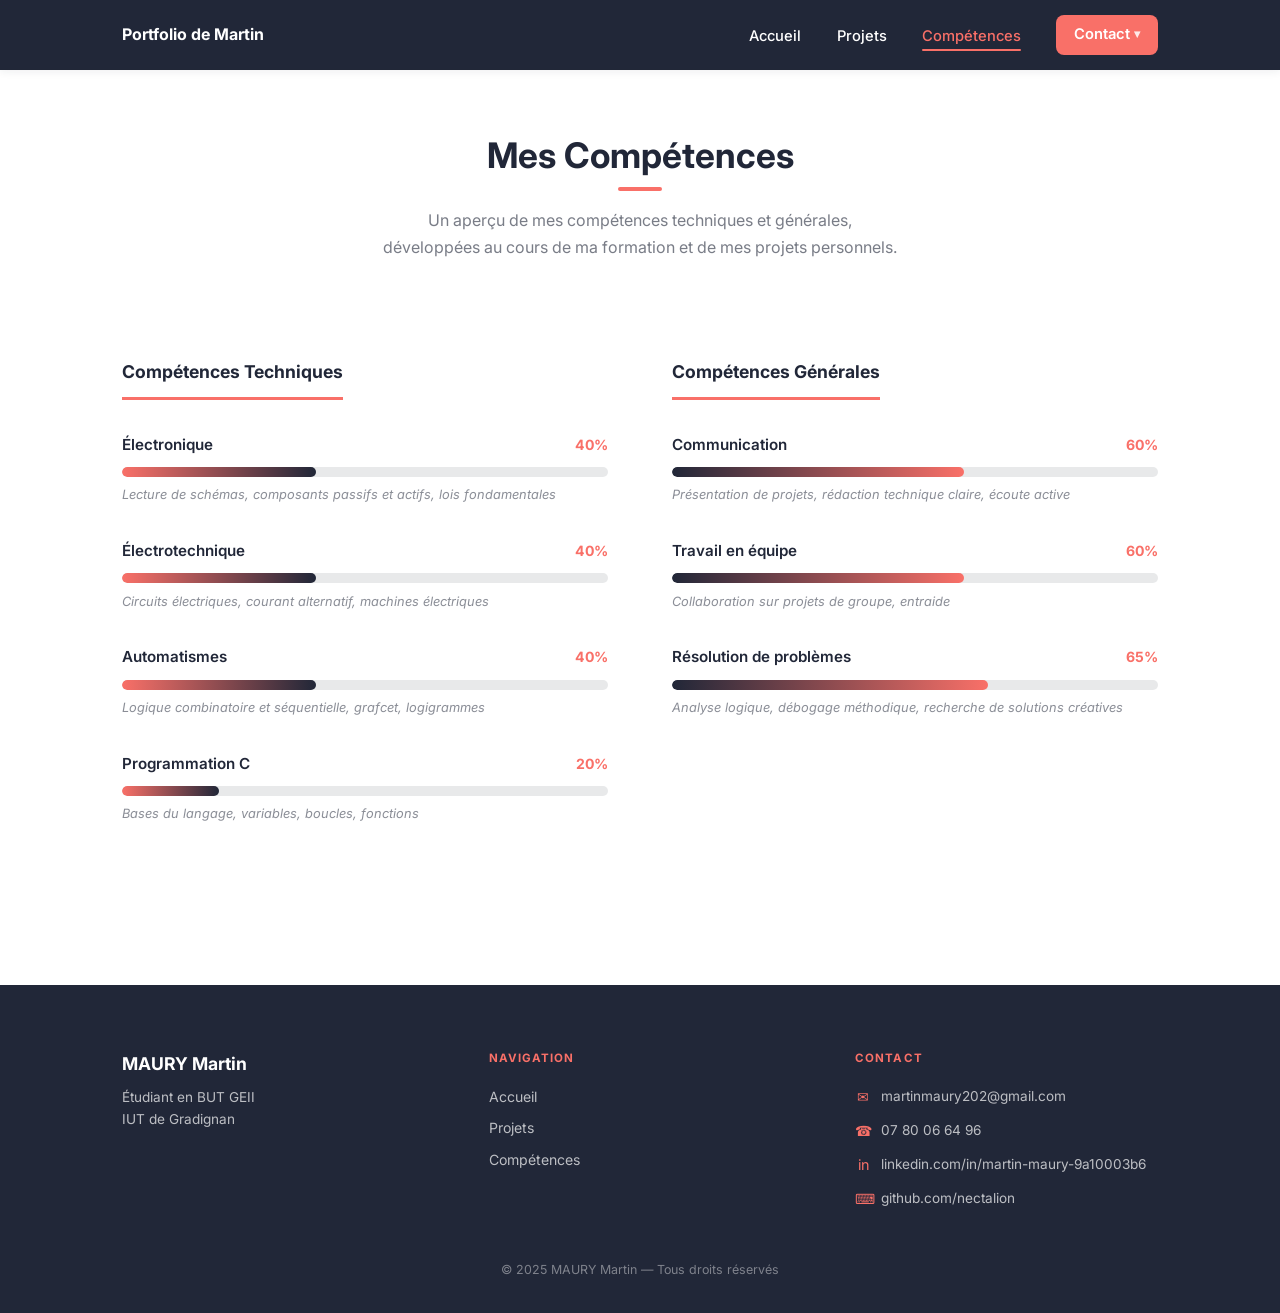
==== competences.html @ f9b061b8 "Initial commit" ====
﻿<!DOCTYPE html>
<html lang="fr">
<head>
  <!-- ===================================================
       Métadonnées de la page Compétences
       =================================================== -->
  <meta charset="UTF-8" />
  <meta name="viewport" content="width=device-width, initial-scale=1.0" />

  <!-- SEO -->
  <title>Compétences — MAURY Martin</title>
  <meta name="description"
        content="Compétences techniques (HTML/CSS, JavaScript, Python) et soft skills (communication, travail en équipe) de Martin MAURY." />
  <meta name="author" content="MAURY Martin" />

  <!-- Feuille de styles partagée -->
  <link rel="stylesheet" href="style.css" />
</head>
<body class="corps-page">

  <!-- ===================================================
       NAVIGATION PRINCIPALE
       "Compétences" porte la classe "actif" sur cette page.
       =================================================== -->
  <nav class="navbar" role="navigation" aria-label="Navigation principale">
    <input type="checkbox" id="nav-toggle" class="nav-checkbox" aria-hidden="true" />
    <div class="nav-conteneur">

      <a href="index.html" class="nav-logo" aria-label="Retour à l'accueil">Portfolio de Martin</a>

      <label for="nav-toggle" class="nav-hamburger" aria-label="Ouvrir ou fermer le menu">
        <span class="nav-hamburger__trait"></span>
        <span class="nav-hamburger__trait"></span>
        <span class="nav-hamburger__trait"></span>
      </label>

      <ul class="nav-menu" role="menubar">

        <li role="none">
          <a href="index.html" class="nav-lien" role="menuitem">Accueil</a>
        </li>

        <li role="none">
          <a href="projects.html" class="nav-lien" role="menuitem">Projets</a>
        </li>

        <!-- Compétences — actif sur cette page -->
        <li role="none">
          <a href="competences.html" class="nav-lien actif" role="menuitem" aria-current="page">Compétences</a>
        </li>

        <!-- Contact avec panneau déroulant (CSS pur) -->
        <li class="nav-contact" role="none">
          <span class="nav-contact-btn" tabindex="0" role="button" aria-haspopup="true">Contact</span>
          <div class="panneau-contact" role="tooltip">
            <p class="panneau-contact__titre">Me contacter</p>
            <div class="contact-ligne">
              <div class="contact-ligne__icone">✉</div>
              <div class="contact-ligne__info">
                <span class="contact-ligne__label">Email</span>
                <a href="mailto:martinmaury202@gmail.com" class="contact-ligne__valeur">martinmaury202@gmail.com</a>
              </div>
            </div>
            <div class="contact-ligne">
              <div class="contact-ligne__icone">☎</div>
              <div class="contact-ligne__info">
                <span class="contact-ligne__label">Téléphone</span>
                <a href="tel:+33780066496" class="contact-ligne__valeur">07 80 06 64 96</a>
              </div>
            </div>
            <div class="contact-ligne">
              <div class="contact-ligne__icone">in</div>
              <div class="contact-ligne__info">
                <span class="contact-ligne__label">LinkedIn</span>
                <a href="https://www.linkedin.com/in/martin-maury-9a10003b6/" class="contact-ligne__valeur" target="_blank" rel="noopener">linkedin.com/in/martin-maury-9a10003b6</a>
              </div>
            </div>
            <div class="contact-ligne">
              <div class="contact-ligne__icone">⌨</div>
              <div class="contact-ligne__info">
                <span class="contact-ligne__label">GitHub</span>
                <a href="https://github.com/nectalion" class="contact-ligne__valeur" target="_blank" rel="noopener">github.com/nectalion</a>
              </div>
            </div>
            <div class="contact-ligne">
              <div class="contact-ligne__icone" aria-hidden="true">↓</div>
              <div class="contact-ligne__info">
                <span class="contact-ligne__label">CV</span>
                <a href="cv-martin-maury.pdf" class="contact-ligne__valeur" download>Télécharger mon CV (PDF)</a>
              </div>
            </div>

          </div><!-- /panneau-contact -->
        </li><!-- /Contact -->

      </ul><!-- /nav-menu -->
    </div><!-- /nav-conteneur -->
  </nav><!-- /navbar -->


  <!-- ===================================================
       CONTENU PRINCIPAL DE LA PAGE COMPÉTENCES
       =================================================== -->
  <main id="contenu-principal">

    <!-- =================================================
         EN-TÊTE DE PAGE
         ================================================= -->
    <header class="en-tete-page">
      <div class="conteneur">
        <h1 class="titre-section" id="titre-competences">Mes Compétences</h1>
        <p class="en-tete-page__sous-titre">
          Un aperçu de mes compétences techniques et générales,
          développées au cours de ma formation et de mes projets personnels.

        </p>
      </div>
    </header>


    <!-- =================================================
         GRILLE DE COMPÉTENCES
         Structure : 2 colonnes (tablette) / 1 colonne (mobile)
           • Gauche : Compétences techniques (barres dégradé corail → sombre)
           • Droite  : Soft skills           (barres dégradé sombre → corail)
         Les barres sont animées au chargement via @keyframes "remplir".
         Voir style.css sections 12 et 13.
         ================================================= -->
    <section class="section" aria-labelledby="titre-competences">
      <div class="conteneur">
        <div class="competences__grille">


          <!-- =============================================
               BLOC : COMPÉTENCES TECHNIQUES
               ============================================= -->
          <div class="comp-bloc" id="comp-techniques">

            <h2 class="comp-bloc__titre">Compétences Techniques</h2>

            <!-- -------- Électronique -------- -->
            <div class="comp-item" id="comp-electronique">
              <div class="comp-item__entete">
                <span class="comp-item__nom">Électronique</span>
                <span class="comp-item__pct">40%</span>
              </div>
              <div class="comp-barre__fond">
                <div class="comp-barre__remplissage" style="width: 40%;"></div>
              </div>
              <p class="comp-item__desc">
                Lecture de schémas, composants passifs et actifs, lois fondamentales
              </p>
            </div><!-- /Électronique -->

            <!-- -------- Électrotechnique -------- -->
            <div class="comp-item" id="comp-electrotechnique">
              <div class="comp-item__entete">
                <span class="comp-item__nom">Électrotechnique</span>
                <span class="comp-item__pct">40%</span>
              </div>
              <div class="comp-barre__fond">
                <div class="comp-barre__remplissage" style="width: 40%;"></div>
              </div>
              <p class="comp-item__desc">
                Circuits électriques, courant alternatif, machines électriques
              </p>
            </div><!-- /Électrotechnique -->

            <!-- -------- Automatismes -------- -->
            <div class="comp-item" id="comp-automatismes">
              <div class="comp-item__entete">
                <span class="comp-item__nom">Automatismes</span>
                <span class="comp-item__pct">40%</span>
              </div>
              <div class="comp-barre__fond">
                <div class="comp-barre__remplissage" style="width: 40%;"></div>
              </div>
              <p class="comp-item__desc">
                Logique combinatoire et séquentielle, grafcet, logigrammes
              </p>
            </div><!-- /Automatismes -->

            <!-- -------- Programmation C -------- -->
            <div class="comp-item" id="comp-c">
              <div class="comp-item__entete">
                <span class="comp-item__nom">Programmation C</span>
                <span class="comp-item__pct">20%</span>
              </div>
              <div class="comp-barre__fond">
                <div class="comp-barre__remplissage" style="width: 20%;"></div>
              </div>
              <p class="comp-item__desc">
                Bases du langage, variables, boucles, fonctions
              </p>
            </div><!-- /Programmation C -->

          </div><!-- /comp-techniques -->


          <!-- =============================================
               BLOC : SOFT SKILLS
               Les barres utilisent la variante "--soft"
               (dégradé sombre → corail, voir style.css section 12)
               ============================================= -->
          <div class="comp-bloc" id="comp-softskills">

            <h2 class="comp-bloc__titre">Compétences Générales</h2>

            <!-- -------- Communication -------- -->
            <div class="comp-item" id="comp-communication">
              <div class="comp-item__entete">
                <span class="comp-item__nom">Communication</span>
                <span class="comp-item__pct">60%</span>
              </div>
              <div class="comp-barre__fond">
                <!-- Classe --soft : dégradé inversé pour distinguer visuellement -->
                <div class="comp-barre__remplissage comp-barre__remplissage--soft"
                     style="width: 60%;"></div>
              </div>
              <p class="comp-item__desc">
                Présentation de projets, rédaction technique claire, écoute active
              </p>
            </div><!-- /Communication -->

            <!-- -------- Travail en équipe -------- -->
            <div class="comp-item" id="comp-equipe">
              <div class="comp-item__entete">
                <span class="comp-item__nom">Travail en équipe</span>
                <span class="comp-item__pct">60%</span>
              </div>
              <div class="comp-barre__fond">
                <div class="comp-barre__remplissage comp-barre__remplissage--soft"
                     style="width: 60%;"></div>
              </div>
              <p class="comp-item__desc">
                Collaboration sur projets de groupe, entraide
              </p>
            </div><!-- /Travail en équipe -->

            <!-- -------- Résolution de problèmes -------- -->
            <div class="comp-item" id="comp-resolution">
              <div class="comp-item__entete">
                <span class="comp-item__nom">Résolution de problèmes</span>
                <span class="comp-item__pct">65%</span>
              </div>
              <div class="comp-barre__fond">
                <div class="comp-barre__remplissage comp-barre__remplissage--soft"
                     style="width: 65%;"></div>
              </div>
              <p class="comp-item__desc">
                Analyse logique, débogage méthodique, recherche de solutions créatives
              </p>
            </div><!-- /Résolution de problèmes -->

          </div><!-- /comp-softskills -->


        </div><!-- /competences__grille -->
      </div><!-- /conteneur -->
    </section><!-- /section compétences -->

  </main><!-- /contenu-principal -->

  <footer class="footer" role="contentinfo">
    <div class="conteneur">
      <div class="footer__grille">

        <div>
          <span class="footer__logo">MAURY Martin</span>
          <p class="footer__tagline">Étudiant en BUT GEII<br>IUT de Gradignan</p>
        </div>

        <div>
          <p class="footer__bloc-titre">Navigation</p>
          <nav class="footer__nav" aria-label="Navigation pied de page">
            <a href="index.html" class="footer__nav-lien">Accueil</a>
            <a href="projects.html" class="footer__nav-lien">Projets</a>
            <a href="competences.html" class="footer__nav-lien">Compétences</a>
          </nav>
        </div>

        <div>
          <p class="footer__bloc-titre">Contact</p>
          <div class="footer__contact">
            <div class="footer__contact-ligne">
              <span class="footer__contact-icone">✉</span>
              <a href="mailto:martinmaury202@gmail.com" class="footer__contact-lien">martinmaury202@gmail.com</a>
            </div>
            <div class="footer__contact-ligne">
              <span class="footer__contact-icone">☎</span>
              <a href="tel:+33780066496" class="footer__contact-lien">07 80 06 64 96</a>
            </div>
            <div class="footer__contact-ligne">
              <span class="footer__contact-icone">in</span>
              <a href="https://www.linkedin.com/in/martin-maury-9a10003b6/" class="footer__contact-lien" target="_blank" rel="noopener">linkedin.com/in/martin-maury-9a10003b6</a>
            </div>
            <div class="footer__contact-ligne">
              <span class="footer__contact-icone">⌨</span>
              <a href="https://github.com/nectalion" class="footer__contact-lien" target="_blank" rel="noopener">github.com/nectalion</a>
            </div>
          </div>
        </div>

      </div>
      <p class="footer__copyright">© 2025 MAURY Martin — Tous droits réservés</p>
    </div>
  </footer>

</body>
</html>
---- style.css ----
/* ============================================================
   PORTFOLIO — MAURY Martin
   style.css — Feuille de styles principale

   Auteur  : MAURY Martin
   Palette : #FFFFFF (blanc) | #212738 (bleu nuit) | #F97068 (corail)

   Table des matières
   ------------------
   01. Importation de la police Google Fonts
   02. Variables CSS (design tokens)
   03. Reset et styles de base
   04. Typographie et utilitaires (titres, boutons)
   05. Navigation principale (barre + panneau Contact)
   06. Menu hamburger — mobile, CSS pur (technique checkbox)
   07. Mise en page générale (conteneur, sections, en-têtes)
   08. Page Accueil — Héros (intro + photo)
   09. Page Accueil — Section Objectif (texte + aperçu compétences)
   10. Page Projets  — Grille de cartes
   11. Pages Détail Projet
   12. Page Compétences — Barres de progression CSS
   13. Animations CSS (@keyframes)
   14. Responsive tablette (max-width: 900px)
   15. Responsive mobile   (max-width: 700px)
   ============================================================ */


/* ============================================================
   01. IMPORTATION DE LA POLICE
   Inter — sans-serif moderne, lisible, professionnelle
   ============================================================ */
@import url('https://fonts.googleapis.com/css2?family=Inter:ital,wght@0,300;0,400;0,500;0,600;0,700;0,900;1,400&display=swap');


/* ============================================================
   02. VARIABLES CSS (design tokens)
   Toutes les valeurs réutilisables centralisées ici.
   ============================================================ */
:root {

  /* --- Palette (les 3 seules couleurs autorisées) --- */
  --blanc  : #FFFFFF;
  --sombre : #212738;
  --accent : #F97068;

  /* Dérivées par transparence uniquement (pas de nouvelles teintes) */
  --sombre-05  : rgba(33, 39, 56, 0.05);
  --sombre-10  : rgba(33, 39, 56, 0.10);
  --sombre-20  : rgba(33, 39, 56, 0.20);
  --accent-pale: rgba(249, 112, 104, 0.12);
  --blanc-70   : rgba(255, 255, 255, 0.70);
  --blanc-15   : rgba(255, 255, 255, 0.15);

  /* --- Typographie --- */
  --police : 'Inter', -apple-system, BlinkMacSystemFont, sans-serif;

  /* --- Espacements --- */
  --esp-xs : 0.5rem;    /*  8px */
  --esp-sm : 1rem;      /* 16px */
  --esp-md : 2rem;      /* 32px */
  --esp-lg : 4rem;      /* 64px */
  --esp-xl : 6rem;      /* 96px */

  /* --- Transitions --- */
  --t-vite  : 0.20s ease;
  --t-norm  : 0.35s ease;
  --t-lente : 0.60s ease;

  /* --- Ombres portées --- */
  --ombre-xs : 0 2px  8px rgba(33, 39, 56, 0.07);
  --ombre-sm : 0 4px 20px rgba(33, 39, 56, 0.12);
  --ombre-lg : 0 8px 40px rgba(33, 39, 56, 0.22);

  /* --- Rayons de bordure --- */
  --rayon    :  8px;
  --rayon-lg : 16px;
  --rayon-xl : 24px;

  /* --- Mise en page --- */
  --largeur-max : 1100px;   /* Largeur maximale du contenu centré */
  --hauteur-nav :   70px;   /* Hauteur de la barre de navigation fixe */
}


/* ============================================================
   03. RESET ET STYLES DE BASE
   Suppression des marges/paddings par défaut,
   cohérence du box-model sur tous les navigateurs.
   ============================================================ */

*, *::before, *::after {
  margin: 0;
  padding: 0;
  box-sizing: border-box;
}

html {
  font-size: 16px;
  scroll-behavior: smooth;    /* Défilement fluide pour les ancres internes */
}

body {
  font-family: var(--police);
  background-color: var(--blanc);
  color: var(--sombre);
  line-height: 1.7;
  -webkit-font-smoothing: antialiased;    /* Lissage sub-pixel (navigateurs webkit) */
  -moz-osx-font-smoothing: grayscale;    /* Lissage sub-pixel (Firefox sur macOS) */
  min-height: 100vh;
  display: flex;
  flex-direction: column;
}

main { flex: 1; }

img {
  display: block;     /* Supprime l'espace "inline" sous les images */
  max-width: 100%;
  height: auto;
}

a {
  text-decoration: none;
  color: inherit;
}

ul, ol {
  list-style: none;
}


/* ============================================================
   04. TYPOGRAPHIE ET UTILITAIRES
   ============================================================ */

/* --- Titre de section (avec trait corail dessous) --- */
.titre-section {
  font-size: clamp(1.7rem, 3vw, 2.2rem);   /* Taille fluide selon la largeur d'écran */
  font-weight: 700;
  color: var(--sombre);
  line-height: 1.2;
}

/* Trait décoratif corail affiché sous chaque titre de section */
.titre-section::after {
  content: '';
  display: block;
  width: 44px;
  height: 4px;
  background-color: var(--accent);
  border-radius: 2px;
  margin-top: 0.65rem;
}

/* Variante blanche — utilisée sur les sections à fond sombre */
.titre-section--blanc { color: var(--blanc); }

/* --- Bouton principal (fond corail) --- */
.btn {
  display: inline-block;
  font-family: var(--police);
  font-size: 0.95rem;
  font-weight: 600;
  padding: 0.82rem 1.9rem;
  border-radius: var(--rayon);
  cursor: pointer;
  border: none;
  transition: background-color var(--t-vite),
              transform       var(--t-vite),
              box-shadow      var(--t-vite);
}

.btn--accent {
  background-color: var(--accent);
  color: var(--blanc);
  box-shadow: 0 4px 14px rgba(249, 112, 104, 0.35);
}

.btn--accent:hover {
  background-color: var(--sombre);
  transform: translateY(-2px);
  box-shadow: 0 6px 20px rgba(33, 39, 56, 0.25);
}

/* --- Bouton retour (lien avec flèche) --- */
.btn--retour {
  display: inline-flex;
  align-items: center;
  gap: 0.5rem;
  font-size: 0.88rem;
  font-weight: 500;
  color: var(--sombre);
  opacity: 0.6;
  margin-bottom: var(--esp-md);
  transition: opacity var(--t-vite), gap var(--t-vite);
}

.btn--retour:hover {
  opacity: 1;
  gap: 0.75rem;    /* La flèche "avance" légèrement au survol */
}


/* ============================================================
   05. NAVIGATION PRINCIPALE
   Barre fixe en haut de toutes les pages.
   Fond blanc (#FFFFFF) comme demandé.
   ============================================================ */

.navbar {
  position: fixed;
  top: 0;
  left: 0;
  right: 0;
  height: var(--hauteur-nav);
  background-color: var(--sombre);            /* Fond bleu nuit */
  border-bottom: 1px solid var(--sombre-10);
  box-shadow: var(--ombre-xs);
  z-index: 1000;
  overflow: visible;    /* Nécessaire pour que le menu mobile dépasse la navbar */
}

/* Conteneur interne : logo à gauche, menu à droite */
.nav-conteneur {
  max-width: var(--largeur-max);
  margin: 0 auto;
  padding: 0 var(--esp-md);
  height: var(--hauteur-nav);
  display: flex;
  align-items: center;
  justify-content: space-between;
  position: relative;    /* Référence de positionnement pour le menu mobile */
}

/* Logo ("Portfolio de Martin") */
.nav-logo {
  font-size: 1rem;          /* Réduit pour que le texte long tienne dans la navbar */
  font-weight: 700;
  color: var(--blanc);
  letter-spacing: 0px;      /* Pas de letter-spacing négatif avec du texte long */
  white-space: nowrap;      /* Empêche le retour à la ligne */
  transition: color var(--t-vite);
  z-index: 2;    /* Au-dessus du menu mobile */
}

.nav-logo:hover { color: var(--accent); }

/* Liste des liens */
.nav-menu {
  display: flex;
  align-items: center;
  gap: 2.2rem;
}

/* Lien standard */
.nav-lien {
  font-size: 0.92rem;
  font-weight: 500;
  color: var(--blanc);
  position: relative;
  padding: 0.3rem 0;
  transition: color var(--t-vite);
}

/* Soulignement animé : se déploie de gauche à droite au survol */
.nav-lien::after {
  content: '';
  position: absolute;
  bottom: -2px;
  left: 0;
  width: 0;
  height: 2px;
  background-color: var(--accent);
  border-radius: 1px;
  transition: width var(--t-norm);
}

.nav-lien:hover,
.nav-lien.actif { color: var(--accent); }

.nav-lien:hover::after,
.nav-lien.actif::after { width: 100%; }  /* Soulignement complet */


/* --- Élément Contact avec panneau déroulant (CSS pur, sans JS) --- */

/* Conteneur positionné pour ancrer le panneau déroulant */
.nav-contact { position: relative; }

/* Bouton déclencheur "Contact" — badge corail */
.nav-contact-btn {
  display: inline-flex;
  align-items: center;
  gap: 0.3rem;
  font-size: 0.92rem;
  font-weight: 600;
  color: var(--blanc);
  background-color: var(--accent);
  padding: 0.45rem 1.1rem;
  border-radius: var(--rayon);
  cursor: default;        /* Pas de navigation : juste un déclencheur de survol */
  user-select: none;
  transition: background-color var(--t-vite);
}

/* Flèche indicatrice générée en CSS (pas de HTML supplémentaire) */
.nav-contact-btn::after {
  content: '▾';
  font-size: 0.72rem;
  opacity: 0.85;
  transition: transform var(--t-norm);
}

/* Au survol : fond sombre + rotation de la flèche */
.nav-contact:hover .nav-contact-btn { background-color: var(--sombre); }
.nav-contact:hover .nav-contact-btn::after { transform: rotate(180deg); }

/* Panneau déroulant — invisible par défaut */
.panneau-contact {
  position: absolute;
  top: 100%;
  right: 0;
  width: 295px;
  background-color: var(--sombre);
  border-radius: var(--rayon-lg);
  padding: var(--esp-sm) var(--esp-md);
  padding-top: calc(var(--esp-sm) + 14px);  /* compense la suppression du gap */
  box-shadow: var(--ombre-lg);
  border-top: 3px solid var(--accent);

  opacity: 0;
  transform: translateY(-10px);
  pointer-events: none;
  transition: opacity var(--t-norm), transform var(--t-norm);
}

/* Affichage au survol de l'élément .nav-contact */
.nav-contact:hover .panneau-contact {
  opacity: 1;
  transform: translateY(0);
  pointer-events: auto;
}

/* Titre du panneau */
.panneau-contact__titre {
  font-size: 0.72rem;
  font-weight: 700;
  color: var(--accent);
  text-transform: uppercase;
  letter-spacing: 0.09em;
  padding-bottom: 0.6rem;
  border-bottom: 1px solid var(--blanc-15);
  margin-bottom: 0.5rem;
}

/* Ligne de contact individuelle */
.contact-ligne {
  display: flex;
  align-items: center;
  gap: 0.85rem;
  padding: 0.6rem 0;
  border-bottom: 1px solid var(--blanc-15);
  transition: background-color var(--t-vite);
}

.contact-ligne:last-child { border-bottom: none; }

/* Icône ronde */
.contact-ligne__icone {
  width: 34px;
  height: 34px;
  min-width: 34px;
  background-color: var(--accent-pale);
  border-radius: 50%;
  display: flex;
  align-items: center;
  justify-content: center;
  font-size: 0.9rem;
  color: var(--accent);
  font-weight: 700;
  font-style: normal;
}

/* Informations textuelles */
.contact-ligne__info {
  display: flex;
  flex-direction: column;
  gap: 0.1rem;
}

.contact-ligne__label {
  font-size: 0.68rem;
  font-weight: 700;
  text-transform: uppercase;
  letter-spacing: 0.06em;
  color: var(--accent);
}

.contact-ligne__valeur {
  font-size: 0.83rem;
  color: var(--blanc-70);
  line-height: 1.3;
  transition: color var(--t-vite);
}

.contact-ligne__valeur:hover { color: var(--accent); }


/* ============================================================
   06. MENU HAMBURGER — MOBILE (CSS pur)
   Technique : checkbox invisible + label cliquable.
   L'activation de la checkbox permet d'afficher/masquer
   le menu via le sélecteur CSS :checked.
   ============================================================ */

/* La checkbox de contrôle est toujours invisible à l'utilisateur */
.nav-checkbox {
  position: absolute;
  opacity: 0;
  width: 0;
  height: 0;
  pointer-events: none;
}

/* Icône hamburger (3 traits) — masquée sur desktop */
.nav-hamburger {
  display: none;               /* Affiché uniquement sur mobile via media query */
  flex-direction: column;
  justify-content: center;
  gap: 5px;
  cursor: pointer;
  padding: 6px;
  z-index: 2;
}

/* Chaque trait horizontal du hamburger */
.nav-hamburger__trait {
  display: block;
  width: 24px;
  height: 2px;
  background-color: var(--blanc);
  border-radius: 1px;
  transition: transform var(--t-norm), opacity var(--t-vite);
  transform-origin: center;
}

/*
   Animation de transformation en croix (×) quand le menu est ouvert.
   Sélecteur : checkbox cochée → (+) conteneur → (espace) hamburger → trait nth-child
*/
.nav-checkbox:checked + .nav-conteneur .nav-hamburger__trait:nth-child(1) {
  transform: translateY(7px) rotate(45deg);
}
.nav-checkbox:checked + .nav-conteneur .nav-hamburger__trait:nth-child(2) {
  opacity: 0;
  transform: scaleX(0);
}
.nav-checkbox:checked + .nav-conteneur .nav-hamburger__trait:nth-child(3) {
  transform: translateY(-7px) rotate(-45deg);
}


/* ============================================================
   07. MISE EN PAGE GÉNÉRALE
   ============================================================ */

/* Compense la hauteur de la navbar fixe (évite que le contenu soit masqué) */
.corps-page { padding-top: var(--hauteur-nav); }

/* Conteneur centré avec largeur maximale */
.conteneur {
  max-width: var(--largeur-max);
  margin: 0 auto;
  padding: 0 var(--esp-md);
}

/* Section générique */
.section { padding: var(--esp-lg) 0; }

/* En-tête de page : titre + sous-titre, centrés */
.en-tete-page {
  text-align: center;
  padding: var(--esp-lg) 0 var(--esp-md);
}

/* Centre le trait décoratif sous le titre */
.en-tete-page .titre-section::after {
  margin-left: auto;
  margin-right: auto;
}

/* Sous-titre de l'en-tête de page */
.en-tete-page__sous-titre {
  font-size: 1rem;
  color: var(--sombre);
  opacity: 0.60;
  margin-top: var(--esp-sm);
  max-width: 520px;
  margin-left: auto;
  margin-right: auto;
}


/* ============================================================
   08. PAGE ACCUEIL — HÉROS
   ============================================================ */

/* Section héros : hauteur automatique (le contenu détermine la hauteur) */
.hero {
  padding: var(--esp-xl) 0;
  overflow: hidden;     /* Évite le débordement horizontal du décor */
}

/* Grille deux colonnes : texte à gauche | photo à droite */
.hero__grille {
  display: grid;
  grid-template-columns: 1fr 380px;
  gap: var(--esp-lg);
  align-items: start;   /* Alignement en haut : la colonne gauche est maintenant plus longue */
}

/* Phrase d'accroche courte au-dessus du nom */
.hero__accroche {
  font-size: 1rem;
  font-weight: 500;
  color: var(--accent);
  margin-bottom: 0.55rem;
  letter-spacing: 0.05em;
}

/* Nom principal — élément le plus proéminent */
.hero__nom {
  font-size: clamp(2.8rem, 6vw, 4.4rem);
  font-weight: 900;
  line-height: 1.05;
  color: var(--sombre);
  letter-spacing: -2px;
  margin-bottom: 0.5rem;
}

/* Prénom mis en valeur en corail */
.hero__prenom { color: var(--accent); }

/* Rôle / métier affiché sous le nom */
.hero__role {
  font-size: 1rem;
  font-weight: 400;
  color: var(--sombre);
  opacity: 0.55;
  margin-bottom: var(--esp-md);
}

/* Texte d'introduction */
.hero__intro {
  font-size: 1rem;
  line-height: 1.85;
  color: var(--sombre);
  opacity: 0.72;
  max-width: 500px;
  margin-bottom: var(--esp-md);
}

/* Zone de la photo : position relative pour le décor */
.hero__photo-zone { position: relative; }

/* Décoration géométrique corail derrière la photo */
.hero__photo-zone::before {
  content: '';
  position: absolute;
  top: 20px;
  left: 20px;
  right: -10px;
  bottom: -20px;
  background-color: var(--accent);
  border-radius: var(--rayon-xl);
  opacity: 0.18;
  z-index: 0;
}

/* Photo de profil */
.hero__photo {
  position: relative;
  z-index: 1;               /* Au-dessus du décor */
  width: 100%;
  height: 460px;
  object-fit: cover;
  border-radius: var(--rayon-xl);
  box-shadow: var(--ombre-lg);
}


/* Groupe de boutons CTA dans le héros */
.hero__cta {
  display: flex;
  gap: 1rem;
  flex-wrap: wrap;
  margin-top: 1.5rem;
}

/* Bouton secondaire (contour corail) */
.btn--outline {
  background-color: transparent;
  color: var(--accent);
  border: 2px solid var(--accent);
}

.btn--outline:hover {
  background-color: var(--accent);
  color: var(--blanc);
  transform: translateY(-2px);
}

/* Section objectif : 2 colonnes côte à côte */
.objectif__grille {
  display: grid;
  grid-template-columns: 1fr 1fr;
  gap: var(--esp-lg);
  margin-top: var(--esp-md);
  align-items: start;
}

.objectif__texte {
  margin: 0;
  padding-top: 0;
}

/* Aperçu compétences : 2 colonnes */
.apercu__grille {
  display: grid;
  grid-template-columns: 1fr 1fr;
  gap: var(--esp-lg);
  margin-top: var(--esp-md);
}

.apercu__bloc-titre {
  font-size: 0.74rem;
  font-weight: 700;
  text-transform: uppercase;
  letter-spacing: 0.09em;
  color: var(--accent);
  margin-bottom: var(--esp-sm);
}

/* Variantes claires pour les barres sur fond blanc */
.mini-comp__nom--sombre { color: var(--sombre); }

.mini-comp__fond--clair {
  background-color: var(--sombre-10);
}

/* Lien "voir compétences" sur fond blanc */
.apercu__lien--sombre {
  color: var(--accent);
  margin-top: var(--esp-md);
  display: inline-flex;
  align-items: center;
  gap: 0.4rem;
  font-size: 0.88rem;
  font-weight: 600;
  transition: gap var(--t-vite);
}

.apercu__lien--sombre:hover { gap: 0.7rem; }

@media (max-width: 900px) {
  .objectif__grille  { grid-template-columns: 1fr; gap: var(--esp-md); }
  .apercu__grille    { grid-template-columns: 1fr; gap: var(--esp-md); }
}

/* ============================================================
   09. PAGE ACCUEIL — OBJECTIF EN CARTE (intégré dans le héros)
   Carte sombre positionnée directement sous le texte d'intro.
   ============================================================ */

/* Carte principale : fond sombre, coins arrondis */
.objectif-carte {
  background-color: var(--sombre);
  border-radius: var(--rayon-lg);
  padding: var(--esp-md);
  margin-top: var(--esp-md);
  border-left: 4px solid var(--accent);   /* Trait corail à gauche comme repère visuel */
}

/* Titre de la carte */
.objectif-carte__titre {
  font-size: 1.3rem;
  font-weight: 700;
  color: var(--blanc);
  margin-bottom: 0.5rem;
  position: relative;
}

/* Trait décoratif corail sous le titre */
.objectif-carte__titre::after {
  content: '';
  display: block;
  width: 36px;
  height: 3px;
  background-color: var(--accent);
  border-radius: 2px;
  margin-top: 0.5rem;
  margin-bottom: 0.75rem;
}

/* Paragraphes de texte dans la carte (fond sombre → texte clair) */
.objectif-carte__texte {
  font-size: 0.92rem;
  line-height: 1.8;
  color: var(--blanc-70);
  margin-bottom: var(--esp-xs);
}

/* Dans la carte, le titre "APERÇU DES COMPÉTENCES" reste en accent */
.objectif-carte .apercu__titre {
  color: var(--accent);
}

/* ============================================================
   10. PAGE ACCUEIL — SECTION OBJECTIF PLEINE LARGEUR (ancien style)
   Conservé pour compatibilité si réutilisé.
   ============================================================ */

/* Fond sombre contrastant avec le héros blanc */
.objectif {
  background-color: var(--sombre);
  padding: var(--esp-lg) 0;
}

/* Grille deux colonnes : texte | aperçu compétences */
.objectif__grille {
  display: grid;
  grid-template-columns: 1fr 1fr;
  gap: var(--esp-lg);
  align-items: start;
}

/* Paragraphes de l'objectif professionnel */
.objectif__texte {
  font-size: 1rem;
  line-height: 1.9;
  color: var(--blanc-70);
}

.objectif__grille .objectif__texte { margin-top: 0; }

/* Titre de l'aperçu de compétences */
.apercu__titre {
  font-size: 0.74rem;
  font-weight: 700;
  text-transform: uppercase;
  letter-spacing: 0.09em;
  color: var(--accent);
  margin-bottom: var(--esp-sm);
}

/* Item de mini-compétence */
.mini-comp { margin-bottom: 1.3rem; }

.mini-comp__entete {
  display: flex;
  justify-content: space-between;
  align-items: center;
  margin-bottom: 0.45rem;
}

.mini-comp__nom {
  font-size: 0.88rem;
  font-weight: 500;
  color: var(--blanc);
}

.mini-comp__pct {
  font-size: 0.82rem;
  font-weight: 700;
  color: var(--accent);
}

/* Barre de fond (grise translucide) */
.mini-comp__fond {
  height: 6px;
  background-color: var(--blanc-15);
  border-radius: 3px;
  overflow: hidden;
}

/*
   Barre de remplissage animée.
   La largeur cible (ex: "width: 90%") est définie en HTML via l'attribut style.
   L'animation scaleX(0 → 1) crée l'effet de remplissage progressif.
*/
.mini-comp__barre {
  height: 100%;
  background-color: var(--accent);
  border-radius: 3px;
  transform-origin: left center;
  animation: remplir 0.9s ease-out 0.3s both;
}

/* Lien vers la page compétences complètes */
.apercu__lien {
  display: inline-flex;
  align-items: center;
  gap: 0.4rem;
  margin-top: var(--esp-sm);
  font-size: 0.88rem;
  font-weight: 600;
  color: var(--accent);
  transition: gap var(--t-vite);
}

.apercu__lien:hover { gap: 0.7rem; }


/* ============================================================
   10. PAGE PROJETS — GRILLE DE CARTES
   ============================================================ */

.section-projets { padding-bottom: var(--esp-lg); }

/* Grille responsive auto-ajustée */
.grille-projets {
  display: grid;
  grid-template-columns: repeat(auto-fit, minmax(300px, 1fr));
  gap: var(--esp-md);
}

/* Carte projet */
.carte {
  background-color: var(--blanc);
  border-radius: var(--rayon-lg);
  overflow: hidden;
  box-shadow: var(--ombre-xs);
  border: 1px solid var(--sombre-10);
  display: flex;
  flex-direction: column;
  transition: transform var(--t-norm), box-shadow var(--t-norm);
}

/* Élévation au survol */
.carte:hover {
  transform: translateY(-8px);
  box-shadow: var(--ombre-lg);
}

/* Zone image (hauteur fixe, overflow caché pour l'effet zoom) */
.carte__image-zone {
  overflow: hidden;
  height: 210px;
  background-color: var(--sombre-05);
}

.carte__image {
  width: 100%;
  height: 100%;
  object-fit: cover;
  transition: transform var(--t-lente);
}

/* Zoom de l'image au survol de la carte */
.carte:hover .carte__image { transform: scale(1.06); }

/* Corps de la carte */
.carte__corps {
  padding: var(--esp-md);
  flex-grow: 1;
  display: flex;
  flex-direction: column;
}

/* Badge technologie (pilule) */
.carte__tag {
  display: inline-block;
  font-size: 0.72rem;
  font-weight: 700;
  text-transform: uppercase;
  letter-spacing: 0.06em;
  color: var(--accent);
  background-color: var(--accent-pale);
  padding: 0.25rem 0.7rem;
  border-radius: 20px;
  margin-bottom: 0.75rem;
  align-self: flex-start;
}

.carte__titre {
  font-size: 1.15rem;
  font-weight: 700;
  color: var(--sombre);
  margin-bottom: 0.5rem;
  line-height: 1.3;
}

.carte__description {
  font-size: 0.9rem;
  line-height: 1.65;
  color: var(--sombre);
  opacity: 0.68;
  flex-grow: 1;
}

/* Lien "Voir le projet →" */
.carte__lien {
  display: inline-flex;
  align-items: center;
  gap: 0.4rem;
  margin-top: var(--esp-sm);
  font-size: 0.88rem;
  font-weight: 600;
  color: var(--accent);
  transition: gap var(--t-vite);
}

.carte__lien:hover { gap: 0.7rem; }


/* ============================================================
   11. PAGES DÉTAIL PROJET
   ============================================================ */

.detail-projet { padding: var(--esp-md) 0 var(--esp-lg); }

/* Grande image du projet */
.detail__image {
  width: 100%;
  max-height: 460px;
  object-fit: cover;
  border-radius: var(--rayon-lg);
  box-shadow: var(--ombre-sm);
  margin-bottom: var(--esp-md);
}

/* Catégorie / type affiché au-dessus du titre */
.detail__sous-titre {
  font-size: 0.82rem;
  font-weight: 700;
  color: var(--accent);
  text-transform: uppercase;
  letter-spacing: 0.07em;
  margin-bottom: 0.5rem;
}

/* Titre principal du projet (très grand) */
.detail__titre {
  font-size: clamp(2rem, 4.5vw, 3.2rem);
  font-weight: 900;
  color: var(--sombre);
  letter-spacing: -1.5px;
  line-height: 1.1;
  margin-bottom: var(--esp-md);
}

/* Séparateur horizontal léger */
.separateur {
  border: none;
  border-top: 1px solid var(--sombre-10);
  margin: var(--esp-md) 0;
}

/* Titre de la liste des technologies */
.detail__tech-titre {
  font-size: 0.78rem;
  font-weight: 700;
  text-transform: uppercase;
  letter-spacing: 0.07em;
  color: var(--sombre);
  opacity: 0.50;
  margin-bottom: 0.75rem;
}

/* Conteneur des badges de technologie */
.tech-badges {
  display: flex;
  flex-wrap: wrap;
  gap: 0.5rem;
  margin-bottom: var(--esp-md);
}

/* Badge individuel (pilule sombre) */
.tech-badge {
  background-color: var(--sombre);
  color: var(--blanc);
  font-size: 0.8rem;
  font-weight: 600;
  padding: 0.35rem 1rem;
  border-radius: 20px;
  letter-spacing: 0.02em;
}

/* Description longue du projet */
.detail__description {
  font-size: 1rem;
  line-height: 1.9;
  color: var(--sombre);
  opacity: 0.78;
  margin-bottom: var(--esp-sm);
}


/* ============================================================
   12. PAGE COMPÉTENCES — BARRES DE PROGRESSION
   ============================================================ */

/* Grille deux colonnes : techniques | soft skills */
.competences__grille {
  display: grid;
  grid-template-columns: 1fr 1fr;
  gap: var(--esp-lg);
  padding-bottom: var(--esp-lg);
}

/* Titre du bloc (avec bordure corail en bas) */
.comp-bloc__titre {
  font-size: 1.1rem;
  font-weight: 700;
  color: var(--sombre);
  border-bottom: 3px solid var(--accent);
  padding-bottom: 0.6rem;
  margin-bottom: var(--esp-md);
  display: inline-block;
}

/* Item de compétence individuel */
.comp-item { margin-bottom: 2rem; }

/* En-tête : nom à gauche, pourcentage à droite */
.comp-item__entete {
  display: flex;
  justify-content: space-between;
  align-items: baseline;
  margin-bottom: 0.6rem;
}

.comp-item__nom {
  font-size: 0.95rem;
  font-weight: 600;
  color: var(--sombre);
}

.comp-item__pct {
  font-size: 0.88rem;
  font-weight: 700;
  color: var(--accent);
}

/* Piste de fond de la barre */
.comp-barre__fond {
  height: 10px;
  background-color: var(--sombre-10);
  border-radius: 5px;
  overflow: hidden;
}

/*
   Barre de remplissage — compétences techniques.
   Dégradé : corail → sombre.
   La largeur est définie via "style" dans le HTML.
   L'animation scaleX crée l'effet de remplissage au chargement.
*/
.comp-barre__remplissage {
  height: 100%;
  background: linear-gradient(90deg, var(--accent) 0%, var(--sombre) 100%);
  border-radius: 5px;
  transform-origin: left center;
  animation: remplir 1.1s ease-out 0.4s both;
}

/* Variante soft skills — dégradé inversé (sombre → corail) */
.comp-barre__remplissage--soft {
  background: linear-gradient(90deg, var(--sombre) 0%, var(--accent) 100%);
}

/* Description courte en italique sous la barre */
.comp-item__desc {
  font-size: 0.8rem;
  color: var(--sombre);
  opacity: 0.52;
  margin-top: 0.45rem;
  font-style: italic;
}


/* ============================================================
   13. PIED DE PAGE
   ============================================================ */

.footer {
  background-color: var(--sombre);
  padding: var(--esp-lg) 0 var(--esp-md);
}

.footer__grille {
  display: grid;
  grid-template-columns: 1fr 1fr 1fr;
  gap: var(--esp-lg);
  padding-bottom: var(--esp-md);
}

.footer__bloc-titre {
  font-size: 0.72rem;
  font-weight: 700;
  text-transform: uppercase;
  letter-spacing: 0.09em;
  color: var(--accent);
  margin-bottom: var(--esp-sm);
}

/* Colonne logo */
.footer__logo {
  font-size: 1.1rem;
  font-weight: 700;
  color: var(--blanc);
  margin-bottom: 0.5rem;
  display: block;
}

.footer__tagline {
  font-size: 0.85rem;
  color: var(--blanc-70);
  line-height: 1.6;
}

/* Colonne navigation */
.footer__nav {
  display: flex;
  flex-direction: column;
  gap: 0.5rem;
}

.footer__nav-lien {
  font-size: 0.88rem;
  color: var(--blanc-70);
  transition: color var(--t-vite);
}

.footer__nav-lien:hover { color: var(--accent); }

/* Colonne contact */
.footer__contact {
  display: flex;
  flex-direction: column;
  gap: 0.6rem;
}

.footer__contact-ligne {
  display: flex;
  align-items: center;
  gap: 0.6rem;
  font-size: 0.85rem;
  color: var(--blanc-70);
}

.footer__contact-lien {
  color: var(--blanc-70);
  transition: color var(--t-vite);
}

.footer__contact-lien:hover { color: var(--accent); }

.footer__contact-icone {
  color: var(--accent);
  font-size: 0.9rem;
  width: 16px;
  text-align: center;
}

/* Copyright */
.footer__copyright {
  text-align: center;
  padding-top: var(--esp-sm);
  font-size: 0.78rem;
  color: var(--blanc-70);
  opacity: 0.6;
}

@media (max-width: 900px) {
  .footer__grille {
    grid-template-columns: 1fr 1fr;
    gap: var(--esp-md);
  }
}

@media (max-width: 700px) {
  .footer__grille {
    grid-template-columns: 1fr;
    gap: var(--esp-md);
  }
}


/* ============================================================
   14. FRISE CHRONOLOGIQUE
   ============================================================ */

.frise {
  padding: var(--esp-lg) 0;
  background-color: var(--blanc);
}

.frise__titre {
  color: var(--sombre);
  margin-bottom: var(--esp-lg);
}

/* Ligne verticale centrale */
.frise__ligne {
  position: relative;
  display: flex;
  flex-direction: column;
  gap: var(--esp-md);
  padding-left: 2rem;
}

.frise__ligne::before {
  content: '';
  position: absolute;
  left: 7px;
  top: 0;
  bottom: 0;
  width: 2px;
  background-color: var(--sombre-20);
}

/* Étape individuelle */
.frise__etape {
  position: relative;
  display: flex;
  gap: var(--esp-md);
  align-items: flex-start;
}

/* Point sur la ligne */
.frise__point {
  position: absolute;
  left: -2rem;
  top: 0.35rem;
  width: 16px;
  height: 16px;
  border-radius: 50%;
  background-color: var(--sombre-20);
  border: 2px solid var(--sombre-20);
  flex-shrink: 0;
}

.frise__point--actif {
  background-color: var(--accent);
  border-color: var(--accent);
  box-shadow: 0 0 0 4px rgba(249, 112, 104, 0.25);
}

.frise__point--futur {
  background-color: transparent;
  border-color: var(--accent);
  border-style: dashed;
}

/* Carte de contenu */
.frise__carte {
  background-color: var(--sombre-05);
  border-radius: var(--rayon-lg);
  padding: var(--esp-sm) var(--esp-md);
  flex: 1;
  border: 1px solid var(--sombre-10);
}

.frise__carte--actif {
  background-color: var(--accent);
  border-color: var(--accent);
}

.frise__carte--futur {
  background-color: transparent;
  border: 2px dashed var(--sombre-20);
}

.frise__annee {
  font-size: 0.72rem;
  font-weight: 700;
  text-transform: uppercase;
  letter-spacing: 0.09em;
  color: var(--accent);
  display: block;
  margin-bottom: 0.3rem;
}

.frise__carte--actif .frise__annee {
  color: rgba(255,255,255,0.85);
}

.frise__nom {
  font-size: 1rem;
  font-weight: 700;
  color: var(--sombre);
  margin-bottom: 0.25rem;
}

.frise__carte--actif .frise__nom {
  color: var(--blanc);
}

.frise__lieu {
  font-size: 0.85rem;
  font-weight: 600;
  color: var(--sombre);
  opacity: 0.60;
  margin-bottom: 0.2rem;
}

.frise__detail {
  font-size: 0.82rem;
  color: var(--sombre);
  opacity: 0.55;
  line-height: 1.5;
}

.frise__carte--actif .frise__lieu,
.frise__carte--actif .frise__detail {
  color: rgba(255,255,255,0.80);
  opacity: 1;
}

@media (max-width: 700px) {
  .frise__ligne { padding-left: 1.5rem; }
  .frise__point { left: -1.5rem; }
}


/* ============================================================
   14. ANIMATIONS CSS
   ============================================================ */

/*
   Animation de remplissage des barres de compétences.
   Principe : l'élément a déjà sa largeur cible définie (via "style"),
   mais il est visuellement écrasé (scaleX = 0) au départ.
   L'animation le ramène à sa taille normale (scaleX = 1),
   donnant l'illusion d'un remplissage progressif de gauche à droite.
   Nécessite : transform-origin: left center sur l'élément.
*/
@keyframes remplir {
  from { transform: scaleX(0); }
  to   { transform: scaleX(1); }
}


/* ============================================================
   14. RESPONSIVE — TABLETTE (max-width: 900px)
   ============================================================ */

@media (max-width: 900px) {

  /* Héros : passage en une seule colonne */
  .hero__grille {
    grid-template-columns: 1fr;
    text-align: center;
    gap: var(--esp-md);
  }

  /* Photo placée avant le texte sur tablette */
  .hero__photo-zone { order: -1; }

  /* Ajustement du décor géométrique */
  .hero__photo-zone::before {
    top: 12px;
    left: 15%;
    right: 5%;
    bottom: -12px;
  }

  /* Réduction de la photo */
  .hero__photo {
    height: 380px;
    max-width: 340px;
    margin: 0 auto;
  }

  /* Centrage du texte d'intro */
  .hero__intro { margin: 0 auto var(--esp-md); }

  /* Objectif : une seule colonne */
  .objectif__grille {
    grid-template-columns: 1fr;
    gap: var(--esp-md);
  }

  /* Compétences : une seule colonne */
  .competences__grille {
    grid-template-columns: 1fr;
    gap: var(--esp-md);
  }
}


/* ============================================================
   15. RESPONSIVE — MOBILE (max-width: 700px)
   ============================================================ */

@media (max-width: 700px) {

  /* ---- Navigation mobile ---- */

  /* Réduction du padding horizontal */
  .nav-conteneur { padding: 0 var(--esp-sm); }

  /* Affichage de l'icône hamburger sur mobile */
  .nav-hamburger { display: flex; }

  /* Menu masqué par défaut sur mobile */
  .nav-menu {
    display: none;
    position: absolute;
    top: var(--hauteur-nav);    /* Ancré sous la navbar fixe */
    left: 0;
    right: 0;
    background-color: var(--sombre);
    border-bottom: 2px solid var(--accent);
    box-shadow: var(--ombre-sm);
    flex-direction: column;
    align-items: stretch;
    gap: 0;
    padding: var(--esp-xs) 0;
    z-index: 999;
  }

  /* Menu affiché quand la checkbox est cochée */
  .nav-checkbox:checked + .nav-conteneur .nav-menu { display: flex; }

  /* Séparateurs entre items */
  .nav-menu > li { border-bottom: 1px solid var(--sombre-05); }
  .nav-menu > li:last-child { border-bottom: none; }

  /* Lien mobile (bloc, plus grand pour le touch) */
  .nav-lien {
    display: block;
    padding: 0.85rem var(--esp-md);
    font-size: 1rem;
  }

  /* Soulignement animé désactivé sur mobile (hover peu fiable sur touch) */
  .nav-lien::after { display: none; }

  /* ---- Contact mobile ---- */

  /* Le bouton Contact prend toute la largeur de la ligne */
  .nav-contact { width: 100%; }

  .nav-contact-btn {
    display: block;
    width: 100%;
    text-align: left;
    border-radius: 0;
    padding: 0.85rem var(--esp-md);
    font-size: 1rem;
    color: var(--blanc);
    background-color: var(--accent);
  }

  /*
     Sur mobile, le panneau contact est affiché en mode statique
     (inline, sous le bouton) au lieu du popup absolu du desktop.
     Il reste toujours visible quand le menu hamburger est ouvert.
  */
  .panneau-contact {
    position: static;       /* Flux normal, pas de positionnement absolu */
    opacity: 1;
    transform: none;
    pointer-events: auto;
    border-radius: 0;
    border-top: none;
    border-left: 3px solid var(--accent);
    width: 100%;
    padding: var(--esp-sm) var(--esp-md);
    box-shadow: none;
    background-color: var(--sombre);
  }

  /* ---- Héros mobile ---- */

  .hero {
    padding: var(--esp-md) 0;
    min-height: auto;           /* Pas de pleine hauteur sur mobile */
  }

  .hero__nom {
    font-size: 2.4rem;
    letter-spacing: -1px;
  }

  .hero__photo {
    height: 300px;
    max-width: 280px;
  }

  /* ---- Projets : une colonne sur mobile ---- */
  .grille-projets { grid-template-columns: 1fr; }

  /* ---- Détail projet ---- */
  .detail__titre { font-size: 1.8rem; }
  .detail__image { max-height: 260px; }

  /* ---- Réduction des espacements globaux ---- */
  :root {
    --esp-lg : 2.5rem;
    --esp-xl : 3rem;
  }
}
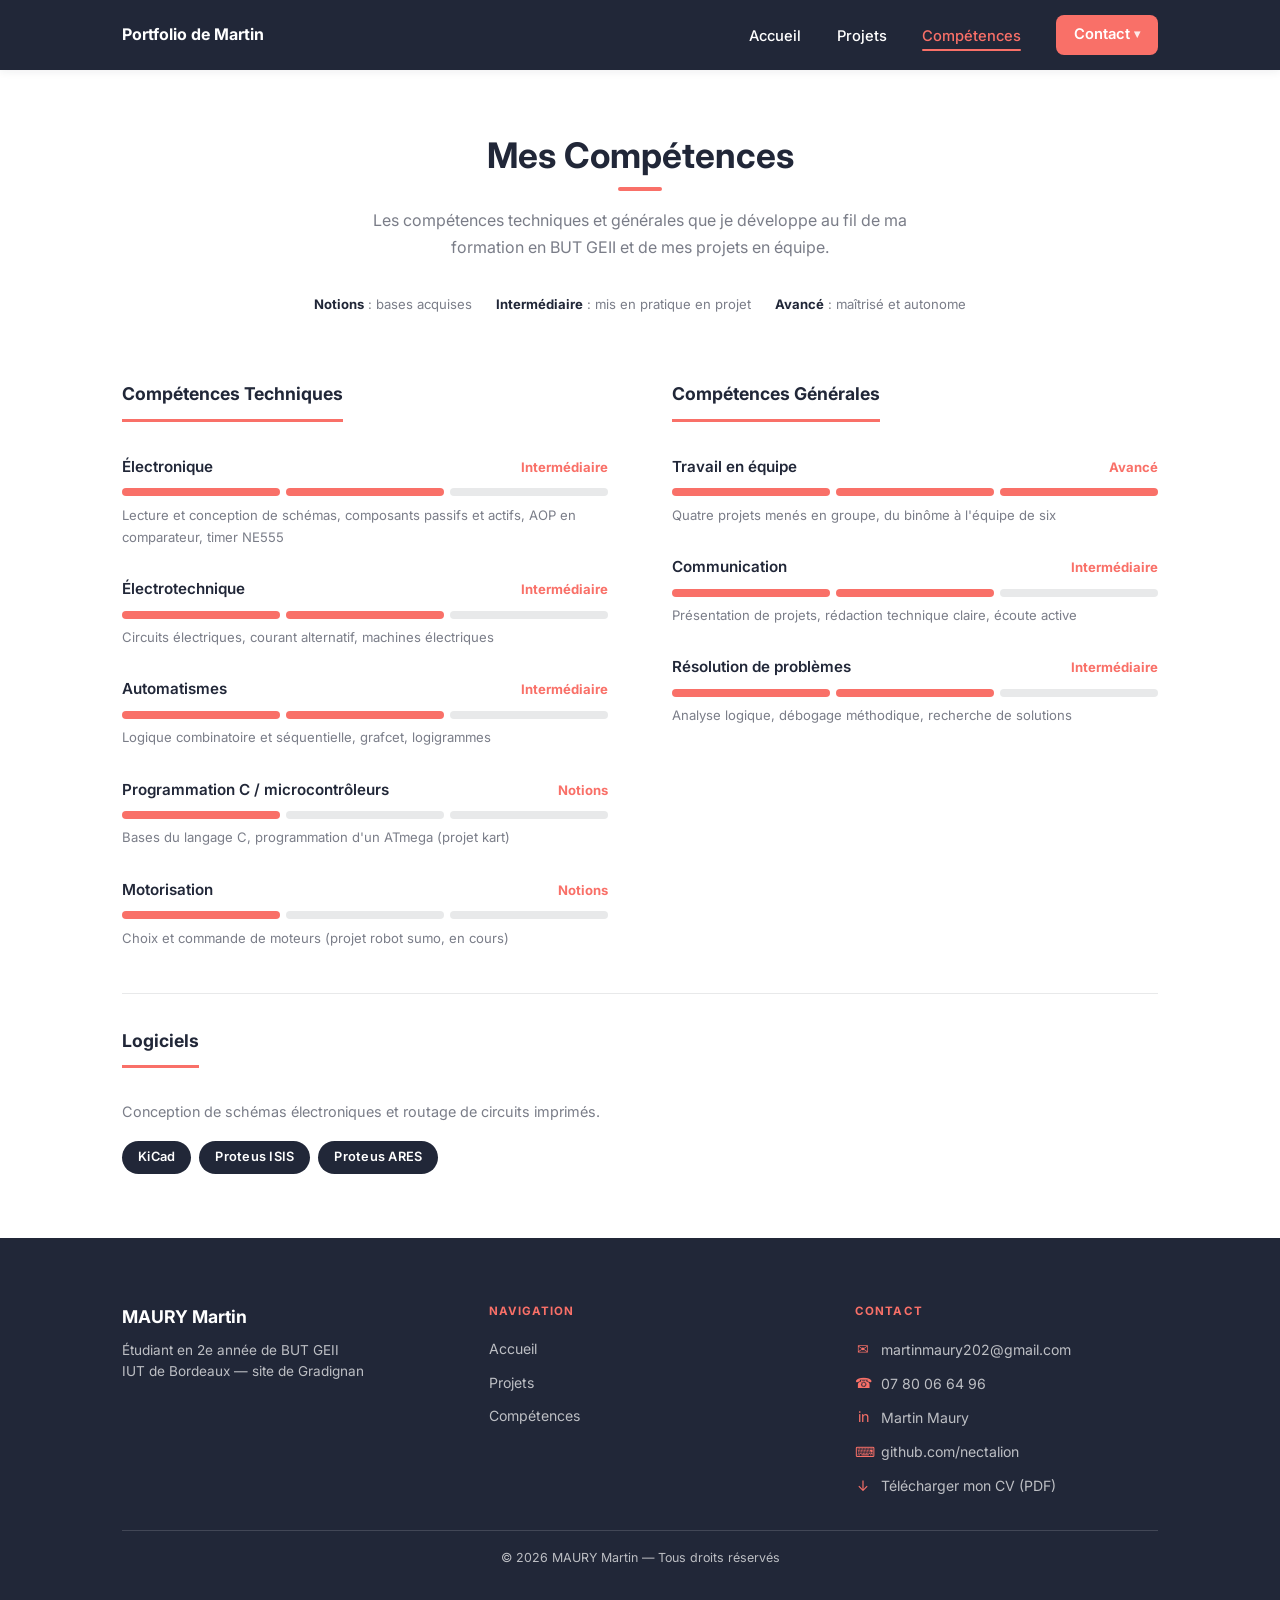
==== commit da9ce3a3: "Mise à jour du contenu et uniformisation de la mise en page Contenu - Passage en 2e année de BUT GEI" ====
--- a/competences.html
+++ b/competences.html
@@ -1,32 +1,25 @@
-﻿<!DOCTYPE html>
+<!DOCTYPE html>
 <html lang="fr">
 <head>
-  <!-- ===================================================
-       Métadonnées de la page Compétences
-       =================================================== -->
   <meta charset="UTF-8" />
   <meta name="viewport" content="width=device-width, initial-scale=1.0" />
-
-  <!-- SEO -->
   <title>Compétences — MAURY Martin</title>
-  <meta name="description"
-        content="Compétences techniques (HTML/CSS, JavaScript, Python) et soft skills (communication, travail en équipe) de Martin MAURY." />
+  <meta name="description" content="Compétences de Martin MAURY, étudiant en BUT GEII : électronique, électrotechnique, automatismes, programmation C, logiciels KiCad et Proteus, travail en équipe." />
   <meta name="author" content="MAURY Martin" />
-
-  <!-- Feuille de styles partagée -->
   <link rel="stylesheet" href="style.css" />
 </head>
 <body class="corps-page">
 
   <!-- ===================================================
-       NAVIGATION PRINCIPALE
-       "Compétences" porte la classe "actif" sur cette page.
+       NAVIGATION PRINCIPALE (identique sur toutes les pages)
+       Le lien de la page courante porte la classe "actif".
        =================================================== -->
-  <nav class="navbar" role="navigation" aria-label="Navigation principale">
-    <input type="checkbox" id="nav-toggle" class="nav-checkbox" aria-hidden="true" />
+  <nav class="navbar" aria-label="Navigation principale">
+    <!-- Checkbox invisible : ouvre / ferme le menu mobile (CSS pur) -->
+    <input type="checkbox" id="nav-toggle" class="nav-checkbox" aria-hidden="true" tabindex="-1" />
     <div class="nav-conteneur">
 
-      <a href="index.html" class="nav-logo" aria-label="Retour à l'accueil">Portfolio de Martin</a>
+      <a href="index.html" class="nav-logo">Portfolio de Martin</a>
 
       <label for="nav-toggle" class="nav-hamburger" aria-label="Ouvrir ou fermer le menu">
         <span class="nav-hamburger__trait"></span>
@@ -34,49 +27,39 @@
         <span class="nav-hamburger__trait"></span>
       </label>
 
-      <ul class="nav-menu" role="menubar">
-
-        <li role="none">
-          <a href="index.html" class="nav-lien" role="menuitem">Accueil</a>
-        </li>
-
-        <li role="none">
-          <a href="projects.html" class="nav-lien" role="menuitem">Projets</a>
-        </li>
-
-        <!-- Compétences — actif sur cette page -->
-        <li role="none">
-          <a href="competences.html" class="nav-lien actif" role="menuitem" aria-current="page">Compétences</a>
-        </li>
-
-        <!-- Contact avec panneau déroulant (CSS pur) -->
-        <li class="nav-contact" role="none">
-          <span class="nav-contact-btn" tabindex="0" role="button" aria-haspopup="true">Contact</span>
-          <div class="panneau-contact" role="tooltip">
+      <ul class="nav-menu">
+        <li><a href="index.html" class="nav-lien">Accueil</a></li>
+        <li><a href="projects.html" class="nav-lien">Projets</a></li>
+        <li><a href="competences.html" class="nav-lien actif" aria-current="page">Compétences</a></li>
+
+        <!-- Contact : panneau déroulant au survol (desktop) / affiché à plat (mobile) -->
+        <li class="nav-contact">
+          <span class="nav-contact-btn" tabindex="0">Contact</span>
+          <div class="panneau-contact">
             <p class="panneau-contact__titre">Me contacter</p>
             <div class="contact-ligne">
-              <div class="contact-ligne__icone">✉</div>
+              <div class="contact-ligne__icone" aria-hidden="true">✉</div>
               <div class="contact-ligne__info">
                 <span class="contact-ligne__label">Email</span>
                 <a href="mailto:martinmaury202@gmail.com" class="contact-ligne__valeur">martinmaury202@gmail.com</a>
               </div>
             </div>
             <div class="contact-ligne">
-              <div class="contact-ligne__icone">☎</div>
+              <div class="contact-ligne__icone" aria-hidden="true">☎</div>
               <div class="contact-ligne__info">
                 <span class="contact-ligne__label">Téléphone</span>
                 <a href="tel:+33780066496" class="contact-ligne__valeur">07 80 06 64 96</a>
               </div>
             </div>
             <div class="contact-ligne">
-              <div class="contact-ligne__icone">in</div>
+              <div class="contact-ligne__icone" aria-hidden="true">in</div>
               <div class="contact-ligne__info">
                 <span class="contact-ligne__label">LinkedIn</span>
-                <a href="https://www.linkedin.com/in/martin-maury-9a10003b6/" class="contact-ligne__valeur" target="_blank" rel="noopener">linkedin.com/in/martin-maury-9a10003b6</a>
-              </div>
-            </div>
-            <div class="contact-ligne">
-              <div class="contact-ligne__icone">⌨</div>
+                <a href="https://www.linkedin.com/in/martin-maury-9a10003b6/" class="contact-ligne__valeur" target="_blank" rel="noopener">Martin Maury</a>
+              </div>
+            </div>
+            <div class="contact-ligne">
+              <div class="contact-ligne__icone" aria-hidden="true">⌨</div>
               <div class="contact-ligne__info">
                 <span class="contact-ligne__label">GitHub</span>
                 <a href="https://github.com/nectalion" class="contact-ligne__valeur" target="_blank" rel="noopener">github.com/nectalion</a>
@@ -89,185 +72,147 @@
                 <a href="cv-martin-maury.pdf" class="contact-ligne__valeur" download>Télécharger mon CV (PDF)</a>
               </div>
             </div>
-
-          </div><!-- /panneau-contact -->
-        </li><!-- /Contact -->
-
-      </ul><!-- /nav-menu -->
-    </div><!-- /nav-conteneur -->
-  </nav><!-- /navbar -->
-
-
-  <!-- ===================================================
-       CONTENU PRINCIPAL DE LA PAGE COMPÉTENCES
-       =================================================== -->
+          </div>
+        </li>
+      </ul>
+    </div>
+  </nav>
+
   <main id="contenu-principal">
 
-    <!-- =================================================
-         EN-TÊTE DE PAGE
-         ================================================= -->
     <header class="en-tete-page">
       <div class="conteneur">
         <h1 class="titre-section" id="titre-competences">Mes Compétences</h1>
         <p class="en-tete-page__sous-titre">
-          Un aperçu de mes compétences techniques et générales,
-          développées au cours de ma formation et de mes projets personnels.
-
+          Les compétences techniques et générales que je développe au fil
+          de ma formation en BUT GEII et de mes projets en équipe.
+        </p>
+        <p class="legende-niveaux">
+          <span><strong>Notions</strong> : bases acquises</span>
+          <span><strong>Intermédiaire</strong> : mis en pratique en projet</span>
+          <span><strong>Avancé</strong> : maîtrisé et autonome</span>
         </p>
       </div>
     </header>
 
-
-    <!-- =================================================
-         GRILLE DE COMPÉTENCES
-         Structure : 2 colonnes (tablette) / 1 colonne (mobile)
-           • Gauche : Compétences techniques (barres dégradé corail → sombre)
-           • Droite  : Soft skills           (barres dégradé sombre → corail)
-         Les barres sont animées au chargement via @keyframes "remplir".
-         Voir style.css sections 12 et 13.
-         ================================================= -->
     <section class="section" aria-labelledby="titre-competences">
       <div class="conteneur">
         <div class="competences__grille">
 
-
-          <!-- =============================================
-               BLOC : COMPÉTENCES TECHNIQUES
-               ============================================= -->
-          <div class="comp-bloc" id="comp-techniques">
-
+          <div class="comp-bloc">
             <h2 class="comp-bloc__titre">Compétences Techniques</h2>
-
-            <!-- -------- Électronique -------- -->
-            <div class="comp-item" id="comp-electronique">
+            <div class="comp-item">
               <div class="comp-item__entete">
                 <span class="comp-item__nom">Électronique</span>
-                <span class="comp-item__pct">40%</span>
-              </div>
-              <div class="comp-barre__fond">
-                <div class="comp-barre__remplissage" style="width: 40%;"></div>
-              </div>
-              <p class="comp-item__desc">
-                Lecture de schémas, composants passifs et actifs, lois fondamentales
-              </p>
-            </div><!-- /Électronique -->
-
-            <!-- -------- Électrotechnique -------- -->
-            <div class="comp-item" id="comp-electrotechnique">
+                <span class="comp-item__niveau">Intermédiaire</span>
+              </div>
+              <div class="niveau niveau--2" role="img" aria-label="Niveau intermédiaire (2 sur 3)">
+                <span></span><span></span><span></span>
+              </div>
+              <p class="comp-item__desc">Lecture et conception de schémas, composants passifs et actifs, AOP en comparateur, timer NE555</p>
+            </div>
+            <div class="comp-item">
               <div class="comp-item__entete">
                 <span class="comp-item__nom">Électrotechnique</span>
-                <span class="comp-item__pct">40%</span>
-              </div>
-              <div class="comp-barre__fond">
-                <div class="comp-barre__remplissage" style="width: 40%;"></div>
-              </div>
-              <p class="comp-item__desc">
-                Circuits électriques, courant alternatif, machines électriques
-              </p>
-            </div><!-- /Électrotechnique -->
-
-            <!-- -------- Automatismes -------- -->
-            <div class="comp-item" id="comp-automatismes">
+                <span class="comp-item__niveau">Intermédiaire</span>
+              </div>
+              <div class="niveau niveau--2" role="img" aria-label="Niveau intermédiaire (2 sur 3)">
+                <span></span><span></span><span></span>
+              </div>
+              <p class="comp-item__desc">Circuits électriques, courant alternatif, machines électriques</p>
+            </div>
+            <div class="comp-item">
               <div class="comp-item__entete">
                 <span class="comp-item__nom">Automatismes</span>
-                <span class="comp-item__pct">40%</span>
-              </div>
-              <div class="comp-barre__fond">
-                <div class="comp-barre__remplissage" style="width: 40%;"></div>
-              </div>
-              <p class="comp-item__desc">
-                Logique combinatoire et séquentielle, grafcet, logigrammes
-              </p>
-            </div><!-- /Automatismes -->
-
-            <!-- -------- Programmation C -------- -->
-            <div class="comp-item" id="comp-c">
-              <div class="comp-item__entete">
-                <span class="comp-item__nom">Programmation C</span>
-                <span class="comp-item__pct">20%</span>
-              </div>
-              <div class="comp-barre__fond">
-                <div class="comp-barre__remplissage" style="width: 20%;"></div>
-              </div>
-              <p class="comp-item__desc">
-                Bases du langage, variables, boucles, fonctions
-              </p>
-            </div><!-- /Programmation C -->
-
-          </div><!-- /comp-techniques -->
-
-
-          <!-- =============================================
-               BLOC : SOFT SKILLS
-               Les barres utilisent la variante "--soft"
-               (dégradé sombre → corail, voir style.css section 12)
-               ============================================= -->
-          <div class="comp-bloc" id="comp-softskills">
-
+                <span class="comp-item__niveau">Intermédiaire</span>
+              </div>
+              <div class="niveau niveau--2" role="img" aria-label="Niveau intermédiaire (2 sur 3)">
+                <span></span><span></span><span></span>
+              </div>
+              <p class="comp-item__desc">Logique combinatoire et séquentielle, grafcet, logigrammes</p>
+            </div>
+            <div class="comp-item">
+              <div class="comp-item__entete">
+                <span class="comp-item__nom">Programmation C / microcontrôleurs</span>
+                <span class="comp-item__niveau">Notions</span>
+              </div>
+              <div class="niveau niveau--1" role="img" aria-label="Niveau notions (1 sur 3)">
+                <span></span><span></span><span></span>
+              </div>
+              <p class="comp-item__desc">Bases du langage C, programmation d'un ATmega (projet kart)</p>
+            </div>
+            <div class="comp-item">
+              <div class="comp-item__entete">
+                <span class="comp-item__nom">Motorisation</span>
+                <span class="comp-item__niveau">Notions</span>
+              </div>
+              <div class="niveau niveau--1" role="img" aria-label="Niveau notions (1 sur 3)">
+                <span></span><span></span><span></span>
+              </div>
+              <p class="comp-item__desc">Choix et commande de moteurs (projet robot sumo, en cours)</p>
+            </div>
+          </div>
+
+          <div class="comp-bloc">
             <h2 class="comp-bloc__titre">Compétences Générales</h2>
-
-            <!-- -------- Communication -------- -->
-            <div class="comp-item" id="comp-communication">
+            <div class="comp-item">
+              <div class="comp-item__entete">
+                <span class="comp-item__nom">Travail en équipe</span>
+                <span class="comp-item__niveau">Avancé</span>
+              </div>
+              <div class="niveau niveau--3" role="img" aria-label="Niveau avancé (3 sur 3)">
+                <span></span><span></span><span></span>
+              </div>
+              <p class="comp-item__desc">Quatre projets menés en groupe, du binôme à l'équipe de six</p>
+            </div>
+            <div class="comp-item">
               <div class="comp-item__entete">
                 <span class="comp-item__nom">Communication</span>
-                <span class="comp-item__pct">60%</span>
-              </div>
-              <div class="comp-barre__fond">
-                <!-- Classe --soft : dégradé inversé pour distinguer visuellement -->
-                <div class="comp-barre__remplissage comp-barre__remplissage--soft"
-                     style="width: 60%;"></div>
-              </div>
-              <p class="comp-item__desc">
-                Présentation de projets, rédaction technique claire, écoute active
-              </p>
-            </div><!-- /Communication -->
-
-            <!-- -------- Travail en équipe -------- -->
-            <div class="comp-item" id="comp-equipe">
-              <div class="comp-item__entete">
-                <span class="comp-item__nom">Travail en équipe</span>
-                <span class="comp-item__pct">60%</span>
-              </div>
-              <div class="comp-barre__fond">
-                <div class="comp-barre__remplissage comp-barre__remplissage--soft"
-                     style="width: 60%;"></div>
-              </div>
-              <p class="comp-item__desc">
-                Collaboration sur projets de groupe, entraide
-              </p>
-            </div><!-- /Travail en équipe -->
-
-            <!-- -------- Résolution de problèmes -------- -->
-            <div class="comp-item" id="comp-resolution">
+                <span class="comp-item__niveau">Intermédiaire</span>
+              </div>
+              <div class="niveau niveau--2" role="img" aria-label="Niveau intermédiaire (2 sur 3)">
+                <span></span><span></span><span></span>
+              </div>
+              <p class="comp-item__desc">Présentation de projets, rédaction technique claire, écoute active</p>
+            </div>
+            <div class="comp-item">
               <div class="comp-item__entete">
                 <span class="comp-item__nom">Résolution de problèmes</span>
-                <span class="comp-item__pct">65%</span>
-              </div>
-              <div class="comp-barre__fond">
-                <div class="comp-barre__remplissage comp-barre__remplissage--soft"
-                     style="width: 65%;"></div>
-              </div>
-              <p class="comp-item__desc">
-                Analyse logique, débogage méthodique, recherche de solutions créatives
-              </p>
-            </div><!-- /Résolution de problèmes -->
-
-          </div><!-- /comp-softskills -->
-
-
-        </div><!-- /competences__grille -->
-      </div><!-- /conteneur -->
-    </section><!-- /section compétences -->
-
-  </main><!-- /contenu-principal -->
-
-  <footer class="footer" role="contentinfo">
+                <span class="comp-item__niveau">Intermédiaire</span>
+              </div>
+              <div class="niveau niveau--2" role="img" aria-label="Niveau intermédiaire (2 sur 3)">
+                <span></span><span></span><span></span>
+              </div>
+              <p class="comp-item__desc">Analyse logique, débogage méthodique, recherche de solutions</p>
+            </div>
+          </div>
+
+        </div>
+
+        <div class="logiciels">
+          <h2 class="comp-bloc__titre">Logiciels</h2>
+          <p class="logiciels__texte">Conception de schémas électroniques et routage de circuits imprimés.</p>
+          <div class="tech-badges">
+            <span class="tech-badge">KiCad</span>
+            <span class="tech-badge">Proteus ISIS</span>
+            <span class="tech-badge">Proteus ARES</span>
+          </div>
+        </div>
+      </div>
+    </section>
+
+  </main>
+
+  <!-- ===================================================
+       PIED DE PAGE (identique sur toutes les pages)
+       =================================================== -->
+  <footer class="footer">
     <div class="conteneur">
       <div class="footer__grille">
 
         <div>
           <span class="footer__logo">MAURY Martin</span>
-          <p class="footer__tagline">Étudiant en BUT GEII<br>IUT de Gradignan</p>
+          <p class="footer__tagline">Étudiant en 2e année de BUT GEII<br>IUT de Bordeaux — site de Gradignan</p>
         </div>
 
         <div>
@@ -283,29 +228,32 @@
           <p class="footer__bloc-titre">Contact</p>
           <div class="footer__contact">
             <div class="footer__contact-ligne">
-              <span class="footer__contact-icone">✉</span>
+              <span class="footer__contact-icone" aria-hidden="true">✉</span>
               <a href="mailto:martinmaury202@gmail.com" class="footer__contact-lien">martinmaury202@gmail.com</a>
             </div>
             <div class="footer__contact-ligne">
-              <span class="footer__contact-icone">☎</span>
+              <span class="footer__contact-icone" aria-hidden="true">☎</span>
               <a href="tel:+33780066496" class="footer__contact-lien">07 80 06 64 96</a>
             </div>
             <div class="footer__contact-ligne">
-              <span class="footer__contact-icone">in</span>
-              <a href="https://www.linkedin.com/in/martin-maury-9a10003b6/" class="footer__contact-lien" target="_blank" rel="noopener">linkedin.com/in/martin-maury-9a10003b6</a>
-            </div>
-            <div class="footer__contact-ligne">
-              <span class="footer__contact-icone">⌨</span>
+              <span class="footer__contact-icone" aria-hidden="true">in</span>
+              <a href="https://www.linkedin.com/in/martin-maury-9a10003b6/" class="footer__contact-lien" target="_blank" rel="noopener">Martin Maury</a>
+            </div>
+            <div class="footer__contact-ligne">
+              <span class="footer__contact-icone" aria-hidden="true">⌨</span>
               <a href="https://github.com/nectalion" class="footer__contact-lien" target="_blank" rel="noopener">github.com/nectalion</a>
             </div>
+            <div class="footer__contact-ligne">
+              <span class="footer__contact-icone" aria-hidden="true">↓</span>
+              <a href="cv-martin-maury.pdf" class="footer__contact-lien" download>Télécharger mon CV (PDF)</a>
+            </div>
           </div>
         </div>
 
       </div>
-      <p class="footer__copyright">© 2025 MAURY Martin — Tous droits réservés</p>
+      <p class="footer__copyright">© 2026 MAURY Martin — Tous droits réservés</p>
     </div>
   </footer>
 
 </body>
 </html>
-
--- a/style.css
+++ b/style.css
@@ -1,93 +1,92 @@
 /* ============================================================
    PORTFOLIO — MAURY Martin
-   style.css — Feuille de styles principale
-
-   Auteur  : MAURY Martin
+   style.css — Feuille de styles commune à toutes les pages
+
    Palette : #FFFFFF (blanc) | #212738 (bleu nuit) | #F97068 (corail)
 
    Table des matières
    ------------------
-   01. Importation de la police Google Fonts
-   02. Variables CSS (design tokens)
+   01. Police
+   02. Variables (design tokens)
    03. Reset et styles de base
-   04. Typographie et utilitaires (titres, boutons)
-   05. Navigation principale (barre + panneau Contact)
-   06. Menu hamburger — mobile, CSS pur (technique checkbox)
+   04. Utilitaires : titres, boutons, badges
+   05. Navigation principale + panneau Contact
+   06. Menu hamburger (mobile, CSS pur)
    07. Mise en page générale (conteneur, sections, en-têtes)
-   08. Page Accueil — Héros (intro + photo)
-   09. Page Accueil — Section Objectif (texte + aperçu compétences)
-   10. Page Projets  — Grille de cartes
-   11. Pages Détail Projet
-   12. Page Compétences — Barres de progression CSS
-   13. Animations CSS (@keyframes)
-   14. Responsive tablette (max-width: 900px)
-   15. Responsive mobile   (max-width: 700px)
-   ============================================================ */
-
-
-/* ============================================================
-   01. IMPORTATION DE LA POLICE
-   Inter — sans-serif moderne, lisible, professionnelle
-   ============================================================ */
-@import url('https://fonts.googleapis.com/css2?family=Inter:ital,wght@0,300;0,400;0,500;0,600;0,700;0,900;1,400&display=swap');
-
-
-/* ============================================================
-   02. VARIABLES CSS (design tokens)
-   Toutes les valeurs réutilisables centralisées ici.
+   08. Accueil — Héros
+   09. Accueil — Objectif
+   10. Accueil — Parcours (frise)
+   11. Accueil — Loisirs
+   12. Projets — Grille de cartes
+   13. Détail projet
+   14. Compétences
+   15. Pied de page
+   16. Animations
+   17. Responsive tablette (max-width: 900px)
+   18. Responsive mobile   (max-width: 700px)
+   ============================================================ */
+
+
+/* ============================================================
+   01. POLICE
+   ============================================================ */
+@import url('https://fonts.googleapis.com/css2?family=Inter:wght@300;400;500;600;700;800;900&display=swap');
+
+
+/* ============================================================
+   02. VARIABLES
    ============================================================ */
 :root {
-
-  /* --- Palette (les 3 seules couleurs autorisées) --- */
+  /* Palette (3 couleurs) */
   --blanc  : #FFFFFF;
   --sombre : #212738;
   --accent : #F97068;
 
-  /* Dérivées par transparence uniquement (pas de nouvelles teintes) */
-  --sombre-05  : rgba(33, 39, 56, 0.05);
-  --sombre-10  : rgba(33, 39, 56, 0.10);
-  --sombre-20  : rgba(33, 39, 56, 0.20);
-  --accent-pale: rgba(249, 112, 104, 0.12);
-  --blanc-70   : rgba(255, 255, 255, 0.70);
-  --blanc-15   : rgba(255, 255, 255, 0.15);
-
-  /* --- Typographie --- */
-  --police : 'Inter', -apple-system, BlinkMacSystemFont, sans-serif;
-
-  /* --- Espacements --- */
-  --esp-xs : 0.5rem;    /*  8px */
-  --esp-sm : 1rem;      /* 16px */
-  --esp-md : 2rem;      /* 32px */
-  --esp-lg : 4rem;      /* 64px */
-  --esp-xl : 6rem;      /* 96px */
-
-  /* --- Transitions --- */
+  /* Dérivées par transparence uniquement */
+  --sombre-05   : rgba(33, 39, 56, 0.05);
+  --sombre-10   : rgba(33, 39, 56, 0.10);
+  --sombre-20   : rgba(33, 39, 56, 0.20);
+  --sombre-60   : rgba(33, 39, 56, 0.60);
+  --sombre-75   : rgba(33, 39, 56, 0.75);
+  --accent-pale : rgba(249, 112, 104, 0.12);
+  --blanc-70    : rgba(255, 255, 255, 0.70);
+  --blanc-15    : rgba(255, 255, 255, 0.15);
+
+  /* Typographie */
+  --police : 'Inter', -apple-system, BlinkMacSystemFont, 'Segoe UI', sans-serif;
+
+  /* Espacements */
+  --esp-xs : 0.5rem;   /*  8px */
+  --esp-sm : 1rem;     /* 16px */
+  --esp-md : 2rem;     /* 32px */
+  --esp-lg : 4rem;     /* 64px */
+  --esp-xl : 6rem;     /* 96px */
+
+  /* Transitions */
   --t-vite  : 0.20s ease;
   --t-norm  : 0.35s ease;
   --t-lente : 0.60s ease;
 
-  /* --- Ombres portées --- */
+  /* Ombres */
   --ombre-xs : 0 2px  8px rgba(33, 39, 56, 0.07);
   --ombre-sm : 0 4px 20px rgba(33, 39, 56, 0.12);
   --ombre-lg : 0 8px 40px rgba(33, 39, 56, 0.22);
 
-  /* --- Rayons de bordure --- */
+  /* Rayons */
   --rayon    :  8px;
   --rayon-lg : 16px;
   --rayon-xl : 24px;
 
-  /* --- Mise en page --- */
-  --largeur-max : 1100px;   /* Largeur maximale du contenu centré */
-  --hauteur-nav :   70px;   /* Hauteur de la barre de navigation fixe */
+  /* Mise en page */
+  --largeur-max   : 1100px;
+  --largeur-texte : 760px;   /* Largeur confortable pour les longs textes */
+  --hauteur-nav   : 70px;
 }
 
 
 /* ============================================================
    03. RESET ET STYLES DE BASE
-   Suppression des marges/paddings par défaut,
-   cohérence du box-model sur tous les navigateurs.
-   ============================================================ */
-
+   ============================================================ */
 *, *::before, *::after {
   margin: 0;
   padding: 0;
@@ -96,7 +95,7 @@
 
 html {
   font-size: 16px;
-  scroll-behavior: smooth;    /* Défilement fluide pour les ancres internes */
+  scroll-behavior: smooth;
 }
 
 body {
@@ -104,8 +103,8 @@
   background-color: var(--blanc);
   color: var(--sombre);
   line-height: 1.7;
-  -webkit-font-smoothing: antialiased;    /* Lissage sub-pixel (navigateurs webkit) */
-  -moz-osx-font-smoothing: grayscale;    /* Lissage sub-pixel (Firefox sur macOS) */
+  -webkit-font-smoothing: antialiased;
+  -moz-osx-font-smoothing: grayscale;
   min-height: 100vh;
   display: flex;
   flex-direction: column;
@@ -114,7 +113,7 @@
 main { flex: 1; }
 
 img {
-  display: block;     /* Supprime l'espace "inline" sous les images */
+  display: block;
   max-width: 100%;
   height: auto;
 }
@@ -124,24 +123,30 @@
   color: inherit;
 }
 
-ul, ol {
-  list-style: none;
-}
-
-
-/* ============================================================
-   04. TYPOGRAPHIE ET UTILITAIRES
-   ============================================================ */
-
-/* --- Titre de section (avec trait corail dessous) --- */
+ul, ol { list-style: none; }
+
+/* Contour de focus visible pour la navigation au clavier */
+:focus-visible {
+  outline: 2px solid var(--accent);
+  outline-offset: 3px;
+  border-radius: 4px;
+}
+
+
+/* ============================================================
+   04. UTILITAIRES : TITRES, BOUTONS, BADGES
+   ============================================================ */
+
+/* Titre de section (h1 des pages internes, h2 des sections) */
 .titre-section {
-  font-size: clamp(1.7rem, 3vw, 2.2rem);   /* Taille fluide selon la largeur d'écran */
+  font-size: clamp(1.7rem, 3vw, 2.2rem);
   font-weight: 700;
   color: var(--sombre);
   line-height: 1.2;
-}
-
-/* Trait décoratif corail affiché sous chaque titre de section */
+  margin-bottom: var(--esp-md);
+}
+
+/* Trait décoratif corail sous chaque titre */
 .titre-section::after {
   content: '';
   display: block;
@@ -152,107 +157,190 @@
   margin-top: 0.65rem;
 }
 
-/* Variante blanche — utilisée sur les sections à fond sombre */
 .titre-section--blanc { color: var(--blanc); }
 
-/* --- Bouton principal (fond corail) --- */
+/* Petit sur-titre en capitales corail (ex. « Électronique · 1re année ») */
+.sur-titre {
+  font-size: 0.78rem;
+  font-weight: 700;
+  color: var(--accent);
+  text-transform: uppercase;
+  letter-spacing: 0.08em;
+  margin-bottom: 0.5rem;
+}
+
+/* --- Boutons --- */
 .btn {
-  display: inline-block;
+  display: inline-flex;
+  align-items: center;
+  gap: 0.5rem;
   font-family: var(--police);
   font-size: 0.95rem;
   font-weight: 600;
-  padding: 0.82rem 1.9rem;
+  padding: 0.75rem 1.8rem;
   border-radius: var(--rayon);
+  border: 2px solid transparent;
   cursor: pointer;
-  border: none;
   transition: background-color var(--t-vite),
-              transform       var(--t-vite),
-              box-shadow      var(--t-vite);
+              color            var(--t-vite),
+              transform        var(--t-vite),
+              box-shadow       var(--t-vite);
 }
 
 .btn--accent {
   background-color: var(--accent);
+  border-color: var(--accent);
   color: var(--blanc);
   box-shadow: 0 4px 14px rgba(249, 112, 104, 0.35);
 }
 
 .btn--accent:hover {
   background-color: var(--sombre);
+  border-color: var(--sombre);
   transform: translateY(-2px);
   box-shadow: 0 6px 20px rgba(33, 39, 56, 0.25);
 }
 
-/* --- Bouton retour (lien avec flèche) --- */
-.btn--retour {
+.btn--outline {
+  background-color: transparent;
+  color: var(--accent);
+  border-color: var(--accent);
+}
+
+.btn--outline:hover {
+  background-color: var(--accent);
+  color: var(--blanc);
+  transform: translateY(-2px);
+}
+
+/* Lien discret avec flèche (« ← Retour aux projets ») */
+.lien-retour {
   display: inline-flex;
   align-items: center;
   gap: 0.5rem;
   font-size: 0.88rem;
   font-weight: 500;
+  color: var(--sombre-60);
+  margin-bottom: var(--esp-md);
+  transition: color var(--t-vite), gap var(--t-vite);
+}
+
+.lien-retour:hover {
   color: var(--sombre);
-  opacity: 0.6;
-  margin-bottom: var(--esp-md);
-  transition: opacity var(--t-vite), gap var(--t-vite);
-}
-
-.btn--retour:hover {
-  opacity: 1;
-  gap: 0.75rem;    /* La flèche "avance" légèrement au survol */
+  gap: 0.75rem;
+}
+
+/* Lien texte corail avec flèche (« Voir le projet → ») */
+.lien-fleche {
+  display: inline-flex;
+  align-items: center;
+  gap: 0.4rem;
+  font-size: 0.88rem;
+  font-weight: 600;
+  color: var(--accent);
+  transition: gap var(--t-vite);
+}
+
+.lien-fleche:hover { gap: 0.7rem; }
+
+/* --- Badges --- */
+
+/* Étiquette de catégorie (pilule corail pâle) */
+.tag {
+  display: inline-block;
+  font-size: 0.72rem;
+  font-weight: 700;
+  text-transform: uppercase;
+  letter-spacing: 0.06em;
+  color: var(--accent);
+  background-color: var(--accent-pale);
+  padding: 0.25rem 0.75rem;
+  border-radius: 20px;
+}
+
+/* Badge technique (pilule sombre : composants, logiciels) */
+.tech-badges {
+  display: flex;
+  flex-wrap: wrap;
+  gap: 0.5rem;
+}
+
+.tech-badge {
+  background-color: var(--sombre);
+  color: var(--blanc);
+  font-size: 0.8rem;
+  font-weight: 600;
+  padding: 0.35rem 1rem;
+  border-radius: 20px;
+  letter-spacing: 0.02em;
+}
+
+/* Badge de statut « En cours » */
+.statut {
+  display: inline-flex;
+  align-items: center;
+  gap: 0.4rem;
+  font-size: 0.72rem;
+  font-weight: 700;
+  text-transform: uppercase;
+  letter-spacing: 0.06em;
+  color: var(--blanc);
+  background-color: var(--accent);
+  padding: 0.3rem 0.8rem;
+  border-radius: 20px;
+}
+
+.statut::before {
+  content: '';
+  width: 7px;
+  height: 7px;
+  border-radius: 50%;
+  background-color: var(--blanc);
+  animation: pulser 1.6s ease-in-out infinite;
 }
 
 
 /* ============================================================
    05. NAVIGATION PRINCIPALE
-   Barre fixe en haut de toutes les pages.
-   Fond blanc (#FFFFFF) comme demandé.
-   ============================================================ */
-
+   ============================================================ */
 .navbar {
   position: fixed;
   top: 0;
   left: 0;
   right: 0;
   height: var(--hauteur-nav);
-  background-color: var(--sombre);            /* Fond bleu nuit */
-  border-bottom: 1px solid var(--sombre-10);
+  background-color: var(--sombre);
   box-shadow: var(--ombre-xs);
   z-index: 1000;
-  overflow: visible;    /* Nécessaire pour que le menu mobile dépasse la navbar */
-}
-
-/* Conteneur interne : logo à gauche, menu à droite */
+}
+
 .nav-conteneur {
   max-width: var(--largeur-max);
+  height: 100%;
   margin: 0 auto;
   padding: 0 var(--esp-md);
-  height: var(--hauteur-nav);
   display: flex;
   align-items: center;
   justify-content: space-between;
-  position: relative;    /* Référence de positionnement pour le menu mobile */
-}
-
-/* Logo ("Portfolio de Martin") */
+  position: relative;
+}
+
 .nav-logo {
-  font-size: 1rem;          /* Réduit pour que le texte long tienne dans la navbar */
+  font-size: 1rem;
   font-weight: 700;
   color: var(--blanc);
-  letter-spacing: 0px;      /* Pas de letter-spacing négatif avec du texte long */
-  white-space: nowrap;      /* Empêche le retour à la ligne */
+  white-space: nowrap;
   transition: color var(--t-vite);
-  z-index: 2;    /* Au-dessus du menu mobile */
 }
 
 .nav-logo:hover { color: var(--accent); }
 
-/* Liste des liens */
 .nav-menu {
   display: flex;
   align-items: center;
   gap: 2.2rem;
 }
 
-/* Lien standard */
 .nav-lien {
   font-size: 0.92rem;
   font-weight: 500;
@@ -262,7 +350,7 @@
   transition: color var(--t-vite);
 }
 
-/* Soulignement animé : se déploie de gauche à droite au survol */
+/* Soulignement animé */
 .nav-lien::after {
   content: '';
   position: absolute;
@@ -279,15 +367,11 @@
 .nav-lien.actif { color: var(--accent); }
 
 .nav-lien:hover::after,
-.nav-lien.actif::after { width: 100%; }  /* Soulignement complet */
-
-
-/* --- Élément Contact avec panneau déroulant (CSS pur, sans JS) --- */
-
-/* Conteneur positionné pour ancrer le panneau déroulant */
+.nav-lien.actif::after { width: 100%; }
+
+/* --- Contact : panneau déroulant au survol / focus (CSS pur) --- */
 .nav-contact { position: relative; }
 
-/* Bouton déclencheur "Contact" — badge corail */
 .nav-contact-btn {
   display: inline-flex;
   align-items: center;
@@ -298,12 +382,11 @@
   background-color: var(--accent);
   padding: 0.45rem 1.1rem;
   border-radius: var(--rayon);
-  cursor: default;        /* Pas de navigation : juste un déclencheur de survol */
+  cursor: default;
   user-select: none;
   transition: background-color var(--t-vite);
 }
 
-/* Flèche indicatrice générée en CSS (pas de HTML supplémentaire) */
 .nav-contact-btn::after {
   content: '▾';
   font-size: 0.72rem;
@@ -311,37 +394,46 @@
   transition: transform var(--t-norm);
 }
 
-/* Au survol : fond sombre + rotation de la flèche */
-.nav-contact:hover .nav-contact-btn { background-color: var(--sombre); }
-.nav-contact:hover .nav-contact-btn::after { transform: rotate(180deg); }
-
-/* Panneau déroulant — invisible par défaut */
+.nav-contact:hover .nav-contact-btn,
+.nav-contact:focus-within .nav-contact-btn { background-color: var(--blanc-15); }
+
+.nav-contact:hover .nav-contact-btn::after,
+.nav-contact:focus-within .nav-contact-btn::after { transform: rotate(180deg); }
+
 .panneau-contact {
   position: absolute;
   top: 100%;
   right: 0;
-  width: 295px;
+  width: 300px;
+  margin-top: 14px;
   background-color: var(--sombre);
   border-radius: var(--rayon-lg);
+  border-top: 3px solid var(--accent);
   padding: var(--esp-sm) var(--esp-md);
-  padding-top: calc(var(--esp-sm) + 14px);  /* compense la suppression du gap */
   box-shadow: var(--ombre-lg);
-  border-top: 3px solid var(--accent);
-
   opacity: 0;
   transform: translateY(-10px);
   pointer-events: none;
   transition: opacity var(--t-norm), transform var(--t-norm);
 }
 
-/* Affichage au survol de l'élément .nav-contact */
-.nav-contact:hover .panneau-contact {
+/* Zone invisible qui « relie » le bouton au panneau (le survol ne se perd pas) */
+.panneau-contact::before {
+  content: '';
+  position: absolute;
+  left: 0;
+  right: 0;
+  top: -17px;
+  height: 17px;
+}
+
+.nav-contact:hover .panneau-contact,
+.nav-contact:focus-within .panneau-contact {
   opacity: 1;
   transform: translateY(0);
   pointer-events: auto;
 }
 
-/* Titre du panneau */
 .panneau-contact__titre {
   font-size: 0.72rem;
   font-weight: 700;
@@ -353,19 +445,16 @@
   margin-bottom: 0.5rem;
 }
 
-/* Ligne de contact individuelle */
 .contact-ligne {
   display: flex;
   align-items: center;
   gap: 0.85rem;
   padding: 0.6rem 0;
   border-bottom: 1px solid var(--blanc-15);
-  transition: background-color var(--t-vite);
 }
 
 .contact-ligne:last-child { border-bottom: none; }
 
-/* Icône ronde */
 .contact-ligne__icone {
   width: 34px;
   height: 34px;
@@ -376,16 +465,15 @@
   align-items: center;
   justify-content: center;
   font-size: 0.9rem;
+  font-weight: 700;
   color: var(--accent);
-  font-weight: 700;
-  font-style: normal;
-}
-
-/* Informations textuelles */
+}
+
 .contact-ligne__info {
   display: flex;
   flex-direction: column;
   gap: 0.1rem;
+  min-width: 0;
 }
 
 .contact-ligne__label {
@@ -400,6 +488,7 @@
   font-size: 0.83rem;
   color: var(--blanc-70);
   line-height: 1.3;
+  overflow-wrap: anywhere;
   transition: color var(--t-vite);
 }
 
@@ -407,13 +496,8 @@
 
 
 /* ============================================================
-   06. MENU HAMBURGER — MOBILE (CSS pur)
-   Technique : checkbox invisible + label cliquable.
-   L'activation de la checkbox permet d'afficher/masquer
-   le menu via le sélecteur CSS :checked.
-   ============================================================ */
-
-/* La checkbox de contrôle est toujours invisible à l'utilisateur */
+   06. MENU HAMBURGER (mobile, CSS pur — technique checkbox)
+   ============================================================ */
 .nav-checkbox {
   position: absolute;
   opacity: 0;
@@ -422,148 +506,131 @@
   pointer-events: none;
 }
 
-/* Icône hamburger (3 traits) — masquée sur desktop */
 .nav-hamburger {
-  display: none;               /* Affiché uniquement sur mobile via media query */
+  display: none;
   flex-direction: column;
   justify-content: center;
   gap: 5px;
   cursor: pointer;
   padding: 6px;
-  z-index: 2;
-}
-
-/* Chaque trait horizontal du hamburger */
+}
+
 .nav-hamburger__trait {
   display: block;
   width: 24px;
   height: 2px;
   background-color: var(--blanc);
   border-radius: 1px;
+  transform-origin: center;
   transition: transform var(--t-norm), opacity var(--t-vite);
-  transform-origin: center;
-}
-
-/*
-   Animation de transformation en croix (×) quand le menu est ouvert.
-   Sélecteur : checkbox cochée → (+) conteneur → (espace) hamburger → trait nth-child
-*/
-.nav-checkbox:checked + .nav-conteneur .nav-hamburger__trait:nth-child(1) {
-  transform: translateY(7px) rotate(45deg);
-}
-.nav-checkbox:checked + .nav-conteneur .nav-hamburger__trait:nth-child(2) {
-  opacity: 0;
-  transform: scaleX(0);
-}
-.nav-checkbox:checked + .nav-conteneur .nav-hamburger__trait:nth-child(3) {
-  transform: translateY(-7px) rotate(-45deg);
-}
+}
+
+/* Transformation en croix quand le menu est ouvert */
+.nav-checkbox:checked + .nav-conteneur .nav-hamburger__trait:nth-child(1) { transform: translateY(7px) rotate(45deg); }
+.nav-checkbox:checked + .nav-conteneur .nav-hamburger__trait:nth-child(2) { opacity: 0; transform: scaleX(0); }
+.nav-checkbox:checked + .nav-conteneur .nav-hamburger__trait:nth-child(3) { transform: translateY(-7px) rotate(-45deg); }
 
 
 /* ============================================================
    07. MISE EN PAGE GÉNÉRALE
    ============================================================ */
 
-/* Compense la hauteur de la navbar fixe (évite que le contenu soit masqué) */
+/* Compense la hauteur de la navbar fixe */
 .corps-page { padding-top: var(--hauteur-nav); }
 
-/* Conteneur centré avec largeur maximale */
 .conteneur {
   max-width: var(--largeur-max);
   margin: 0 auto;
   padding: 0 var(--esp-md);
 }
 
-/* Section générique */
+/* Section standard (même rythme vertical partout) */
 .section { padding: var(--esp-lg) 0; }
 
-/* En-tête de page : titre + sous-titre, centrés */
+/* Variante sur fond sombre */
+.section--sombre { background-color: var(--sombre); }
+
+/* Variante sur fond légèrement teinté */
+.section--teinte { background-color: var(--sombre-05); }
+
+/* En-tête des pages internes (Projets, Compétences) */
 .en-tete-page {
   text-align: center;
-  padding: var(--esp-lg) 0 var(--esp-md);
-}
-
-/* Centre le trait décoratif sous le titre */
+  padding: var(--esp-lg) 0 0;
+}
+
+.en-tete-page .titre-section { margin-bottom: var(--esp-sm); }
+
 .en-tete-page .titre-section::after {
   margin-left: auto;
   margin-right: auto;
 }
 
-/* Sous-titre de l'en-tête de page */
 .en-tete-page__sous-titre {
   font-size: 1rem;
-  color: var(--sombre);
-  opacity: 0.60;
-  margin-top: var(--esp-sm);
-  max-width: 520px;
-  margin-left: auto;
-  margin-right: auto;
-}
-
-
-/* ============================================================
-   08. PAGE ACCUEIL — HÉROS
-   ============================================================ */
-
-/* Section héros : hauteur automatique (le contenu détermine la hauteur) */
+  color: var(--sombre-60);
+  max-width: 540px;
+  margin: 0 auto;
+}
+
+
+/* ============================================================
+   08. ACCUEIL — HÉROS
+   ============================================================ */
 .hero {
   padding: var(--esp-xl) 0;
-  overflow: hidden;     /* Évite le débordement horizontal du décor */
-}
-
-/* Grille deux colonnes : texte à gauche | photo à droite */
+  overflow: hidden;
+}
+
 .hero__grille {
   display: grid;
   grid-template-columns: 1fr 380px;
   gap: var(--esp-lg);
-  align-items: start;   /* Alignement en haut : la colonne gauche est maintenant plus longue */
-}
-
-/* Phrase d'accroche courte au-dessus du nom */
+  align-items: center;
+}
+
 .hero__accroche {
   font-size: 1rem;
   font-weight: 500;
   color: var(--accent);
+  letter-spacing: 0.05em;
   margin-bottom: 0.55rem;
-  letter-spacing: 0.05em;
-}
-
-/* Nom principal — élément le plus proéminent */
+}
+
 .hero__nom {
   font-size: clamp(2.8rem, 6vw, 4.4rem);
   font-weight: 900;
   line-height: 1.05;
+  letter-spacing: -2px;
   color: var(--sombre);
-  letter-spacing: -2px;
   margin-bottom: 0.5rem;
 }
 
-/* Prénom mis en valeur en corail */
 .hero__prenom { color: var(--accent); }
 
-/* Rôle / métier affiché sous le nom */
 .hero__role {
   font-size: 1rem;
-  font-weight: 400;
-  color: var(--sombre);
-  opacity: 0.55;
+  color: var(--sombre-60);
   margin-bottom: var(--esp-md);
 }
 
-/* Texte d'introduction */
 .hero__intro {
   font-size: 1rem;
   line-height: 1.85;
-  color: var(--sombre);
-  opacity: 0.72;
-  max-width: 500px;
-  margin-bottom: var(--esp-md);
-}
-
-/* Zone de la photo : position relative pour le décor */
+  color: var(--sombre-75);
+  max-width: 520px;
+}
+
+.hero__cta {
+  display: flex;
+  flex-wrap: wrap;
+  gap: 1rem;
+  margin-top: var(--esp-md);
+}
+
 .hero__photo-zone { position: relative; }
 
-/* Décoration géométrique corail derrière la photo */
+/* Décor corail derrière la photo */
 .hero__photo-zone::before {
   content: '';
   position: absolute;
@@ -574,13 +641,10 @@
   background-color: var(--accent);
   border-radius: var(--rayon-xl);
   opacity: 0.18;
-  z-index: 0;
-}
-
-/* Photo de profil */
+}
+
 .hero__photo {
   position: relative;
-  z-index: 1;               /* Au-dessus du décor */
   width: 100%;
   height: 460px;
   object-fit: cover;
@@ -589,620 +653,26 @@
 }
 
 
-/* Groupe de boutons CTA dans le héros */
-.hero__cta {
-  display: flex;
-  gap: 1rem;
-  flex-wrap: wrap;
-  margin-top: 1.5rem;
-}
-
-/* Bouton secondaire (contour corail) */
-.btn--outline {
-  background-color: transparent;
-  color: var(--accent);
-  border: 2px solid var(--accent);
-}
-
-.btn--outline:hover {
-  background-color: var(--accent);
-  color: var(--blanc);
-  transform: translateY(-2px);
-}
-
-/* Section objectif : 2 colonnes côte à côte */
+/* ============================================================
+   09. ACCUEIL — OBJECTIF
+   ============================================================ */
 .objectif__grille {
   display: grid;
   grid-template-columns: 1fr 1fr;
   gap: var(--esp-lg);
-  margin-top: var(--esp-md);
-  align-items: start;
-}
-
-.objectif__texte {
-  margin: 0;
-  padding-top: 0;
-}
-
-/* Aperçu compétences : 2 colonnes */
-.apercu__grille {
-  display: grid;
-  grid-template-columns: 1fr 1fr;
-  gap: var(--esp-lg);
-  margin-top: var(--esp-md);
-}
-
-.apercu__bloc-titre {
-  font-size: 0.74rem;
-  font-weight: 700;
-  text-transform: uppercase;
-  letter-spacing: 0.09em;
-  color: var(--accent);
-  margin-bottom: var(--esp-sm);
-}
-
-/* Variantes claires pour les barres sur fond blanc */
-.mini-comp__nom--sombre { color: var(--sombre); }
-
-.mini-comp__fond--clair {
-  background-color: var(--sombre-10);
-}
-
-/* Lien "voir compétences" sur fond blanc */
-.apercu__lien--sombre {
-  color: var(--accent);
-  margin-top: var(--esp-md);
-  display: inline-flex;
-  align-items: center;
-  gap: 0.4rem;
-  font-size: 0.88rem;
-  font-weight: 600;
-  transition: gap var(--t-vite);
-}
-
-.apercu__lien--sombre:hover { gap: 0.7rem; }
-
-@media (max-width: 900px) {
-  .objectif__grille  { grid-template-columns: 1fr; gap: var(--esp-md); }
-  .apercu__grille    { grid-template-columns: 1fr; gap: var(--esp-md); }
-}
-
-/* ============================================================
-   09. PAGE ACCUEIL — OBJECTIF EN CARTE (intégré dans le héros)
-   Carte sombre positionnée directement sous le texte d'intro.
-   ============================================================ */
-
-/* Carte principale : fond sombre, coins arrondis */
-.objectif-carte {
-  background-color: var(--sombre);
-  border-radius: var(--rayon-lg);
-  padding: var(--esp-md);
-  margin-top: var(--esp-md);
-  border-left: 4px solid var(--accent);   /* Trait corail à gauche comme repère visuel */
-}
-
-/* Titre de la carte */
-.objectif-carte__titre {
-  font-size: 1.3rem;
-  font-weight: 700;
-  color: var(--blanc);
-  margin-bottom: 0.5rem;
-  position: relative;
-}
-
-/* Trait décoratif corail sous le titre */
-.objectif-carte__titre::after {
-  content: '';
-  display: block;
-  width: 36px;
-  height: 3px;
-  background-color: var(--accent);
-  border-radius: 2px;
-  margin-top: 0.5rem;
-  margin-bottom: 0.75rem;
-}
-
-/* Paragraphes de texte dans la carte (fond sombre → texte clair) */
-.objectif-carte__texte {
-  font-size: 0.92rem;
-  line-height: 1.8;
-  color: var(--blanc-70);
-  margin-bottom: var(--esp-xs);
-}
-
-/* Dans la carte, le titre "APERÇU DES COMPÉTENCES" reste en accent */
-.objectif-carte .apercu__titre {
-  color: var(--accent);
-}
-
-/* ============================================================
-   10. PAGE ACCUEIL — SECTION OBJECTIF PLEINE LARGEUR (ancien style)
-   Conservé pour compatibilité si réutilisé.
-   ============================================================ */
-
-/* Fond sombre contrastant avec le héros blanc */
-.objectif {
-  background-color: var(--sombre);
-  padding: var(--esp-lg) 0;
-}
-
-/* Grille deux colonnes : texte | aperçu compétences */
-.objectif__grille {
-  display: grid;
-  grid-template-columns: 1fr 1fr;
-  gap: var(--esp-lg);
-  align-items: start;
-}
-
-/* Paragraphes de l'objectif professionnel */
+}
+
 .objectif__texte {
   font-size: 1rem;
   line-height: 1.9;
   color: var(--blanc-70);
 }
 
-.objectif__grille .objectif__texte { margin-top: 0; }
-
-/* Titre de l'aperçu de compétences */
-.apercu__titre {
-  font-size: 0.74rem;
-  font-weight: 700;
-  text-transform: uppercase;
-  letter-spacing: 0.09em;
-  color: var(--accent);
-  margin-bottom: var(--esp-sm);
-}
-
-/* Item de mini-compétence */
-.mini-comp { margin-bottom: 1.3rem; }
-
-.mini-comp__entete {
-  display: flex;
-  justify-content: space-between;
-  align-items: center;
-  margin-bottom: 0.45rem;
-}
-
-.mini-comp__nom {
-  font-size: 0.88rem;
-  font-weight: 500;
-  color: var(--blanc);
-}
-
-.mini-comp__pct {
-  font-size: 0.82rem;
-  font-weight: 700;
-  color: var(--accent);
-}
-
-/* Barre de fond (grise translucide) */
-.mini-comp__fond {
-  height: 6px;
-  background-color: var(--blanc-15);
-  border-radius: 3px;
-  overflow: hidden;
-}
-
-/*
-   Barre de remplissage animée.
-   La largeur cible (ex: "width: 90%") est définie en HTML via l'attribut style.
-   L'animation scaleX(0 → 1) crée l'effet de remplissage progressif.
-*/
-.mini-comp__barre {
-  height: 100%;
-  background-color: var(--accent);
-  border-radius: 3px;
-  transform-origin: left center;
-  animation: remplir 0.9s ease-out 0.3s both;
-}
-
-/* Lien vers la page compétences complètes */
-.apercu__lien {
-  display: inline-flex;
-  align-items: center;
-  gap: 0.4rem;
-  margin-top: var(--esp-sm);
-  font-size: 0.88rem;
-  font-weight: 600;
-  color: var(--accent);
-  transition: gap var(--t-vite);
-}
-
-.apercu__lien:hover { gap: 0.7rem; }
-
-
-/* ============================================================
-   10. PAGE PROJETS — GRILLE DE CARTES
-   ============================================================ */
-
-.section-projets { padding-bottom: var(--esp-lg); }
-
-/* Grille responsive auto-ajustée */
-.grille-projets {
-  display: grid;
-  grid-template-columns: repeat(auto-fit, minmax(300px, 1fr));
-  gap: var(--esp-md);
-}
-
-/* Carte projet */
-.carte {
-  background-color: var(--blanc);
-  border-radius: var(--rayon-lg);
-  overflow: hidden;
-  box-shadow: var(--ombre-xs);
-  border: 1px solid var(--sombre-10);
-  display: flex;
-  flex-direction: column;
-  transition: transform var(--t-norm), box-shadow var(--t-norm);
-}
-
-/* Élévation au survol */
-.carte:hover {
-  transform: translateY(-8px);
-  box-shadow: var(--ombre-lg);
-}
-
-/* Zone image (hauteur fixe, overflow caché pour l'effet zoom) */
-.carte__image-zone {
-  overflow: hidden;
-  height: 210px;
-  background-color: var(--sombre-05);
-}
-
-.carte__image {
-  width: 100%;
-  height: 100%;
-  object-fit: cover;
-  transition: transform var(--t-lente);
-}
-
-/* Zoom de l'image au survol de la carte */
-.carte:hover .carte__image { transform: scale(1.06); }
-
-/* Corps de la carte */
-.carte__corps {
-  padding: var(--esp-md);
-  flex-grow: 1;
-  display: flex;
-  flex-direction: column;
-}
-
-/* Badge technologie (pilule) */
-.carte__tag {
-  display: inline-block;
-  font-size: 0.72rem;
-  font-weight: 700;
-  text-transform: uppercase;
-  letter-spacing: 0.06em;
-  color: var(--accent);
-  background-color: var(--accent-pale);
-  padding: 0.25rem 0.7rem;
-  border-radius: 20px;
-  margin-bottom: 0.75rem;
-  align-self: flex-start;
-}
-
-.carte__titre {
-  font-size: 1.15rem;
-  font-weight: 700;
-  color: var(--sombre);
-  margin-bottom: 0.5rem;
-  line-height: 1.3;
-}
-
-.carte__description {
-  font-size: 0.9rem;
-  line-height: 1.65;
-  color: var(--sombre);
-  opacity: 0.68;
-  flex-grow: 1;
-}
-
-/* Lien "Voir le projet →" */
-.carte__lien {
-  display: inline-flex;
-  align-items: center;
-  gap: 0.4rem;
-  margin-top: var(--esp-sm);
-  font-size: 0.88rem;
-  font-weight: 600;
-  color: var(--accent);
-  transition: gap var(--t-vite);
-}
-
-.carte__lien:hover { gap: 0.7rem; }
-
-
-/* ============================================================
-   11. PAGES DÉTAIL PROJET
-   ============================================================ */
-
-.detail-projet { padding: var(--esp-md) 0 var(--esp-lg); }
-
-/* Grande image du projet */
-.detail__image {
-  width: 100%;
-  max-height: 460px;
-  object-fit: cover;
-  border-radius: var(--rayon-lg);
-  box-shadow: var(--ombre-sm);
-  margin-bottom: var(--esp-md);
-}
-
-/* Catégorie / type affiché au-dessus du titre */
-.detail__sous-titre {
-  font-size: 0.82rem;
-  font-weight: 700;
-  color: var(--accent);
-  text-transform: uppercase;
-  letter-spacing: 0.07em;
-  margin-bottom: 0.5rem;
-}
-
-/* Titre principal du projet (très grand) */
-.detail__titre {
-  font-size: clamp(2rem, 4.5vw, 3.2rem);
-  font-weight: 900;
-  color: var(--sombre);
-  letter-spacing: -1.5px;
-  line-height: 1.1;
-  margin-bottom: var(--esp-md);
-}
-
-/* Séparateur horizontal léger */
-.separateur {
-  border: none;
-  border-top: 1px solid var(--sombre-10);
-  margin: var(--esp-md) 0;
-}
-
-/* Titre de la liste des technologies */
-.detail__tech-titre {
-  font-size: 0.78rem;
-  font-weight: 700;
-  text-transform: uppercase;
-  letter-spacing: 0.07em;
-  color: var(--sombre);
-  opacity: 0.50;
-  margin-bottom: 0.75rem;
-}
-
-/* Conteneur des badges de technologie */
-.tech-badges {
-  display: flex;
-  flex-wrap: wrap;
-  gap: 0.5rem;
-  margin-bottom: var(--esp-md);
-}
-
-/* Badge individuel (pilule sombre) */
-.tech-badge {
-  background-color: var(--sombre);
-  color: var(--blanc);
-  font-size: 0.8rem;
-  font-weight: 600;
-  padding: 0.35rem 1rem;
-  border-radius: 20px;
-  letter-spacing: 0.02em;
-}
-
-/* Description longue du projet */
-.detail__description {
-  font-size: 1rem;
-  line-height: 1.9;
-  color: var(--sombre);
-  opacity: 0.78;
-  margin-bottom: var(--esp-sm);
-}
-
-
-/* ============================================================
-   12. PAGE COMPÉTENCES — BARRES DE PROGRESSION
-   ============================================================ */
-
-/* Grille deux colonnes : techniques | soft skills */
-.competences__grille {
-  display: grid;
-  grid-template-columns: 1fr 1fr;
-  gap: var(--esp-lg);
-  padding-bottom: var(--esp-lg);
-}
-
-/* Titre du bloc (avec bordure corail en bas) */
-.comp-bloc__titre {
-  font-size: 1.1rem;
-  font-weight: 700;
-  color: var(--sombre);
-  border-bottom: 3px solid var(--accent);
-  padding-bottom: 0.6rem;
-  margin-bottom: var(--esp-md);
-  display: inline-block;
-}
-
-/* Item de compétence individuel */
-.comp-item { margin-bottom: 2rem; }
-
-/* En-tête : nom à gauche, pourcentage à droite */
-.comp-item__entete {
-  display: flex;
-  justify-content: space-between;
-  align-items: baseline;
-  margin-bottom: 0.6rem;
-}
-
-.comp-item__nom {
-  font-size: 0.95rem;
-  font-weight: 600;
-  color: var(--sombre);
-}
-
-.comp-item__pct {
-  font-size: 0.88rem;
-  font-weight: 700;
-  color: var(--accent);
-}
-
-/* Piste de fond de la barre */
-.comp-barre__fond {
-  height: 10px;
-  background-color: var(--sombre-10);
-  border-radius: 5px;
-  overflow: hidden;
-}
-
-/*
-   Barre de remplissage — compétences techniques.
-   Dégradé : corail → sombre.
-   La largeur est définie via "style" dans le HTML.
-   L'animation scaleX crée l'effet de remplissage au chargement.
-*/
-.comp-barre__remplissage {
-  height: 100%;
-  background: linear-gradient(90deg, var(--accent) 0%, var(--sombre) 100%);
-  border-radius: 5px;
-  transform-origin: left center;
-  animation: remplir 1.1s ease-out 0.4s both;
-}
-
-/* Variante soft skills — dégradé inversé (sombre → corail) */
-.comp-barre__remplissage--soft {
-  background: linear-gradient(90deg, var(--sombre) 0%, var(--accent) 100%);
-}
-
-/* Description courte en italique sous la barre */
-.comp-item__desc {
-  font-size: 0.8rem;
-  color: var(--sombre);
-  opacity: 0.52;
-  margin-top: 0.45rem;
-  font-style: italic;
-}
-
-
-/* ============================================================
-   13. PIED DE PAGE
-   ============================================================ */
-
-.footer {
-  background-color: var(--sombre);
-  padding: var(--esp-lg) 0 var(--esp-md);
-}
-
-.footer__grille {
-  display: grid;
-  grid-template-columns: 1fr 1fr 1fr;
-  gap: var(--esp-lg);
-  padding-bottom: var(--esp-md);
-}
-
-.footer__bloc-titre {
-  font-size: 0.72rem;
-  font-weight: 700;
-  text-transform: uppercase;
-  letter-spacing: 0.09em;
-  color: var(--accent);
-  margin-bottom: var(--esp-sm);
-}
-
-/* Colonne logo */
-.footer__logo {
-  font-size: 1.1rem;
-  font-weight: 700;
-  color: var(--blanc);
-  margin-bottom: 0.5rem;
-  display: block;
-}
-
-.footer__tagline {
-  font-size: 0.85rem;
-  color: var(--blanc-70);
-  line-height: 1.6;
-}
-
-/* Colonne navigation */
-.footer__nav {
-  display: flex;
-  flex-direction: column;
-  gap: 0.5rem;
-}
-
-.footer__nav-lien {
-  font-size: 0.88rem;
-  color: var(--blanc-70);
-  transition: color var(--t-vite);
-}
-
-.footer__nav-lien:hover { color: var(--accent); }
-
-/* Colonne contact */
-.footer__contact {
-  display: flex;
-  flex-direction: column;
-  gap: 0.6rem;
-}
-
-.footer__contact-ligne {
-  display: flex;
-  align-items: center;
-  gap: 0.6rem;
-  font-size: 0.85rem;
-  color: var(--blanc-70);
-}
-
-.footer__contact-lien {
-  color: var(--blanc-70);
-  transition: color var(--t-vite);
-}
-
-.footer__contact-lien:hover { color: var(--accent); }
-
-.footer__contact-icone {
-  color: var(--accent);
-  font-size: 0.9rem;
-  width: 16px;
-  text-align: center;
-}
-
-/* Copyright */
-.footer__copyright {
-  text-align: center;
-  padding-top: var(--esp-sm);
-  font-size: 0.78rem;
-  color: var(--blanc-70);
-  opacity: 0.6;
-}
-
-@media (max-width: 900px) {
-  .footer__grille {
-    grid-template-columns: 1fr 1fr;
-    gap: var(--esp-md);
-  }
-}
-
-@media (max-width: 700px) {
-  .footer__grille {
-    grid-template-columns: 1fr;
-    gap: var(--esp-md);
-  }
-}
-
-
-/* ============================================================
-   14. FRISE CHRONOLOGIQUE
-   ============================================================ */
-
+
+/* ============================================================
+   10. ACCUEIL — PARCOURS (frise chronologique)
+   ============================================================ */
 .frise {
-  padding: var(--esp-lg) 0;
-  background-color: var(--blanc);
-}
-
-.frise__titre {
-  color: var(--sombre);
-  margin-bottom: var(--esp-lg);
-}
-
-/* Ligne verticale centrale */
-.frise__ligne {
   position: relative;
   display: flex;
   flex-direction: column;
@@ -1210,7 +680,8 @@
   padding-left: 2rem;
 }
 
-.frise__ligne::before {
+/* Ligne verticale */
+.frise::before {
   content: '';
   position: absolute;
   left: 7px;
@@ -1220,46 +691,34 @@
   background-color: var(--sombre-20);
 }
 
-/* Étape individuelle */
-.frise__etape {
-  position: relative;
-  display: flex;
-  gap: var(--esp-md);
-  align-items: flex-start;
-}
-
-/* Point sur la ligne */
+.frise__etape { position: relative; }
+
 .frise__point {
   position: absolute;
   left: -2rem;
-  top: 0.35rem;
+  top: 1.2rem;
   width: 16px;
   height: 16px;
   border-radius: 50%;
   background-color: var(--sombre-20);
-  border: 2px solid var(--sombre-20);
-  flex-shrink: 0;
+  border: 2px solid transparent;
 }
 
 .frise__point--actif {
   background-color: var(--accent);
-  border-color: var(--accent);
   box-shadow: 0 0 0 4px rgba(249, 112, 104, 0.25);
 }
 
 .frise__point--futur {
-  background-color: transparent;
-  border-color: var(--accent);
-  border-style: dashed;
-}
-
-/* Carte de contenu */
+  background-color: var(--blanc);
+  border: 2px dashed var(--accent);
+}
+
 .frise__carte {
   background-color: var(--sombre-05);
+  border: 1px solid var(--sombre-10);
   border-radius: var(--rayon-lg);
   padding: var(--esp-sm) var(--esp-md);
-  flex: 1;
-  border: 1px solid var(--sombre-10);
 }
 
 .frise__carte--actif {
@@ -1273,17 +732,13 @@
 }
 
 .frise__annee {
+  display: block;
   font-size: 0.72rem;
   font-weight: 700;
   text-transform: uppercase;
   letter-spacing: 0.09em;
   color: var(--accent);
-  display: block;
   margin-bottom: 0.3rem;
-}
-
-.frise__carte--actif .frise__annee {
-  color: rgba(255,255,255,0.85);
 }
 
 .frise__nom {
@@ -1291,215 +746,663 @@
   font-weight: 700;
   color: var(--sombre);
   margin-bottom: 0.25rem;
-}
-
-.frise__carte--actif .frise__nom {
-  color: var(--blanc);
 }
 
 .frise__lieu {
   font-size: 0.85rem;
   font-weight: 600;
+  color: var(--sombre-60);
+  margin-bottom: 0.2rem;
+}
+
+.frise__detail {
+  font-size: 0.85rem;
+  line-height: 1.5;
+  color: var(--sombre-60);
+}
+
+/* Textes clairs sur la carte « active » (fond corail) */
+.frise__carte--actif .frise__annee,
+.frise__carte--actif .frise__lieu,
+.frise__carte--actif .frise__detail { color: rgba(255, 255, 255, 0.85); }
+
+.frise__carte--actif .frise__nom { color: var(--blanc); }
+
+
+/* ============================================================
+   11. ACCUEIL — LOISIRS
+   ============================================================ */
+.loisirs {
+  display: grid;
+  grid-template-columns: repeat(auto-fit, minmax(170px, 1fr));
+  gap: var(--esp-sm);
+}
+
+.loisir {
+  background-color: var(--blanc);
+  border: 1px solid var(--sombre-10);
+  border-radius: var(--rayon-lg);
+  padding: var(--esp-sm) 1.25rem;
+  border-left: 4px solid var(--accent);
+  box-shadow: var(--ombre-xs);
+}
+
+.loisir__nom {
+  font-size: 0.95rem;
+  font-weight: 700;
   color: var(--sombre);
-  opacity: 0.60;
+}
+
+.loisir__detail {
+  font-size: 0.82rem;
+  color: var(--sombre-60);
+}
+
+
+/* ============================================================
+   12. PROJETS — GRILLE DE CARTES
+   ============================================================ */
+.grille-projets {
+  display: grid;
+  grid-template-columns: repeat(2, 1fr);
+  gap: var(--esp-md);
+}
+
+.carte {
+  position: relative;
+  display: flex;
+  flex-direction: column;
+  background-color: var(--blanc);
+  border: 1px solid var(--sombre-10);
+  border-radius: var(--rayon-lg);
+  box-shadow: var(--ombre-xs);
+  overflow: hidden;
+  transition: transform var(--t-norm), box-shadow var(--t-norm);
+}
+
+.carte:hover {
+  transform: translateY(-6px);
+  box-shadow: var(--ombre-lg);
+}
+
+.carte__image-zone {
+  position: relative;
+  aspect-ratio: 16 / 9;
+  overflow: hidden;
+  background-color: var(--sombre);
+}
+
+.carte__image {
+  width: 100%;
+  height: 100%;
+  object-fit: cover;
+  transition: transform var(--t-lente);
+}
+
+.carte:hover .carte__image { transform: scale(1.05); }
+
+/* Illustration (SVG) : affichée en entier, sans recadrage */
+.image--entiere { object-fit: contain; }
+
+/* Badge de statut posé sur l'image */
+.carte__image-zone .statut {
+  position: absolute;
+  top: 1rem;
+  left: 1rem;
+}
+
+.carte__corps {
+  flex-grow: 1;
+  display: flex;
+  flex-direction: column;
+  padding: var(--esp-md);
+}
+
+.carte__entete {
+  display: flex;
+  flex-wrap: wrap;
+  align-items: center;
+  justify-content: space-between;
+  gap: 0.5rem;
+  margin-bottom: 0.75rem;
+}
+
+.carte__meta {
+  font-size: 0.8rem;
+  font-weight: 500;
+  color: var(--sombre-60);
+}
+
+.carte__titre {
+  font-size: 1.2rem;
+  font-weight: 700;
+  line-height: 1.3;
+  color: var(--sombre);
+  margin-bottom: 0.5rem;
+}
+
+.carte__description {
+  flex-grow: 1;
+  font-size: 0.92rem;
+  line-height: 1.65;
+  color: var(--sombre-75);
+  margin-bottom: var(--esp-sm);
+}
+
+/* Toute la carte devient cliquable via le lien « Voir le projet » */
+.carte__lien::after {
+  content: '';
+  position: absolute;
+  inset: 0;
+}
+
+
+/* ============================================================
+   13. DÉTAIL PROJET
+   ============================================================ */
+.detail-projet { padding: var(--esp-md) 0 var(--esp-lg); }
+
+.detail__image {
+  width: 100%;
+  aspect-ratio: 12 / 5;
+  object-fit: cover;
+  background-color: var(--sombre);
+  border-radius: var(--rayon-lg);
+  box-shadow: var(--ombre-sm);
+  margin-bottom: var(--esp-md);
+}
+
+.detail__entete {
+  display: flex;
+  flex-wrap: wrap;
+  align-items: center;
+  gap: 0.75rem;
+  margin-bottom: 0.5rem;
+}
+
+.detail__entete .sur-titre { margin-bottom: 0; }
+
+.detail__titre {
+  font-size: clamp(2rem, 4.5vw, 2.9rem);
+  font-weight: 800;
+  line-height: 1.15;
+  letter-spacing: -1px;
+  color: var(--sombre);
+  margin-bottom: var(--esp-md);
+}
+
+.detail__titre::after {
+  content: '';
+  display: block;
+  width: 44px;
+  height: 4px;
+  background-color: var(--accent);
+  border-radius: 2px;
+  margin-top: 0.85rem;
+}
+
+/* Fiche synthétique : Année / Équipe / Mon rôle / Statut */
+.fiche {
+  display: grid;
+  grid-template-columns: repeat(4, 1fr);
+  background-color: var(--sombre-05);
+  border: 1px solid var(--sombre-10);
+  border-radius: var(--rayon-lg);
+  margin-bottom: var(--esp-md);
+}
+
+.fiche__item {
+  padding: 1rem 1.25rem;
+  border-right: 1px solid var(--sombre-10);
+}
+
+.fiche__item:last-child { border-right: none; }
+
+.fiche__label {
+  display: block;
+  font-size: 0.7rem;
+  font-weight: 700;
+  text-transform: uppercase;
+  letter-spacing: 0.08em;
+  color: var(--accent);
   margin-bottom: 0.2rem;
 }
 
-.frise__detail {
+.fiche__valeur {
+  font-size: 0.92rem;
+  font-weight: 600;
+  line-height: 1.4;
+  color: var(--sombre);
+}
+
+/* Corps du texte : largeur limitée pour la lisibilité */
+.detail__contenu { max-width: var(--largeur-texte); }
+
+.detail__h2 {
+  font-size: 1.25rem;
+  font-weight: 700;
+  color: var(--sombre);
+  margin: var(--esp-md) 0 0.75rem;
+}
+
+.detail__contenu > .detail__h2:first-child { margin-top: 0; }
+
+.detail__texte {
+  font-size: 1rem;
+  line-height: 1.85;
+  color: var(--sombre-75);
+  margin-bottom: var(--esp-sm);
+}
+
+.detail__contenu .tech-badges { margin-bottom: var(--esp-sm); }
+
+/* Les 4 blocs fonctionnels (alimentation, acquisition, traitement, action) */
+.blocs {
+  display: grid;
+  grid-template-columns: repeat(2, 1fr);
+  gap: 0.75rem;
+  margin-bottom: var(--esp-sm);
+}
+
+.bloc {
+  border: 1px solid var(--sombre-10);
+  border-top: 3px solid var(--accent);
+  border-radius: var(--rayon);
+  padding: 0.85rem 1rem;
+}
+
+.bloc__nom {
+  font-size: 0.78rem;
+  font-weight: 700;
+  text-transform: uppercase;
+  letter-spacing: 0.06em;
+  color: var(--sombre);
+  margin-bottom: 0.2rem;
+}
+
+.bloc__texte {
+  font-size: 0.88rem;
+  line-height: 1.6;
+  color: var(--sombre-75);
+}
+
+/* Encadré d'information (ex. projet en cours) */
+.encadre {
+  background-color: var(--accent-pale);
+  border-left: 4px solid var(--accent);
+  border-radius: var(--rayon);
+  padding: 1rem 1.25rem;
+  font-size: 0.92rem;
+  color: var(--sombre);
+  margin-bottom: var(--esp-sm);
+}
+
+/* Navigation bas de page : retour + projet suivant */
+.detail__nav {
+  display: flex;
+  flex-wrap: wrap;
+  justify-content: space-between;
+  gap: 1rem;
+  border-top: 1px solid var(--sombre-10);
+  padding-top: var(--esp-md);
+  margin-top: var(--esp-md);
+}
+
+
+/* ============================================================
+   14. COMPÉTENCES
+   ============================================================ */
+.competences__grille {
+  display: grid;
+  grid-template-columns: 1fr 1fr;
+  gap: var(--esp-lg);
+}
+
+.comp-bloc__titre {
+  display: inline-block;
+  font-size: 1.1rem;
+  font-weight: 700;
+  color: var(--sombre);
+  border-bottom: 3px solid var(--accent);
+  padding-bottom: 0.6rem;
+  margin-bottom: var(--esp-md);
+}
+
+/* Légende des niveaux */
+.legende-niveaux {
+  display: flex;
+  flex-wrap: wrap;
+  justify-content: center;
+  gap: 0.5rem 1.5rem;
   font-size: 0.82rem;
+  color: var(--sombre-60);
+  margin-top: var(--esp-md);
+}
+
+.legende-niveaux strong { color: var(--sombre); }
+
+.comp-item { margin-bottom: 1.75rem; }
+
+.comp-item__entete {
+  display: flex;
+  justify-content: space-between;
+  align-items: baseline;
+  gap: 1rem;
+  margin-bottom: 0.55rem;
+}
+
+.comp-item__nom {
+  font-size: 0.95rem;
+  font-weight: 600;
   color: var(--sombre);
-  opacity: 0.55;
-  line-height: 1.5;
-}
-
-.frise__carte--actif .frise__lieu,
-.frise__carte--actif .frise__detail {
-  color: rgba(255,255,255,0.80);
-  opacity: 1;
-}
-
-@media (max-width: 700px) {
-  .frise__ligne { padding-left: 1.5rem; }
-  .frise__point { left: -1.5rem; }
-}
-
-
-/* ============================================================
-   14. ANIMATIONS CSS
-   ============================================================ */
+}
+
+.comp-item__niveau {
+  font-size: 0.82rem;
+  font-weight: 700;
+  color: var(--accent);
+  white-space: nowrap;
+}
+
+.comp-item__desc {
+  font-size: 0.82rem;
+  color: var(--sombre-60);
+  margin-top: 0.45rem;
+}
 
 /*
-   Animation de remplissage des barres de compétences.
-   Principe : l'élément a déjà sa largeur cible définie (via "style"),
-   mais il est visuellement écrasé (scaleX = 0) au départ.
-   L'animation le ramène à sa taille normale (scaleX = 1),
-   donnant l'illusion d'un remplissage progressif de gauche à droite.
-   Nécessite : transform-origin: left center sur l'élément.
+   Indicateur de niveau en 3 segments.
+   niveau--1 = Notions | niveau--2 = Intermédiaire | niveau--3 = Avancé
 */
+.niveau {
+  display: grid;
+  grid-template-columns: repeat(3, 1fr);
+  gap: 6px;
+}
+
+.niveau span {
+  height: 8px;
+  border-radius: 4px;
+  background-color: var(--sombre-10);
+}
+
+.niveau--1 span:nth-child(-n+1),
+.niveau--2 span:nth-child(-n+2),
+.niveau--3 span {
+  background-color: var(--accent);
+  transform-origin: left center;
+  animation: remplir 0.6s ease-out both;
+}
+
+.niveau span:nth-child(2) { animation-delay: 0.15s; }
+.niveau span:nth-child(3) { animation-delay: 0.30s; }
+
+/* Bloc Logiciels (pleine largeur sous les deux colonnes) */
+.logiciels {
+  border-top: 1px solid var(--sombre-10);
+  padding-top: var(--esp-md);
+  margin-top: var(--esp-sm);
+}
+
+.logiciels__texte {
+  font-size: 0.9rem;
+  color: var(--sombre-60);
+  margin-bottom: var(--esp-sm);
+}
+
+
+/* ============================================================
+   15. PIED DE PAGE
+   ============================================================ */
+.footer {
+  background-color: var(--sombre);
+  padding: var(--esp-lg) 0 var(--esp-md);
+}
+
+.footer__grille {
+  display: grid;
+  grid-template-columns: 1fr 1fr 1fr;
+  gap: var(--esp-lg);
+  padding-bottom: var(--esp-md);
+}
+
+.footer__bloc-titre {
+  font-size: 0.72rem;
+  font-weight: 700;
+  text-transform: uppercase;
+  letter-spacing: 0.09em;
+  color: var(--accent);
+  margin-bottom: var(--esp-sm);
+}
+
+.footer__logo {
+  display: block;
+  font-size: 1.1rem;
+  font-weight: 700;
+  color: var(--blanc);
+  margin-bottom: 0.5rem;
+}
+
+.footer__tagline {
+  font-size: 0.85rem;
+  line-height: 1.6;
+  color: var(--blanc-70);
+}
+
+.footer__nav,
+.footer__contact {
+  display: flex;
+  flex-direction: column;
+  gap: 0.6rem;
+}
+
+.footer__nav-lien,
+.footer__contact-lien {
+  font-size: 0.88rem;
+  color: var(--blanc-70);
+  overflow-wrap: anywhere;
+  transition: color var(--t-vite);
+}
+
+.footer__nav-lien:hover,
+.footer__contact-lien:hover { color: var(--accent); }
+
+.footer__contact-ligne {
+  display: flex;
+  align-items: center;
+  gap: 0.6rem;
+}
+
+.footer__contact-icone {
+  width: 16px;
+  text-align: center;
+  font-size: 0.9rem;
+  color: var(--accent);
+}
+
+.footer__copyright {
+  text-align: center;
+  padding-top: var(--esp-sm);
+  border-top: 1px solid var(--blanc-15);
+  font-size: 0.78rem;
+  color: var(--blanc-70);
+}
+
+
+/* ============================================================
+   16. ANIMATIONS
+   ============================================================ */
+
+/* Remplissage progressif (barres de niveau) */
 @keyframes remplir {
   from { transform: scaleX(0); }
   to   { transform: scaleX(1); }
 }
 
-
-/* ============================================================
-   14. RESPONSIVE — TABLETTE (max-width: 900px)
-   ============================================================ */
-
+/* Pastille « En cours » qui pulse */
+@keyframes pulser {
+  0%, 100% { opacity: 1; }
+  50%      { opacity: 0.35; }
+}
+
+/* Respect du réglage « réduire les animations » du système */
+@media (prefers-reduced-motion: reduce) {
+  *, *::before, *::after {
+    animation: none !important;
+    transition: none !important;
+    scroll-behavior: auto !important;
+  }
+}
+
+
+/* ============================================================
+   17. RESPONSIVE — TABLETTE (max-width: 900px)
+   ============================================================ */
 @media (max-width: 900px) {
 
-  /* Héros : passage en une seule colonne */
+  /* Héros : une colonne, photo au-dessus */
   .hero__grille {
     grid-template-columns: 1fr;
+    gap: var(--esp-md);
     text-align: center;
-    gap: var(--esp-md);
   }
 
-  /* Photo placée avant le texte sur tablette */
-  .hero__photo-zone { order: -1; }
-
-  /* Ajustement du décor géométrique */
-  .hero__photo-zone::before {
-    top: 12px;
-    left: 15%;
-    right: 5%;
-    bottom: -12px;
-  }
-
-  /* Réduction de la photo */
-  .hero__photo {
-    height: 380px;
+  .hero__photo-zone {
+    order: -1;
+    width: 100%;
     max-width: 340px;
     margin: 0 auto;
   }
 
-  /* Centrage du texte d'intro */
-  .hero__intro { margin: 0 auto var(--esp-md); }
-
-  /* Objectif : une seule colonne */
-  .objectif__grille {
-    grid-template-columns: 1fr;
-    gap: var(--esp-md);
-  }
-
-  /* Compétences : une seule colonne */
+  .hero__photo { height: 380px; }
+
+  .hero__intro { margin: 0 auto; }
+
+  .hero__cta { justify-content: center; }
+
+  .objectif__grille,
   .competences__grille {
     grid-template-columns: 1fr;
     gap: var(--esp-md);
   }
-}
-
-
-/* ============================================================
-   15. RESPONSIVE — MOBILE (max-width: 700px)
-   ============================================================ */
-
+
+  .fiche { grid-template-columns: repeat(2, 1fr); }
+
+  .fiche__item:nth-child(2) { border-right: none; }
+
+  .fiche__item:nth-child(-n+2) { border-bottom: 1px solid var(--sombre-10); }
+
+  .footer__grille {
+    grid-template-columns: 1fr 1fr;
+    gap: var(--esp-md);
+  }
+}
+
+
+/* ============================================================
+   18. RESPONSIVE — MOBILE (max-width: 700px)
+   ============================================================ */
 @media (max-width: 700px) {
 
-  /* ---- Navigation mobile ---- */
-
-  /* Réduction du padding horizontal */
+  /* Espacements globaux réduits */
+  :root {
+    --esp-lg : 2.5rem;
+    --esp-xl : 3rem;
+  }
+
+  .conteneur     { padding: 0 var(--esp-sm); }
   .nav-conteneur { padding: 0 var(--esp-sm); }
 
-  /* Affichage de l'icône hamburger sur mobile */
+  /* ---- Navigation ---- */
   .nav-hamburger { display: flex; }
 
-  /* Menu masqué par défaut sur mobile */
   .nav-menu {
     display: none;
     position: absolute;
-    top: var(--hauteur-nav);    /* Ancré sous la navbar fixe */
+    top: var(--hauteur-nav);
     left: 0;
     right: 0;
+    flex-direction: column;
+    align-items: stretch;
+    gap: 0;
+    padding: var(--esp-xs) 0 0;
     background-color: var(--sombre);
     border-bottom: 2px solid var(--accent);
     box-shadow: var(--ombre-sm);
-    flex-direction: column;
-    align-items: stretch;
-    gap: 0;
-    padding: var(--esp-xs) 0;
-    z-index: 999;
+    max-height: calc(100vh - var(--hauteur-nav));
+    overflow-y: auto;
   }
 
-  /* Menu affiché quand la checkbox est cochée */
   .nav-checkbox:checked + .nav-conteneur .nav-menu { display: flex; }
 
-  /* Séparateurs entre items */
-  .nav-menu > li { border-bottom: 1px solid var(--sombre-05); }
+  .nav-menu > li { border-bottom: 1px solid var(--blanc-15); }
   .nav-menu > li:last-child { border-bottom: none; }
 
-  /* Lien mobile (bloc, plus grand pour le touch) */
   .nav-lien {
     display: block;
-    padding: 0.85rem var(--esp-md);
+    padding: 0.85rem var(--esp-sm);
     font-size: 1rem;
   }
 
-  /* Soulignement animé désactivé sur mobile (hover peu fiable sur touch) */
   .nav-lien::after { display: none; }
 
-  /* ---- Contact mobile ---- */
-
-  /* Le bouton Contact prend toute la largeur de la ligne */
-  .nav-contact { width: 100%; }
-
+  /* Contact : le panneau s'affiche à plat sous le bouton */
   .nav-contact-btn {
     display: block;
     width: 100%;
-    text-align: left;
     border-radius: 0;
-    padding: 0.85rem var(--esp-md);
+    padding: 0.85rem var(--esp-sm);
     font-size: 1rem;
-    color: var(--blanc);
-    background-color: var(--accent);
   }
 
-  /*
-     Sur mobile, le panneau contact est affiché en mode statique
-     (inline, sous le bouton) au lieu du popup absolu du desktop.
-     Il reste toujours visible quand le menu hamburger est ouvert.
-  */
+  .nav-contact-btn::after { display: none; }
+
   .panneau-contact {
-    position: static;       /* Flux normal, pas de positionnement absolu */
+    position: static;
+    width: 100%;
+    margin-top: 0;
     opacity: 1;
     transform: none;
     pointer-events: auto;
     border-radius: 0;
     border-top: none;
-    border-left: 3px solid var(--accent);
-    width: 100%;
-    padding: var(--esp-sm) var(--esp-md);
     box-shadow: none;
-    background-color: var(--sombre);
+    padding: var(--esp-xs) var(--esp-sm);
   }
 
-  /* ---- Héros mobile ---- */
-
-  .hero {
-    padding: var(--esp-md) 0;
-    min-height: auto;           /* Pas de pleine hauteur sur mobile */
-  }
+  .panneau-contact::before { display: none; }
+
+  /* ---- Héros ---- */
+  .hero { padding: var(--esp-md) 0 var(--esp-lg); }
 
   .hero__nom {
     font-size: 2.4rem;
     letter-spacing: -1px;
   }
 
-  .hero__photo {
-    height: 300px;
-    max-width: 280px;
-  }
-
-  /* ---- Projets : une colonne sur mobile ---- */
+  .hero__photo-zone { max-width: 280px; }
+
+  .hero__photo { height: 320px; }
+
+  /* ---- Frise ---- */
+  .frise { padding-left: 1.5rem; }
+  .frise__point { left: -1.5rem; }
+  .frise__carte { padding: var(--esp-sm); }
+
+  /* ---- Projets ---- */
   .grille-projets { grid-template-columns: 1fr; }
 
+  .carte__corps { padding: 1.5rem; }
+
   /* ---- Détail projet ---- */
-  .detail__titre { font-size: 1.8rem; }
-  .detail__image { max-height: 260px; }
-
-  /* ---- Réduction des espacements globaux ---- */
-  :root {
-    --esp-lg : 2.5rem;
-    --esp-xl : 3rem;
-  }
-}
+  .detail__image { aspect-ratio: 16 / 10; }
+
+  .blocs { grid-template-columns: 1fr; }
+
+  .detail__nav { flex-direction: column; }
+
+  .detail__nav .btn { justify-content: center; }
+
+  /* ---- Pied de page ---- */
+  .footer__grille { grid-template-columns: 1fr; }
+}
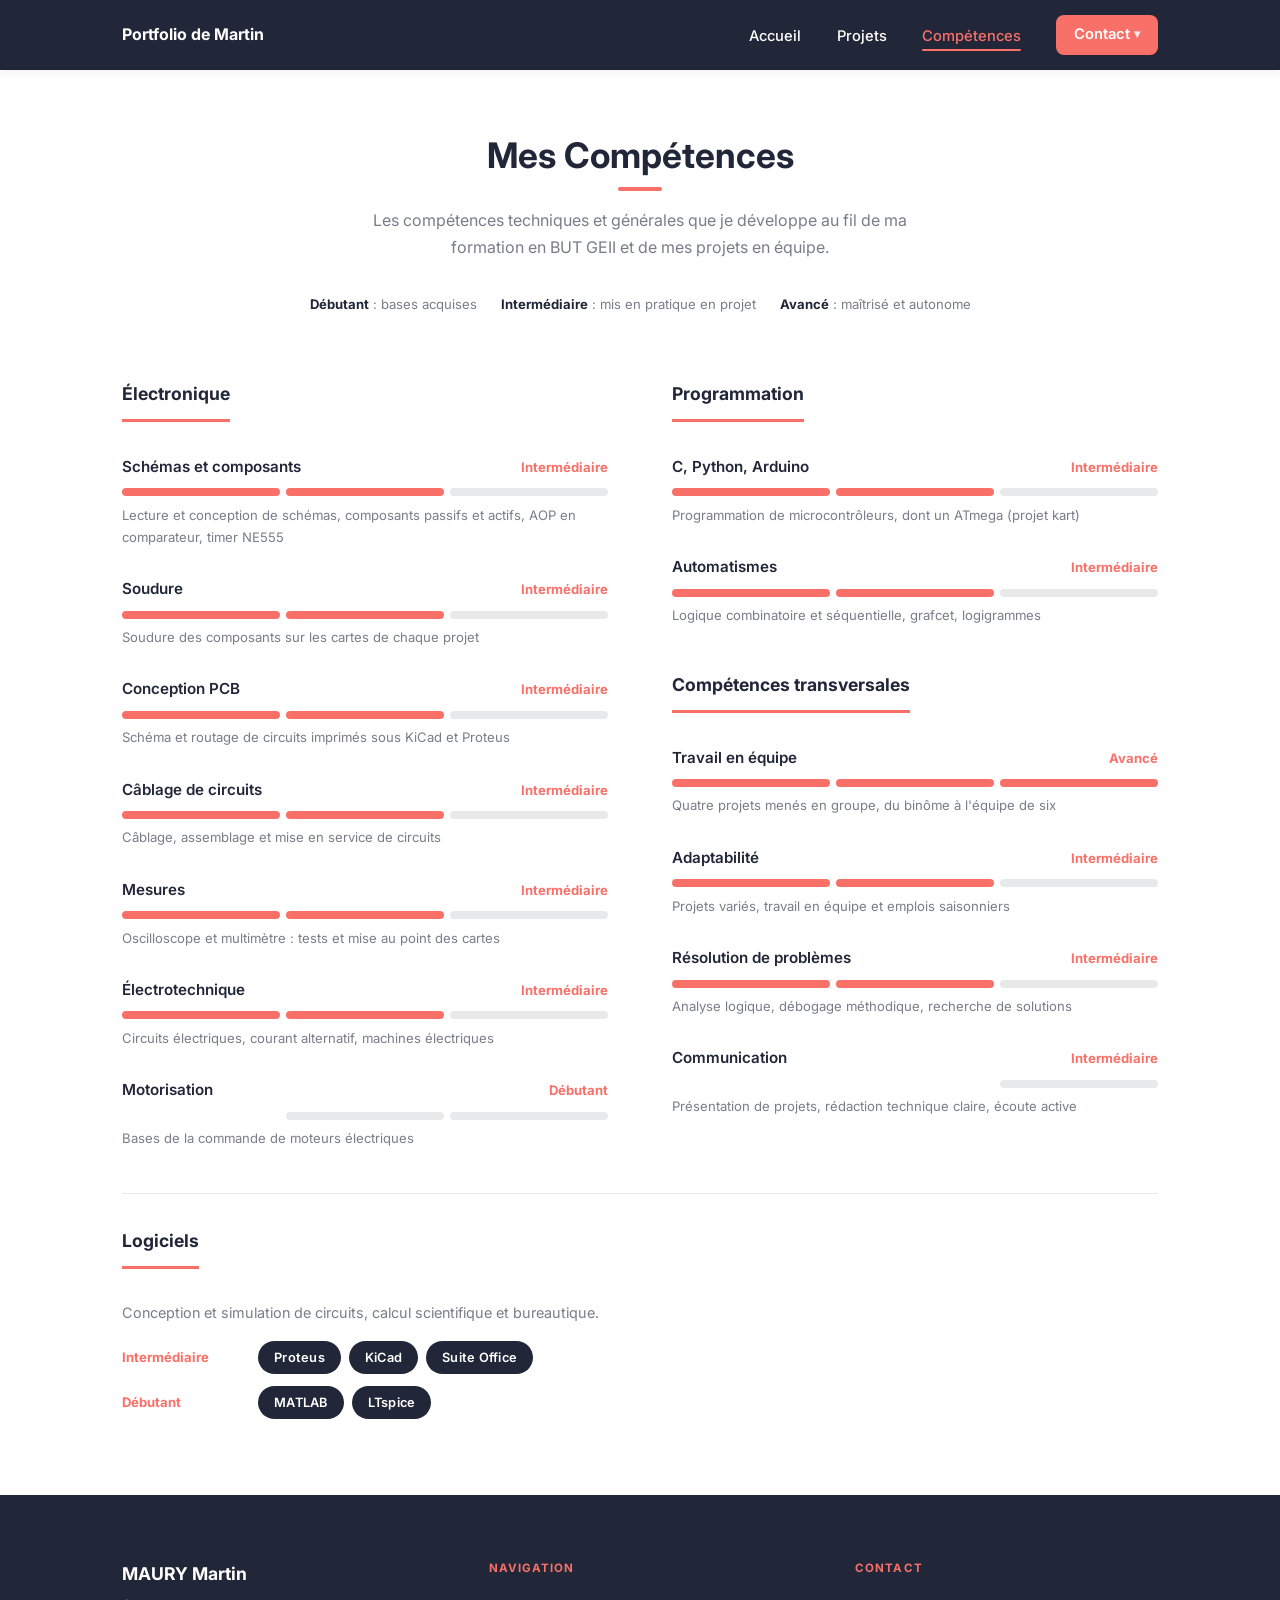
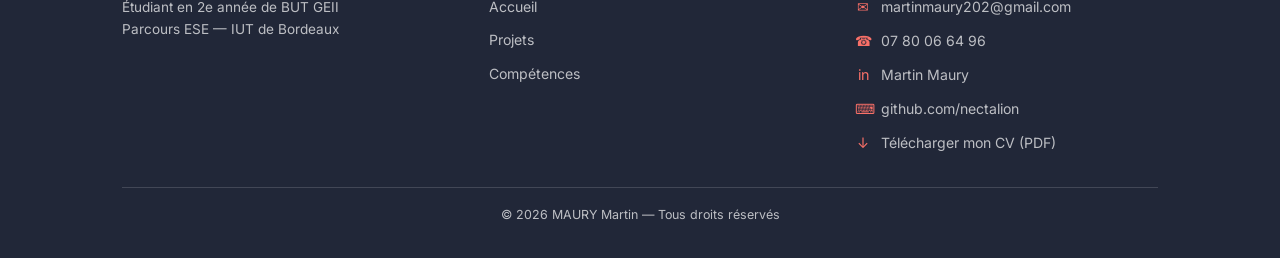
==== commit 8f9c1db2: "Alignement du site sur le CV de novembre 2026 - Parcours ESE (Électronique et Systèmes Embarqués) et" ====
--- a/competences.html
+++ b/competences.html
@@ -4,7 +4,7 @@
   <meta charset="UTF-8" />
   <meta name="viewport" content="width=device-width, initial-scale=1.0" />
   <title>Compétences — MAURY Martin</title>
-  <meta name="description" content="Compétences de Martin MAURY, étudiant en BUT GEII : électronique, électrotechnique, automatismes, programmation C, logiciels KiCad et Proteus, travail en équipe." />
+  <meta name="description" content="Compétences de Martin MAURY, étudiant en BUT GEII parcours ESE : électronique, soudure, conception PCB, mesures, programmation C/Python/Arduino, KiCad, Proteus, MATLAB, LTspice." />
   <meta name="author" content="MAURY Martin" />
   <link rel="stylesheet" href="style.css" />
 </head>
@@ -88,7 +88,7 @@
           de ma formation en BUT GEII et de mes projets en équipe.
         </p>
         <p class="legende-niveaux">
-          <span><strong>Notions</strong> : bases acquises</span>
+          <span><strong>Débutant</strong> : bases acquises</span>
           <span><strong>Intermédiaire</strong> : mis en pratique en projet</span>
           <span><strong>Avancé</strong> : maîtrisé et autonome</span>
         </p>
@@ -100,10 +100,10 @@
         <div class="competences__grille">
 
           <div class="comp-bloc">
-            <h2 class="comp-bloc__titre">Compétences Techniques</h2>
-            <div class="comp-item">
-              <div class="comp-item__entete">
-                <span class="comp-item__nom">Électronique</span>
+            <h2 class="comp-bloc__titre">Électronique</h2>
+            <div class="comp-item">
+              <div class="comp-item__entete">
+                <span class="comp-item__nom">Schémas et composants</span>
                 <span class="comp-item__niveau">Intermédiaire</span>
               </div>
               <div class="niveau niveau--2" role="img" aria-label="Niveau intermédiaire (2 sur 3)">
@@ -113,6 +113,46 @@
             </div>
             <div class="comp-item">
               <div class="comp-item__entete">
+                <span class="comp-item__nom">Soudure</span>
+                <span class="comp-item__niveau">Intermédiaire</span>
+              </div>
+              <div class="niveau niveau--2" role="img" aria-label="Niveau intermédiaire (2 sur 3)">
+                <span></span><span></span><span></span>
+              </div>
+              <p class="comp-item__desc">Soudure des composants sur les cartes de chaque projet</p>
+            </div>
+            <div class="comp-item">
+              <div class="comp-item__entete">
+                <span class="comp-item__nom">Conception PCB</span>
+                <span class="comp-item__niveau">Intermédiaire</span>
+              </div>
+              <div class="niveau niveau--2" role="img" aria-label="Niveau intermédiaire (2 sur 3)">
+                <span></span><span></span><span></span>
+              </div>
+              <p class="comp-item__desc">Schéma et routage de circuits imprimés sous KiCad et Proteus</p>
+            </div>
+            <div class="comp-item">
+              <div class="comp-item__entete">
+                <span class="comp-item__nom">Câblage de circuits</span>
+                <span class="comp-item__niveau">Intermédiaire</span>
+              </div>
+              <div class="niveau niveau--2" role="img" aria-label="Niveau intermédiaire (2 sur 3)">
+                <span></span><span></span><span></span>
+              </div>
+              <p class="comp-item__desc">Câblage, assemblage et mise en service de circuits</p>
+            </div>
+            <div class="comp-item">
+              <div class="comp-item__entete">
+                <span class="comp-item__nom">Mesures</span>
+                <span class="comp-item__niveau">Intermédiaire</span>
+              </div>
+              <div class="niveau niveau--2" role="img" aria-label="Niveau intermédiaire (2 sur 3)">
+                <span></span><span></span><span></span>
+              </div>
+              <p class="comp-item__desc">Oscilloscope et multimètre : tests et mise au point des cartes</p>
+            </div>
+            <div class="comp-item">
+              <div class="comp-item__entete">
                 <span class="comp-item__nom">Électrotechnique</span>
                 <span class="comp-item__niveau">Intermédiaire</span>
               </div>
@@ -123,6 +163,30 @@
             </div>
             <div class="comp-item">
               <div class="comp-item__entete">
+                <span class="comp-item__nom">Motorisation</span>
+                <span class="comp-item__niveau">Débutant</span>
+              </div>
+              <div class="niveau niveau--1" role="img" aria-label="Niveau débutant (1 sur 3)">
+                <span></span><span></span><span></span>
+              </div>
+              <p class="comp-item__desc">Bases de la commande de moteurs électriques</p>
+            </div>
+          </div>
+
+          <div class="comp-bloc">
+            <h2 class="comp-bloc__titre">Programmation</h2>
+            <div class="comp-item">
+              <div class="comp-item__entete">
+                <span class="comp-item__nom">C, Python, Arduino</span>
+                <span class="comp-item__niveau">Intermédiaire</span>
+              </div>
+              <div class="niveau niveau--2" role="img" aria-label="Niveau intermédiaire (2 sur 3)">
+                <span></span><span></span><span></span>
+              </div>
+              <p class="comp-item__desc">Programmation de microcontrôleurs, dont un ATmega (projet kart)</p>
+            </div>
+            <div class="comp-item">
+              <div class="comp-item__entete">
                 <span class="comp-item__nom">Automatismes</span>
                 <span class="comp-item__niveau">Intermédiaire</span>
               </div>
@@ -131,30 +195,8 @@
               </div>
               <p class="comp-item__desc">Logique combinatoire et séquentielle, grafcet, logigrammes</p>
             </div>
-            <div class="comp-item">
-              <div class="comp-item__entete">
-                <span class="comp-item__nom">Programmation C / microcontrôleurs</span>
-                <span class="comp-item__niveau">Notions</span>
-              </div>
-              <div class="niveau niveau--1" role="img" aria-label="Niveau notions (1 sur 3)">
-                <span></span><span></span><span></span>
-              </div>
-              <p class="comp-item__desc">Bases du langage C, programmation d'un ATmega (projet kart)</p>
-            </div>
-            <div class="comp-item">
-              <div class="comp-item__entete">
-                <span class="comp-item__nom">Motorisation</span>
-                <span class="comp-item__niveau">Notions</span>
-              </div>
-              <div class="niveau niveau--1" role="img" aria-label="Niveau notions (1 sur 3)">
-                <span></span><span></span><span></span>
-              </div>
-              <p class="comp-item__desc">Choix et commande de moteurs (projet robot sumo, en cours)</p>
-            </div>
-          </div>
-
-          <div class="comp-bloc">
-            <h2 class="comp-bloc__titre">Compétences Générales</h2>
+
+            <h2 class="comp-bloc__titre comp-bloc__titre--suite">Compétences transversales</h2>
             <div class="comp-item">
               <div class="comp-item__entete">
                 <span class="comp-item__nom">Travail en équipe</span>
@@ -167,6 +209,26 @@
             </div>
             <div class="comp-item">
               <div class="comp-item__entete">
+                <span class="comp-item__nom">Adaptabilité</span>
+                <span class="comp-item__niveau">Intermédiaire</span>
+              </div>
+              <div class="niveau niveau--2" role="img" aria-label="Niveau intermédiaire (2 sur 3)">
+                <span></span><span></span><span></span>
+              </div>
+              <p class="comp-item__desc">Projets variés, travail en équipe et emplois saisonniers</p>
+            </div>
+            <div class="comp-item">
+              <div class="comp-item__entete">
+                <span class="comp-item__nom">Résolution de problèmes</span>
+                <span class="comp-item__niveau">Intermédiaire</span>
+              </div>
+              <div class="niveau niveau--2" role="img" aria-label="Niveau intermédiaire (2 sur 3)">
+                <span></span><span></span><span></span>
+              </div>
+              <p class="comp-item__desc">Analyse logique, débogage méthodique, recherche de solutions</p>
+            </div>
+            <div class="comp-item">
+              <div class="comp-item__entete">
                 <span class="comp-item__nom">Communication</span>
                 <span class="comp-item__niveau">Intermédiaire</span>
               </div>
@@ -174,16 +236,6 @@
                 <span></span><span></span><span></span>
               </div>
               <p class="comp-item__desc">Présentation de projets, rédaction technique claire, écoute active</p>
-            </div>
-            <div class="comp-item">
-              <div class="comp-item__entete">
-                <span class="comp-item__nom">Résolution de problèmes</span>
-                <span class="comp-item__niveau">Intermédiaire</span>
-              </div>
-              <div class="niveau niveau--2" role="img" aria-label="Niveau intermédiaire (2 sur 3)">
-                <span></span><span></span><span></span>
-              </div>
-              <p class="comp-item__desc">Analyse logique, débogage méthodique, recherche de solutions</p>
             </div>
           </div>
 
@@ -191,11 +243,14 @@
 
         <div class="logiciels">
           <h2 class="comp-bloc__titre">Logiciels</h2>
-          <p class="logiciels__texte">Conception de schémas électroniques et routage de circuits imprimés.</p>
-          <div class="tech-badges">
-            <span class="tech-badge">KiCad</span>
-            <span class="tech-badge">Proteus ISIS</span>
-            <span class="tech-badge">Proteus ARES</span>
+          <p class="logiciels__texte">Conception et simulation de circuits, calcul scientifique et bureautique.</p>
+          <div class="logiciels__ligne">
+            <span class="comp-item__niveau">Intermédiaire</span>
+            <div class="tech-badges"><span class="tech-badge">Proteus</span><span class="tech-badge">KiCad</span><span class="tech-badge">Suite Office</span></div>
+          </div>
+          <div class="logiciels__ligne">
+            <span class="comp-item__niveau">Débutant</span>
+            <div class="tech-badges"><span class="tech-badge">MATLAB</span><span class="tech-badge">LTspice</span></div>
           </div>
         </div>
       </div>
@@ -212,7 +267,7 @@
 
         <div>
           <span class="footer__logo">MAURY Martin</span>
-          <p class="footer__tagline">Étudiant en 2e année de BUT GEII<br>IUT de Bordeaux — site de Gradignan</p>
+          <p class="footer__tagline">Étudiant en 2e année de BUT GEII<br>Parcours ESE — IUT de Bordeaux</p>
         </div>
 
         <div>
--- a/style.css
+++ b/style.css
@@ -774,7 +774,7 @@
    ============================================================ */
 .loisirs {
   display: grid;
-  grid-template-columns: repeat(auto-fit, minmax(170px, 1fr));
+  grid-template-columns: repeat(3, 1fr);
   gap: var(--esp-sm);
 }
 
@@ -842,7 +842,7 @@
 .carte:hover .carte__image { transform: scale(1.05); }
 
 /* Illustration (SVG) : affichée en entier, sans recadrage */
-.image--entiere { object-fit: contain; }
+img.image--entiere { object-fit: contain; }
 
 /* Badge de statut posé sur l'image */
 .carte__image-zone .statut {
@@ -1068,6 +1068,9 @@
   margin-bottom: var(--esp-md);
 }
 
+/* Second titre dans une même colonne (ex. « Compétences transversales ») */
+.comp-bloc__titre--suite { margin-top: var(--esp-sm); }
+
 /* Légende des niveaux */
 .legende-niveaux {
   display: flex;
@@ -1150,6 +1153,15 @@
   margin-bottom: var(--esp-sm);
 }
 
+/* Une ligne par niveau : « Intermédiaire » + badges */
+.logiciels__ligne {
+  display: grid;
+  grid-template-columns: 120px 1fr;
+  align-items: center;
+  gap: 1rem;
+  margin-bottom: 0.75rem;
+}
+
 
 /* ============================================================
    15. PIED DE PAGE
@@ -1285,6 +1297,8 @@
     grid-template-columns: 1fr;
     gap: var(--esp-md);
   }
+
+  .loisirs { grid-template-columns: repeat(2, 1fr); }
 
   .fiche { grid-template-columns: repeat(2, 1fr); }
 
@@ -1389,9 +1403,18 @@
   .frise__point { left: -1.5rem; }
   .frise__carte { padding: var(--esp-sm); }
 
+  /* ---- Loisirs ---- */
+  .loisirs { grid-template-columns: 1fr; }
+
   /* ---- Projets ---- */
   .grille-projets { grid-template-columns: 1fr; }
 
+  /* ---- Compétences ---- */
+  .logiciels__ligne {
+    grid-template-columns: 1fr;
+    gap: 0.4rem;
+  }
+
   .carte__corps { padding: 1.5rem; }
 
   /* ---- Détail projet ---- */
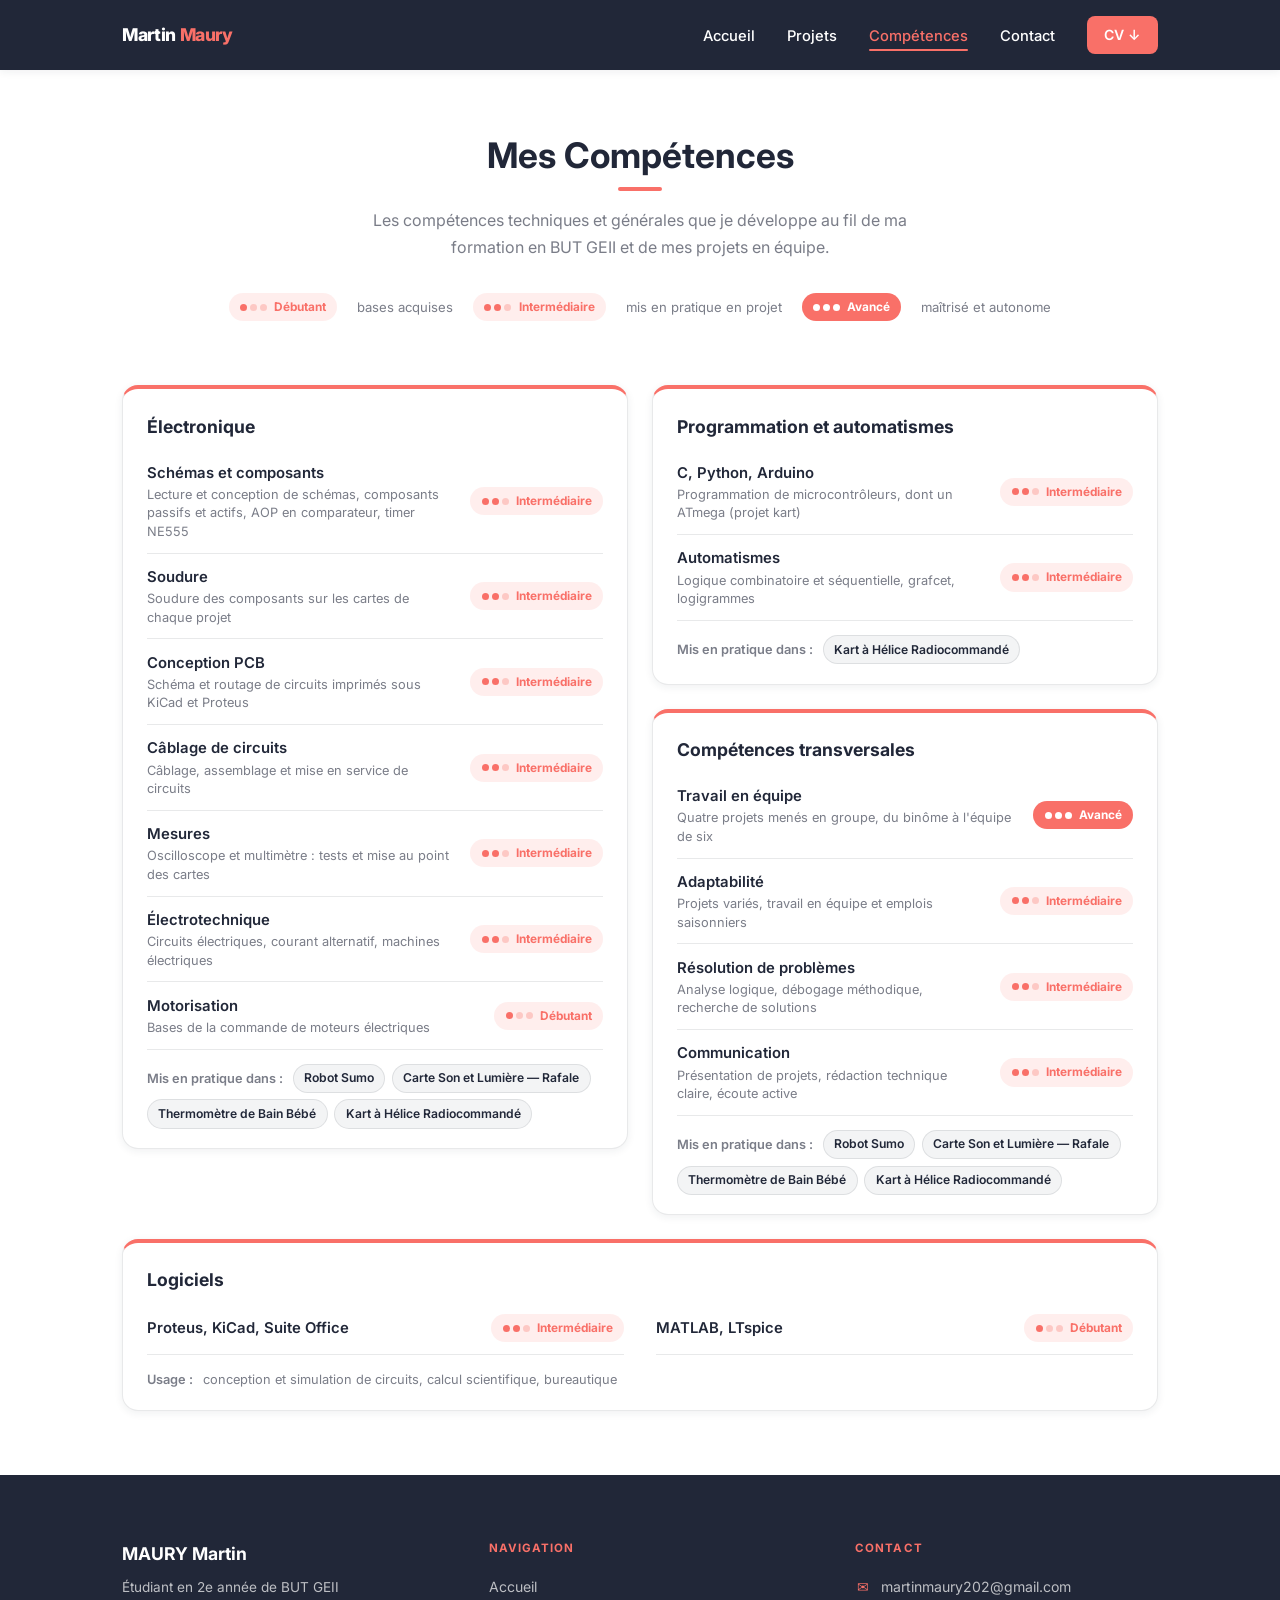
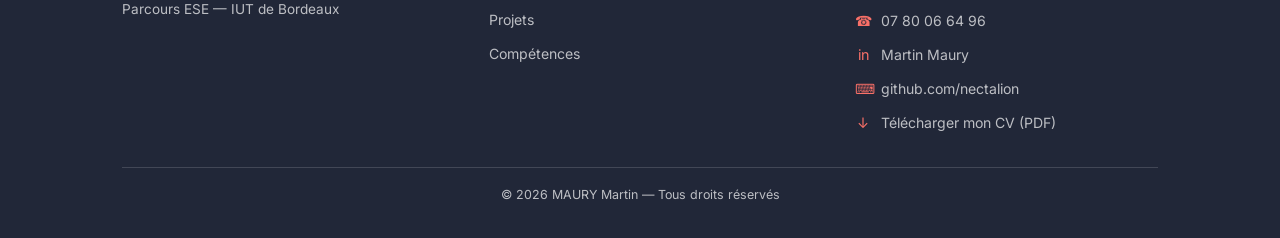
==== commit 7eb1c05e: "Nouvelle mise en page : accueil, pages projet, compétences Accueil - Badge « Objectif 2027 · Stage a" ====
--- a/competences.html
+++ b/competences.html
@@ -19,7 +19,7 @@
     <input type="checkbox" id="nav-toggle" class="nav-checkbox" aria-hidden="true" tabindex="-1" />
     <div class="nav-conteneur">
 
-      <a href="index.html" class="nav-logo">Portfolio de Martin</a>
+      <a href="index.html" class="nav-logo">Martin <span>Maury</span></a>
 
       <label for="nav-toggle" class="nav-hamburger" aria-label="Ouvrir ou fermer le menu">
         <span class="nav-hamburger__trait"></span>
@@ -31,49 +31,8 @@
         <li><a href="index.html" class="nav-lien">Accueil</a></li>
         <li><a href="projects.html" class="nav-lien">Projets</a></li>
         <li><a href="competences.html" class="nav-lien actif" aria-current="page">Compétences</a></li>
-
-        <!-- Contact : panneau déroulant au survol (desktop) / affiché à plat (mobile) -->
-        <li class="nav-contact">
-          <span class="nav-contact-btn" tabindex="0">Contact</span>
-          <div class="panneau-contact">
-            <p class="panneau-contact__titre">Me contacter</p>
-            <div class="contact-ligne">
-              <div class="contact-ligne__icone" aria-hidden="true">✉</div>
-              <div class="contact-ligne__info">
-                <span class="contact-ligne__label">Email</span>
-                <a href="mailto:martinmaury202@gmail.com" class="contact-ligne__valeur">martinmaury202@gmail.com</a>
-              </div>
-            </div>
-            <div class="contact-ligne">
-              <div class="contact-ligne__icone" aria-hidden="true">☎</div>
-              <div class="contact-ligne__info">
-                <span class="contact-ligne__label">Téléphone</span>
-                <a href="tel:+33780066496" class="contact-ligne__valeur">07 80 06 64 96</a>
-              </div>
-            </div>
-            <div class="contact-ligne">
-              <div class="contact-ligne__icone" aria-hidden="true">in</div>
-              <div class="contact-ligne__info">
-                <span class="contact-ligne__label">LinkedIn</span>
-                <a href="https://www.linkedin.com/in/martin-maury-9a10003b6/" class="contact-ligne__valeur" target="_blank" rel="noopener">Martin Maury</a>
-              </div>
-            </div>
-            <div class="contact-ligne">
-              <div class="contact-ligne__icone" aria-hidden="true">⌨</div>
-              <div class="contact-ligne__info">
-                <span class="contact-ligne__label">GitHub</span>
-                <a href="https://github.com/nectalion" class="contact-ligne__valeur" target="_blank" rel="noopener">github.com/nectalion</a>
-              </div>
-            </div>
-            <div class="contact-ligne">
-              <div class="contact-ligne__icone" aria-hidden="true">↓</div>
-              <div class="contact-ligne__info">
-                <span class="contact-ligne__label">CV</span>
-                <a href="cv-martin-maury.pdf" class="contact-ligne__valeur" download>Télécharger mon CV (PDF)</a>
-              </div>
-            </div>
-          </div>
-        </li>
+        <li><a href="index.html#contact" class="nav-lien">Contact</a></li>
+        <li><a href="cv-martin-maury.pdf" class="nav-cv" download>CV ↓</a></li>
       </ul>
     </div>
   </nav>
@@ -88,170 +47,141 @@
           de ma formation en BUT GEII et de mes projets en équipe.
         </p>
         <p class="legende-niveaux">
-          <span><strong>Débutant</strong> : bases acquises</span>
-          <span><strong>Intermédiaire</strong> : mis en pratique en projet</span>
-          <span><strong>Avancé</strong> : maîtrisé et autonome</span>
+          <span class="niv niv--1" role="img" aria-label="Niveau débutant (1 sur 3)"><span class="niv__points" aria-hidden="true"><span class="niv__point niv__point--plein"></span><span class="niv__point"></span><span class="niv__point"></span></span>Débutant</span> bases acquises
+          <span class="niv niv--2" role="img" aria-label="Niveau intermédiaire (2 sur 3)"><span class="niv__points" aria-hidden="true"><span class="niv__point niv__point--plein"></span><span class="niv__point niv__point--plein"></span><span class="niv__point"></span></span>Intermédiaire</span> mis en pratique en projet
+          <span class="niv niv--3" role="img" aria-label="Niveau avancé (3 sur 3)"><span class="niv__points" aria-hidden="true"><span class="niv__point niv__point--plein"></span><span class="niv__point niv__point--plein"></span><span class="niv__point niv__point--plein"></span></span>Avancé</span> maîtrisé et autonome
         </p>
       </div>
     </header>
 
     <section class="section" aria-labelledby="titre-competences">
       <div class="conteneur">
-        <div class="competences__grille">
-
-          <div class="comp-bloc">
-            <h2 class="comp-bloc__titre">Électronique</h2>
-            <div class="comp-item">
-              <div class="comp-item__entete">
-                <span class="comp-item__nom">Schémas et composants</span>
-                <span class="comp-item__niveau">Intermédiaire</span>
-              </div>
-              <div class="niveau niveau--2" role="img" aria-label="Niveau intermédiaire (2 sur 3)">
-                <span></span><span></span><span></span>
-              </div>
-              <p class="comp-item__desc">Lecture et conception de schémas, composants passifs et actifs, AOP en comparateur, timer NE555</p>
-            </div>
-            <div class="comp-item">
-              <div class="comp-item__entete">
-                <span class="comp-item__nom">Soudure</span>
-                <span class="comp-item__niveau">Intermédiaire</span>
-              </div>
-              <div class="niveau niveau--2" role="img" aria-label="Niveau intermédiaire (2 sur 3)">
-                <span></span><span></span><span></span>
-              </div>
-              <p class="comp-item__desc">Soudure des composants sur les cartes de chaque projet</p>
-            </div>
-            <div class="comp-item">
-              <div class="comp-item__entete">
-                <span class="comp-item__nom">Conception PCB</span>
-                <span class="comp-item__niveau">Intermédiaire</span>
-              </div>
-              <div class="niveau niveau--2" role="img" aria-label="Niveau intermédiaire (2 sur 3)">
-                <span></span><span></span><span></span>
-              </div>
-              <p class="comp-item__desc">Schéma et routage de circuits imprimés sous KiCad et Proteus</p>
-            </div>
-            <div class="comp-item">
-              <div class="comp-item__entete">
-                <span class="comp-item__nom">Câblage de circuits</span>
-                <span class="comp-item__niveau">Intermédiaire</span>
-              </div>
-              <div class="niveau niveau--2" role="img" aria-label="Niveau intermédiaire (2 sur 3)">
-                <span></span><span></span><span></span>
-              </div>
-              <p class="comp-item__desc">Câblage, assemblage et mise en service de circuits</p>
-            </div>
-            <div class="comp-item">
-              <div class="comp-item__entete">
-                <span class="comp-item__nom">Mesures</span>
-                <span class="comp-item__niveau">Intermédiaire</span>
-              </div>
-              <div class="niveau niveau--2" role="img" aria-label="Niveau intermédiaire (2 sur 3)">
-                <span></span><span></span><span></span>
-              </div>
-              <p class="comp-item__desc">Oscilloscope et multimètre : tests et mise au point des cartes</p>
-            </div>
-            <div class="comp-item">
-              <div class="comp-item__entete">
-                <span class="comp-item__nom">Électrotechnique</span>
-                <span class="comp-item__niveau">Intermédiaire</span>
-              </div>
-              <div class="niveau niveau--2" role="img" aria-label="Niveau intermédiaire (2 sur 3)">
-                <span></span><span></span><span></span>
-              </div>
-              <p class="comp-item__desc">Circuits électriques, courant alternatif, machines électriques</p>
-            </div>
-            <div class="comp-item">
-              <div class="comp-item__entete">
-                <span class="comp-item__nom">Motorisation</span>
-                <span class="comp-item__niveau">Débutant</span>
-              </div>
-              <div class="niveau niveau--1" role="img" aria-label="Niveau débutant (1 sur 3)">
-                <span></span><span></span><span></span>
-              </div>
-              <p class="comp-item__desc">Bases de la commande de moteurs électriques</p>
-            </div>
+        <div class="domaines">
+          <section class="domaine" aria-label="Électronique">
+            <h2 class="domaine__titre">Électronique</h2>
+            <ul class="domaine__liste">
+              <li class="comp">
+                <div class="comp__texte">
+                  <span class="comp__nom">Schémas et composants</span>
+                  <span class="comp__desc">Lecture et conception de schémas, composants passifs et actifs, AOP en comparateur, timer NE555</span>
+                </div>
+                <span class="niv niv--2" role="img" aria-label="Niveau intermédiaire (2 sur 3)"><span class="niv__points" aria-hidden="true"><span class="niv__point niv__point--plein"></span><span class="niv__point niv__point--plein"></span><span class="niv__point"></span></span>Intermédiaire</span>
+              </li>
+              <li class="comp">
+                <div class="comp__texte">
+                  <span class="comp__nom">Soudure</span>
+                  <span class="comp__desc">Soudure des composants sur les cartes de chaque projet</span>
+                </div>
+                <span class="niv niv--2" role="img" aria-label="Niveau intermédiaire (2 sur 3)"><span class="niv__points" aria-hidden="true"><span class="niv__point niv__point--plein"></span><span class="niv__point niv__point--plein"></span><span class="niv__point"></span></span>Intermédiaire</span>
+              </li>
+              <li class="comp">
+                <div class="comp__texte">
+                  <span class="comp__nom">Conception PCB</span>
+                  <span class="comp__desc">Schéma et routage de circuits imprimés sous KiCad et Proteus</span>
+                </div>
+                <span class="niv niv--2" role="img" aria-label="Niveau intermédiaire (2 sur 3)"><span class="niv__points" aria-hidden="true"><span class="niv__point niv__point--plein"></span><span class="niv__point niv__point--plein"></span><span class="niv__point"></span></span>Intermédiaire</span>
+              </li>
+              <li class="comp">
+                <div class="comp__texte">
+                  <span class="comp__nom">Câblage de circuits</span>
+                  <span class="comp__desc">Câblage, assemblage et mise en service de circuits</span>
+                </div>
+                <span class="niv niv--2" role="img" aria-label="Niveau intermédiaire (2 sur 3)"><span class="niv__points" aria-hidden="true"><span class="niv__point niv__point--plein"></span><span class="niv__point niv__point--plein"></span><span class="niv__point"></span></span>Intermédiaire</span>
+              </li>
+              <li class="comp">
+                <div class="comp__texte">
+                  <span class="comp__nom">Mesures</span>
+                  <span class="comp__desc">Oscilloscope et multimètre : tests et mise au point des cartes</span>
+                </div>
+                <span class="niv niv--2" role="img" aria-label="Niveau intermédiaire (2 sur 3)"><span class="niv__points" aria-hidden="true"><span class="niv__point niv__point--plein"></span><span class="niv__point niv__point--plein"></span><span class="niv__point"></span></span>Intermédiaire</span>
+              </li>
+              <li class="comp">
+                <div class="comp__texte">
+                  <span class="comp__nom">Électrotechnique</span>
+                  <span class="comp__desc">Circuits électriques, courant alternatif, machines électriques</span>
+                </div>
+                <span class="niv niv--2" role="img" aria-label="Niveau intermédiaire (2 sur 3)"><span class="niv__points" aria-hidden="true"><span class="niv__point niv__point--plein"></span><span class="niv__point niv__point--plein"></span><span class="niv__point"></span></span>Intermédiaire</span>
+              </li>
+              <li class="comp">
+                <div class="comp__texte">
+                  <span class="comp__nom">Motorisation</span>
+                  <span class="comp__desc">Bases de la commande de moteurs électriques</span>
+                </div>
+                <span class="niv niv--1" role="img" aria-label="Niveau débutant (1 sur 3)"><span class="niv__points" aria-hidden="true"><span class="niv__point niv__point--plein"></span><span class="niv__point"></span><span class="niv__point"></span></span>Débutant</span>
+              </li>
+            </ul>
+            <p class="domaine__preuves"><span>Mis en pratique dans :</span> <a href="projet4.html" class="puce-projet">Robot Sumo</a> <a href="projet1.html" class="puce-projet">Carte Son et Lumière — Rafale</a> <a href="projet2.html" class="puce-projet">Thermomètre de Bain Bébé</a> <a href="projet3.html" class="puce-projet">Kart à Hélice Radiocommandé</a></p>
+          </section>
+          <div class="domaines__colonne">
+          <section class="domaine" aria-label="Programmation et automatismes">
+            <h2 class="domaine__titre">Programmation et automatismes</h2>
+            <ul class="domaine__liste">
+              <li class="comp">
+                <div class="comp__texte">
+                  <span class="comp__nom">C, Python, Arduino</span>
+                  <span class="comp__desc">Programmation de microcontrôleurs, dont un ATmega (projet kart)</span>
+                </div>
+                <span class="niv niv--2" role="img" aria-label="Niveau intermédiaire (2 sur 3)"><span class="niv__points" aria-hidden="true"><span class="niv__point niv__point--plein"></span><span class="niv__point niv__point--plein"></span><span class="niv__point"></span></span>Intermédiaire</span>
+              </li>
+              <li class="comp">
+                <div class="comp__texte">
+                  <span class="comp__nom">Automatismes</span>
+                  <span class="comp__desc">Logique combinatoire et séquentielle, grafcet, logigrammes</span>
+                </div>
+                <span class="niv niv--2" role="img" aria-label="Niveau intermédiaire (2 sur 3)"><span class="niv__points" aria-hidden="true"><span class="niv__point niv__point--plein"></span><span class="niv__point niv__point--plein"></span><span class="niv__point"></span></span>Intermédiaire</span>
+              </li>
+            </ul>
+            <p class="domaine__preuves"><span>Mis en pratique dans :</span> <a href="projet3.html" class="puce-projet">Kart à Hélice Radiocommandé</a></p>
+          </section>
+          <section class="domaine" aria-label="Compétences transversales">
+            <h2 class="domaine__titre">Compétences transversales</h2>
+            <ul class="domaine__liste">
+              <li class="comp">
+                <div class="comp__texte">
+                  <span class="comp__nom">Travail en équipe</span>
+                  <span class="comp__desc">Quatre projets menés en groupe, du binôme à l'équipe de six</span>
+                </div>
+                <span class="niv niv--3" role="img" aria-label="Niveau avancé (3 sur 3)"><span class="niv__points" aria-hidden="true"><span class="niv__point niv__point--plein"></span><span class="niv__point niv__point--plein"></span><span class="niv__point niv__point--plein"></span></span>Avancé</span>
+              </li>
+              <li class="comp">
+                <div class="comp__texte">
+                  <span class="comp__nom">Adaptabilité</span>
+                  <span class="comp__desc">Projets variés, travail en équipe et emplois saisonniers</span>
+                </div>
+                <span class="niv niv--2" role="img" aria-label="Niveau intermédiaire (2 sur 3)"><span class="niv__points" aria-hidden="true"><span class="niv__point niv__point--plein"></span><span class="niv__point niv__point--plein"></span><span class="niv__point"></span></span>Intermédiaire</span>
+              </li>
+              <li class="comp">
+                <div class="comp__texte">
+                  <span class="comp__nom">Résolution de problèmes</span>
+                  <span class="comp__desc">Analyse logique, débogage méthodique, recherche de solutions</span>
+                </div>
+                <span class="niv niv--2" role="img" aria-label="Niveau intermédiaire (2 sur 3)"><span class="niv__points" aria-hidden="true"><span class="niv__point niv__point--plein"></span><span class="niv__point niv__point--plein"></span><span class="niv__point"></span></span>Intermédiaire</span>
+              </li>
+              <li class="comp">
+                <div class="comp__texte">
+                  <span class="comp__nom">Communication</span>
+                  <span class="comp__desc">Présentation de projets, rédaction technique claire, écoute active</span>
+                </div>
+                <span class="niv niv--2" role="img" aria-label="Niveau intermédiaire (2 sur 3)"><span class="niv__points" aria-hidden="true"><span class="niv__point niv__point--plein"></span><span class="niv__point niv__point--plein"></span><span class="niv__point"></span></span>Intermédiaire</span>
+              </li>
+            </ul>
+            <p class="domaine__preuves"><span>Mis en pratique dans :</span> <a href="projet4.html" class="puce-projet">Robot Sumo</a> <a href="projet1.html" class="puce-projet">Carte Son et Lumière — Rafale</a> <a href="projet2.html" class="puce-projet">Thermomètre de Bain Bébé</a> <a href="projet3.html" class="puce-projet">Kart à Hélice Radiocommandé</a></p>
+          </section>
           </div>
-
-          <div class="comp-bloc">
-            <h2 class="comp-bloc__titre">Programmation</h2>
-            <div class="comp-item">
-              <div class="comp-item__entete">
-                <span class="comp-item__nom">C, Python, Arduino</span>
-                <span class="comp-item__niveau">Intermédiaire</span>
-              </div>
-              <div class="niveau niveau--2" role="img" aria-label="Niveau intermédiaire (2 sur 3)">
-                <span></span><span></span><span></span>
-              </div>
-              <p class="comp-item__desc">Programmation de microcontrôleurs, dont un ATmega (projet kart)</p>
-            </div>
-            <div class="comp-item">
-              <div class="comp-item__entete">
-                <span class="comp-item__nom">Automatismes</span>
-                <span class="comp-item__niveau">Intermédiaire</span>
-              </div>
-              <div class="niveau niveau--2" role="img" aria-label="Niveau intermédiaire (2 sur 3)">
-                <span></span><span></span><span></span>
-              </div>
-              <p class="comp-item__desc">Logique combinatoire et séquentielle, grafcet, logigrammes</p>
-            </div>
-
-            <h2 class="comp-bloc__titre comp-bloc__titre--suite">Compétences transversales</h2>
-            <div class="comp-item">
-              <div class="comp-item__entete">
-                <span class="comp-item__nom">Travail en équipe</span>
-                <span class="comp-item__niveau">Avancé</span>
-              </div>
-              <div class="niveau niveau--3" role="img" aria-label="Niveau avancé (3 sur 3)">
-                <span></span><span></span><span></span>
-              </div>
-              <p class="comp-item__desc">Quatre projets menés en groupe, du binôme à l'équipe de six</p>
-            </div>
-            <div class="comp-item">
-              <div class="comp-item__entete">
-                <span class="comp-item__nom">Adaptabilité</span>
-                <span class="comp-item__niveau">Intermédiaire</span>
-              </div>
-              <div class="niveau niveau--2" role="img" aria-label="Niveau intermédiaire (2 sur 3)">
-                <span></span><span></span><span></span>
-              </div>
-              <p class="comp-item__desc">Projets variés, travail en équipe et emplois saisonniers</p>
-            </div>
-            <div class="comp-item">
-              <div class="comp-item__entete">
-                <span class="comp-item__nom">Résolution de problèmes</span>
-                <span class="comp-item__niveau">Intermédiaire</span>
-              </div>
-              <div class="niveau niveau--2" role="img" aria-label="Niveau intermédiaire (2 sur 3)">
-                <span></span><span></span><span></span>
-              </div>
-              <p class="comp-item__desc">Analyse logique, débogage méthodique, recherche de solutions</p>
-            </div>
-            <div class="comp-item">
-              <div class="comp-item__entete">
-                <span class="comp-item__nom">Communication</span>
-                <span class="comp-item__niveau">Intermédiaire</span>
-              </div>
-              <div class="niveau niveau--2" role="img" aria-label="Niveau intermédiaire (2 sur 3)">
-                <span></span><span></span><span></span>
-              </div>
-              <p class="comp-item__desc">Présentation de projets, rédaction technique claire, écoute active</p>
-            </div>
-          </div>
-
-        </div>
-
-        <div class="logiciels">
-          <h2 class="comp-bloc__titre">Logiciels</h2>
-          <p class="logiciels__texte">Conception et simulation de circuits, calcul scientifique et bureautique.</p>
-          <div class="logiciels__ligne">
-            <span class="comp-item__niveau">Intermédiaire</span>
-            <div class="tech-badges"><span class="tech-badge">Proteus</span><span class="tech-badge">KiCad</span><span class="tech-badge">Suite Office</span></div>
-          </div>
-          <div class="logiciels__ligne">
-            <span class="comp-item__niveau">Débutant</span>
-            <div class="tech-badges"><span class="tech-badge">MATLAB</span><span class="tech-badge">LTspice</span></div>
-          </div>
+          <section class="domaine" aria-label="Logiciels">
+            <h2 class="domaine__titre">Logiciels</h2>
+            <ul class="domaine__liste">
+              <li class="comp">
+                <div class="comp__texte"><span class="comp__nom">Proteus, KiCad, Suite Office</span></div>
+                <span class="niv niv--2" role="img" aria-label="Niveau intermédiaire (2 sur 3)"><span class="niv__points" aria-hidden="true"><span class="niv__point niv__point--plein"></span><span class="niv__point niv__point--plein"></span><span class="niv__point"></span></span>Intermédiaire</span>
+              </li>
+              <li class="comp">
+                <div class="comp__texte"><span class="comp__nom">MATLAB, LTspice</span></div>
+                <span class="niv niv--1" role="img" aria-label="Niveau débutant (1 sur 3)"><span class="niv__points" aria-hidden="true"><span class="niv__point niv__point--plein"></span><span class="niv__point"></span><span class="niv__point"></span></span>Débutant</span>
+              </li>
+            </ul>
+            <p class="domaine__preuves"><span>Usage :</span> <span>conception et simulation de circuits, calcul scientifique, bureautique</span></p>
+          </section>
         </div>
       </div>
     </section>
--- a/style.css
+++ b/style.css
@@ -9,21 +9,23 @@
    01. Police
    02. Variables (design tokens)
    03. Reset et styles de base
-   04. Utilitaires : titres, boutons, badges
-   05. Navigation principale + panneau Contact
+   04. Utilitaires : titres, boutons, liens, badges
+   05. Navigation principale
    06. Menu hamburger (mobile, CSS pur)
    07. Mise en page générale (conteneur, sections, en-têtes)
    08. Accueil — Héros
-   09. Accueil — Objectif
-   10. Accueil — Parcours (frise)
-   11. Accueil — Loisirs
-   12. Projets — Grille de cartes
-   13. Détail projet
-   14. Compétences
-   15. Pied de page
-   16. Animations
-   17. Responsive tablette (max-width: 900px)
-   18. Responsive mobile   (max-width: 700px)
+   09. Accueil — Projets phares (vignettes)
+   10. Accueil — Parcours (frise) + objectif
+   11. Accueil — Loisirs (cartes photo, mosaïque)
+   12. Accueil — Contact
+   13. Visionneuse photo plein écran (CSS pur)
+   14. Projets — Grille de cartes
+   15. Détail projet (2 colonnes + fiche)
+   16. Compétences (domaines + pastilles de niveau)
+   17. Pied de page
+   18. Animations
+   19. Responsive tablette (max-width: 900px)
+   20. Responsive mobile   (max-width: 700px)
    ============================================================ */
 
 
@@ -51,6 +53,7 @@
   --accent-pale : rgba(249, 112, 104, 0.12);
   --blanc-70    : rgba(255, 255, 255, 0.70);
   --blanc-15    : rgba(255, 255, 255, 0.15);
+  --blanc-08    : rgba(255, 255, 255, 0.08);
 
   /* Typographie */
   --police : 'Inter', -apple-system, BlinkMacSystemFont, 'Segoe UI', sans-serif;
@@ -60,7 +63,7 @@
   --esp-sm : 1rem;     /* 16px */
   --esp-md : 2rem;     /* 32px */
   --esp-lg : 4rem;     /* 64px */
-  --esp-xl : 6rem;     /* 96px */
+  --esp-xl : 5rem;     /* 80px */
 
   /* Transitions */
   --t-vite  : 0.20s ease;
@@ -78,9 +81,8 @@
   --rayon-xl : 24px;
 
   /* Mise en page */
-  --largeur-max   : 1100px;
-  --largeur-texte : 760px;   /* Largeur confortable pour les longs textes */
-  --hauteur-nav   : 70px;
+  --largeur-max : 1100px;
+  --hauteur-nav : 70px;
 }
 
 
@@ -96,6 +98,8 @@
 html {
   font-size: 16px;
   scroll-behavior: smooth;
+  /* Les ancres (#projets, #contact) ne passent pas sous la navbar fixe */
+  scroll-padding-top: calc(var(--hauteur-nav) + 1rem);
 }
 
 body {
@@ -134,7 +138,7 @@
 
 
 /* ============================================================
-   04. UTILITAIRES : TITRES, BOUTONS, BADGES
+   04. UTILITAIRES : TITRES, BOUTONS, LIENS, BADGES
    ============================================================ */
 
 /* Titre de section (h1 des pages internes, h2 des sections) */
@@ -159,7 +163,7 @@
 
 .titre-section--blanc { color: var(--blanc); }
 
-/* Petit sur-titre en capitales corail (ex. « Électronique · 1re année ») */
+/* Petit sur-titre en capitales corail */
 .sur-titre {
   font-size: 0.78rem;
   font-weight: 700;
@@ -177,7 +181,7 @@
   font-family: var(--police);
   font-size: 0.95rem;
   font-weight: 600;
-  padding: 0.75rem 1.8rem;
+  padding: 0.75rem 1.6rem;
   border-radius: var(--rayon);
   border: 2px solid transparent;
   cursor: pointer;
@@ -221,7 +225,7 @@
   font-size: 0.88rem;
   font-weight: 500;
   color: var(--sombre-60);
-  margin-bottom: var(--esp-md);
+  margin-bottom: var(--esp-sm);
   transition: color var(--t-vite), gap var(--t-vite);
 }
 
@@ -235,7 +239,7 @@
   display: inline-flex;
   align-items: center;
   gap: 0.4rem;
-  font-size: 0.88rem;
+  font-size: 0.9rem;
   font-weight: 600;
   color: var(--accent);
   transition: gap var(--t-vite);
@@ -258,27 +262,28 @@
   border-radius: 20px;
 }
 
-/* Badge technique (pilule sombre : composants, logiciels) */
+/* Badge technique (pilule sombre : composants) */
 .tech-badges {
   display: flex;
   flex-wrap: wrap;
-  gap: 0.5rem;
+  gap: 0.4rem;
 }
 
 .tech-badge {
   background-color: var(--sombre);
   color: var(--blanc);
-  font-size: 0.8rem;
+  font-size: 0.78rem;
   font-weight: 600;
-  padding: 0.35rem 1rem;
+  padding: 0.3rem 0.85rem;
   border-radius: 20px;
   letter-spacing: 0.02em;
 }
 
-/* Badge de statut « En cours » */
+/* Badge de statut « En cours » (pastille qui pulse) */
 .statut {
   display: inline-flex;
   align-items: center;
+  align-self: flex-start;
   gap: 0.4rem;
   font-size: 0.72rem;
   font-weight: 700;
@@ -299,6 +304,9 @@
   animation: pulser 1.6s ease-in-out infinite;
 }
 
+/* Illustration (SVG) : affichée en entier, sans recadrage */
+img.image--entiere { object-fit: contain; }
+
 
 /* ============================================================
    05. NAVIGATION PRINCIPALE
@@ -326,19 +334,22 @@
 }
 
 .nav-logo {
-  font-size: 1rem;
-  font-weight: 700;
+  font-size: 1.1rem;
+  font-weight: 800;
+  letter-spacing: -0.02em;
   color: var(--blanc);
   white-space: nowrap;
-  transition: color var(--t-vite);
-}
-
-.nav-logo:hover { color: var(--accent); }
+  transition: opacity var(--t-vite);
+}
+
+.nav-logo span { color: var(--accent); }
+
+.nav-logo:hover { opacity: 0.8; }
 
 .nav-menu {
   display: flex;
   align-items: center;
-  gap: 2.2rem;
+  gap: 2rem;
 }
 
 .nav-lien {
@@ -369,130 +380,22 @@
 .nav-lien:hover::after,
 .nav-lien.actif::after { width: 100%; }
 
-/* --- Contact : panneau déroulant au survol / focus (CSS pur) --- */
-.nav-contact { position: relative; }
-
-.nav-contact-btn {
-  display: inline-flex;
-  align-items: center;
-  gap: 0.3rem;
-  font-size: 0.92rem;
+/* Bouton « CV ↓ » toujours visible */
+.nav-cv {
+  display: inline-block;
+  font-size: 0.88rem;
   font-weight: 600;
   color: var(--blanc);
   background-color: var(--accent);
   padding: 0.45rem 1.1rem;
   border-radius: var(--rayon);
-  cursor: default;
-  user-select: none;
-  transition: background-color var(--t-vite);
-}
-
-.nav-contact-btn::after {
-  content: '▾';
-  font-size: 0.72rem;
-  opacity: 0.85;
-  transition: transform var(--t-norm);
-}
-
-.nav-contact:hover .nav-contact-btn,
-.nav-contact:focus-within .nav-contact-btn { background-color: var(--blanc-15); }
-
-.nav-contact:hover .nav-contact-btn::after,
-.nav-contact:focus-within .nav-contact-btn::after { transform: rotate(180deg); }
-
-.panneau-contact {
-  position: absolute;
-  top: 100%;
-  right: 0;
-  width: 300px;
-  margin-top: 14px;
-  background-color: var(--sombre);
-  border-radius: var(--rayon-lg);
-  border-top: 3px solid var(--accent);
-  padding: var(--esp-sm) var(--esp-md);
-  box-shadow: var(--ombre-lg);
-  opacity: 0;
-  transform: translateY(-10px);
-  pointer-events: none;
-  transition: opacity var(--t-norm), transform var(--t-norm);
-}
-
-/* Zone invisible qui « relie » le bouton au panneau (le survol ne se perd pas) */
-.panneau-contact::before {
-  content: '';
-  position: absolute;
-  left: 0;
-  right: 0;
-  top: -17px;
-  height: 17px;
-}
-
-.nav-contact:hover .panneau-contact,
-.nav-contact:focus-within .panneau-contact {
-  opacity: 1;
-  transform: translateY(0);
-  pointer-events: auto;
-}
-
-.panneau-contact__titre {
-  font-size: 0.72rem;
-  font-weight: 700;
-  color: var(--accent);
-  text-transform: uppercase;
-  letter-spacing: 0.09em;
-  padding-bottom: 0.6rem;
-  border-bottom: 1px solid var(--blanc-15);
-  margin-bottom: 0.5rem;
-}
-
-.contact-ligne {
-  display: flex;
-  align-items: center;
-  gap: 0.85rem;
-  padding: 0.6rem 0;
-  border-bottom: 1px solid var(--blanc-15);
-}
-
-.contact-ligne:last-child { border-bottom: none; }
-
-.contact-ligne__icone {
-  width: 34px;
-  height: 34px;
-  min-width: 34px;
-  background-color: var(--accent-pale);
-  border-radius: 50%;
-  display: flex;
-  align-items: center;
-  justify-content: center;
-  font-size: 0.9rem;
-  font-weight: 700;
-  color: var(--accent);
-}
-
-.contact-ligne__info {
-  display: flex;
-  flex-direction: column;
-  gap: 0.1rem;
-  min-width: 0;
-}
-
-.contact-ligne__label {
-  font-size: 0.68rem;
-  font-weight: 700;
-  text-transform: uppercase;
-  letter-spacing: 0.06em;
-  color: var(--accent);
-}
-
-.contact-ligne__valeur {
-  font-size: 0.83rem;
-  color: var(--blanc-70);
-  line-height: 1.3;
-  overflow-wrap: anywhere;
-  transition: color var(--t-vite);
-}
-
-.contact-ligne__valeur:hover { color: var(--accent); }
+  transition: background-color var(--t-vite), color var(--t-vite);
+}
+
+.nav-cv:hover {
+  background-color: var(--blanc);
+  color: var(--sombre);
+}
 
 
 /* ============================================================
@@ -547,11 +450,20 @@
 /* Section standard (même rythme vertical partout) */
 .section { padding: var(--esp-lg) 0; }
 
-/* Variante sur fond sombre */
-.section--sombre { background-color: var(--sombre); }
-
 /* Variante sur fond légèrement teinté */
 .section--teinte { background-color: var(--sombre-05); }
+
+/* Titre de section + lien à droite (« Tous les projets → ») */
+.section__entete {
+  display: flex;
+  flex-wrap: wrap;
+  align-items: flex-end;
+  justify-content: space-between;
+  gap: 0.5rem 2rem;
+  margin-bottom: var(--esp-md);
+}
+
+.section__entete .titre-section { margin-bottom: 0; }
 
 /* En-tête des pages internes (Projets, Compétences) */
 .en-tete-page {
@@ -578,23 +490,38 @@
    08. ACCUEIL — HÉROS
    ============================================================ */
 .hero {
-  padding: var(--esp-xl) 0;
+  padding: var(--esp-xl) 0 var(--esp-lg);
   overflow: hidden;
 }
 
 .hero__grille {
   display: grid;
-  grid-template-columns: 1fr 380px;
+  grid-template-columns: 1fr 360px;
   gap: var(--esp-lg);
   align-items: center;
 }
 
-.hero__accroche {
-  font-size: 1rem;
-  font-weight: 500;
+/* Badge « Objectif 2027 · Stage au Japon » */
+.badge-objectif {
+  display: inline-flex;
+  align-items: center;
+  gap: 0.5rem;
+  font-size: 0.82rem;
+  font-weight: 600;
   color: var(--accent);
-  letter-spacing: 0.05em;
-  margin-bottom: 0.55rem;
+  background-color: var(--accent-pale);
+  padding: 0.35rem 0.9rem;
+  border-radius: 20px;
+  margin-bottom: 1rem;
+}
+
+.badge-objectif::before {
+  content: '';
+  width: 8px;
+  height: 8px;
+  border-radius: 50%;
+  background-color: var(--accent);
+  animation: pulser 1.6s ease-in-out infinite;
 }
 
 .hero__nom {
@@ -603,29 +530,56 @@
   line-height: 1.05;
   letter-spacing: -2px;
   color: var(--sombre);
-  margin-bottom: 0.5rem;
+  margin-bottom: 0.75rem;
 }
 
 .hero__prenom { color: var(--accent); }
 
 .hero__role {
-  font-size: 1rem;
-  color: var(--sombre-60);
-  margin-bottom: var(--esp-md);
+  font-size: 1.02rem;
+  font-weight: 500;
+  color: var(--sombre-75);
+  max-width: 560px;
+  margin-bottom: var(--esp-sm);
 }
 
 .hero__intro {
   font-size: 1rem;
-  line-height: 1.85;
-  color: var(--sombre-75);
-  max-width: 520px;
+  line-height: 1.8;
+  color: var(--sombre-60);
+  max-width: 540px;
 }
 
 .hero__cta {
   display: flex;
   flex-wrap: wrap;
-  gap: 1rem;
+  gap: 0.75rem;
   margin-top: var(--esp-md);
+}
+
+/* Chiffres clés */
+.chiffres {
+  display: flex;
+  flex-wrap: wrap;
+  gap: 1rem 2rem;
+  margin-top: var(--esp-md);
+  padding-top: var(--esp-sm);
+  border-top: 1px solid var(--sombre-10);
+}
+
+.chiffre { max-width: 170px; }
+
+.chiffre__valeur {
+  font-size: 1.6rem;
+  font-weight: 800;
+  line-height: 1.1;
+  color: var(--sombre);
+}
+
+.chiffre__label {
+  font-size: 0.8rem;
+  line-height: 1.4;
+  color: var(--sombre-60);
 }
 
 .hero__photo-zone { position: relative; }
@@ -646,7 +600,7 @@
 .hero__photo {
   position: relative;
   width: 100%;
-  height: 460px;
+  height: 440px;
   object-fit: cover;
   border-radius: var(--rayon-xl);
   box-shadow: var(--ombre-lg);
@@ -654,81 +608,126 @@
 
 
 /* ============================================================
-   09. ACCUEIL — OBJECTIF
-   ============================================================ */
-.objectif__grille {
+   09. ACCUEIL — PROJETS PHARES (vignettes)
+   ============================================================ */
+.vignettes {
   display: grid;
-  grid-template-columns: 1fr 1fr;
-  gap: var(--esp-lg);
-}
-
-.objectif__texte {
+  grid-template-columns: repeat(4, 1fr);
+  gap: 1.25rem;
+}
+
+.vignette {
+  position: relative;
+  display: flex;
+  flex-direction: column;
+  background-color: var(--blanc);
+  border: 1px solid var(--sombre-10);
+  border-radius: var(--rayon-lg);
+  box-shadow: var(--ombre-xs);
+  overflow: hidden;
+  transition: transform var(--t-norm), box-shadow var(--t-norm);
+}
+
+.vignette:hover {
+  transform: translateY(-5px);
+  box-shadow: var(--ombre-sm);
+}
+
+.vignette__image {
+  position: relative;
+  aspect-ratio: 4 / 3;
+  background-color: var(--sombre);
+  overflow: hidden;
+}
+
+.vignette__image img {
+  width: 100%;
+  height: 100%;
+  object-fit: cover;
+  transition: transform var(--t-lente);
+}
+
+.vignette:hover .vignette__image img { transform: scale(1.05); }
+
+.vignette__image .statut {
+  position: absolute;
+  top: 0.75rem;
+  left: 0.75rem;
+}
+
+.vignette__corps { padding: 1rem 1.1rem 1.2rem; }
+
+.vignette__meta {
+  font-size: 0.75rem;
+  font-weight: 600;
+  color: var(--accent);
+  text-transform: uppercase;
+  letter-spacing: 0.05em;
+}
+
+.vignette__titre {
   font-size: 1rem;
-  line-height: 1.9;
-  color: var(--blanc-70);
-}
-
-
-/* ============================================================
-   10. ACCUEIL — PARCOURS (frise chronologique)
+  font-weight: 700;
+  line-height: 1.3;
+  margin: 0.25rem 0 0.35rem;
+}
+
+/* Toute la vignette est cliquable */
+.vignette__lien::after {
+  content: '';
+  position: absolute;
+  inset: 0;
+}
+
+.vignette__role {
+  font-size: 0.84rem;
+  line-height: 1.5;
+  color: var(--sombre-60);
+}
+
+
+/* ============================================================
+   10. ACCUEIL — PARCOURS (frise horizontale) + OBJECTIF
    ============================================================ */
 .frise {
   position: relative;
-  display: flex;
-  flex-direction: column;
-  gap: var(--esp-md);
-  padding-left: 2rem;
-}
-
-/* Ligne verticale */
+  display: grid;
+  grid-template-columns: repeat(3, 1fr);
+  gap: 1.25rem;
+}
+
+/* Ligne horizontale reliant les points */
 .frise::before {
   content: '';
   position: absolute;
-  left: 7px;
-  top: 0;
-  bottom: 0;
-  width: 2px;
+  top: 7px;
+  left: 8px;
+  right: 8px;
+  height: 2px;
   background-color: var(--sombre-20);
 }
 
-.frise__etape { position: relative; }
+.frise__etape {
+  display: flex;
+  flex-direction: column;
+}
 
 .frise__point {
-  position: absolute;
-  left: -2rem;
-  top: 1.2rem;
+  position: relative;
   width: 16px;
   height: 16px;
   border-radius: 50%;
   background-color: var(--sombre-20);
   border: 2px solid transparent;
-}
-
-.frise__point--actif {
-  background-color: var(--accent);
-  box-shadow: 0 0 0 4px rgba(249, 112, 104, 0.25);
-}
-
-.frise__point--futur {
-  background-color: var(--blanc);
-  border: 2px dashed var(--accent);
+  margin-bottom: 1rem;
 }
 
 .frise__carte {
+  flex: 1;
   background-color: var(--sombre-05);
   border: 1px solid var(--sombre-10);
   border-radius: var(--rayon-lg);
-  padding: var(--esp-sm) var(--esp-md);
-}
-
-.frise__carte--actif {
-  background-color: var(--accent);
-  border-color: var(--accent);
-}
-
-.frise__carte--futur {
-  background-color: transparent;
-  border: 2px dashed var(--sombre-20);
+  padding: 1.1rem 1.25rem;
 }
 
 .frise__annee {
@@ -744,8 +743,9 @@
 .frise__nom {
   font-size: 1rem;
   font-weight: 700;
+  line-height: 1.35;
   color: var(--sombre);
-  margin-bottom: 0.25rem;
+  margin-bottom: 0.35rem;
 }
 
 .frise__lieu {
@@ -761,29 +761,89 @@
   color: var(--sombre-60);
 }
 
-/* Textes clairs sur la carte « active » (fond corail) */
-.frise__carte--actif .frise__annee,
-.frise__carte--actif .frise__lieu,
-.frise__carte--actif .frise__detail { color: rgba(255, 255, 255, 0.85); }
-
-.frise__carte--actif .frise__nom { color: var(--blanc); }
+/* Étape en cours : point et carte corail */
+.frise__etape--actif .frise__point {
+  background-color: var(--accent);
+  box-shadow: 0 0 0 4px rgba(249, 112, 104, 0.25);
+}
+
+.frise__etape--actif .frise__carte {
+  background-color: var(--accent);
+  border-color: var(--accent);
+}
+
+.frise__etape--actif .frise__annee,
+.frise__etape--actif .frise__lieu,
+.frise__etape--actif .frise__detail { color: rgba(255, 255, 255, 0.88); }
+
+.frise__etape--actif .frise__nom { color: var(--blanc); }
+
+/* Étape future : pointillés */
+.frise__etape--futur .frise__point {
+  background-color: var(--blanc);
+  border: 2px dashed var(--accent);
+}
+
+.frise__etape--futur .frise__carte {
+  background-color: transparent;
+  border: 2px dashed var(--sombre-20);
+}
+
+/* Phrase d'objectif sous la frise */
+.objectif {
+  margin-top: var(--esp-md);
+  padding: 1.1rem 1.4rem;
+  border-left: 4px solid var(--accent);
+  background-color: var(--sombre-05);
+  border-radius: var(--rayon);
+  font-size: 0.98rem;
+  line-height: 1.75;
+  color: var(--sombre-75);
+}
+
+.objectif strong { color: var(--sombre); }
 
 
 /* ============================================================
    11. ACCUEIL — LOISIRS
    ============================================================ */
-.loisirs {
+
+/* Grandes cartes avec photos (cuisine, Lego, randonnée) */
+.loisirs-photos {
   display: grid;
   grid-template-columns: repeat(3, 1fr);
   gap: var(--esp-sm);
+  margin-bottom: var(--esp-sm);
+}
+
+.loisir-carte {
+  display: flex;
+  flex-direction: column;
+  background-color: var(--blanc);
+  border: 1px solid var(--sombre-10);
+  border-radius: var(--rayon-lg);
+  box-shadow: var(--ombre-xs);
+  overflow: hidden;
+}
+
+.loisir-carte__corps {
+  padding: var(--esp-sm) 1.25rem;
+  border-top: 3px solid var(--accent);
+}
+
+/* Petites cartes sans photo */
+.loisirs {
+  display: grid;
+  grid-template-columns: repeat(4, 1fr);
+  gap: var(--esp-sm);
 }
 
 .loisir {
   background-color: var(--blanc);
   border: 1px solid var(--sombre-10);
+  border-left: 4px solid var(--accent);
   border-radius: var(--rayon-lg);
   padding: var(--esp-sm) 1.25rem;
-  border-left: 4px solid var(--accent);
   box-shadow: var(--ombre-xs);
 }
 
@@ -798,14 +858,184 @@
   color: var(--sombre-60);
 }
 
-
-/* ============================================================
-   12. PROJETS — GRILLE DE CARTES
+/*
+   Mosaïque de photos.
+   2 photos : côte à côte | 3 photos : 1 grande à gauche + 2 petites à droite
+*/
+.mosaique {
+  display: grid;
+  grid-template-columns: 1fr 1fr;
+  grid-template-rows: 130px 130px;
+  gap: 3px;
+  background-color: var(--sombre-10);
+}
+
+.mosaique--2 .mosaique__lien             { grid-row: span 2; }
+.mosaique--3 .mosaique__lien:first-child { grid-row: span 2; }
+
+.mosaique__lien {
+  display: block;
+  overflow: hidden;
+  cursor: zoom-in;
+}
+
+.mosaique__lien img {
+  width: 100%;
+  height: 100%;
+  object-fit: cover;
+  transition: transform var(--t-lente);
+}
+
+.mosaique__lien:hover img { transform: scale(1.06); }
+
+
+/* ============================================================
+   12. ACCUEIL — CONTACT
+   ============================================================ */
+.contact {
+  display: grid;
+  grid-template-columns: 1fr 1.3fr;
+  gap: var(--esp-md);
+  align-items: center;
+  background-color: var(--sombre);
+  border-radius: var(--rayon-xl);
+  padding: var(--esp-lg) var(--esp-lg);
+  box-shadow: var(--ombre-lg);
+}
+
+.contact__texte p {
+  color: var(--blanc-70);
+  margin-bottom: var(--esp-md);
+  max-width: 360px;
+}
+
+.contact__tuiles {
+  display: grid;
+  grid-template-columns: 1fr 1fr;
+  gap: 0.75rem;
+}
+
+.tuile-contact {
+  display: grid;
+  grid-template-columns: 38px 1fr;
+  grid-template-rows: auto auto;
+  column-gap: 0.85rem;
+  align-items: center;
+  padding: 0.9rem 1rem;
+  background-color: var(--blanc-08);
+  border: 1px solid var(--blanc-15);
+  border-radius: var(--rayon-lg);
+  transition: background-color var(--t-vite), border-color var(--t-vite), transform var(--t-vite);
+}
+
+.tuile-contact:first-child,
+.tuile-contact:last-child { grid-column: 1 / -1; }   /* Email et GitHub : toute la largeur */
+
+.tuile-contact:hover {
+  background-color: var(--blanc-15);
+  border-color: var(--accent);
+  transform: translateY(-2px);
+}
+
+.tuile-contact__icone {
+  grid-row: span 2;
+  width: 38px;
+  height: 38px;
+  display: flex;
+  align-items: center;
+  justify-content: center;
+  border-radius: 50%;
+  background-color: var(--accent-pale);
+  color: var(--accent);
+  font-weight: 700;
+}
+
+.tuile-contact__label {
+  font-size: 0.68rem;
+  font-weight: 700;
+  text-transform: uppercase;
+  letter-spacing: 0.07em;
+  color: var(--accent);
+}
+
+.tuile-contact__valeur {
+  font-size: 0.88rem;
+  color: var(--blanc);
+  overflow-wrap: anywhere;
+  line-height: 1.35;
+}
+
+
+/* ============================================================
+   13. VISIONNEUSE PHOTO PLEIN ÉCRAN (CSS pur, technique :target)
+   ============================================================ */
+.visionneuse {
+  position: fixed;
+  inset: 0;
+  z-index: 2000;
+  display: none;
+  align-items: center;
+  justify-content: center;
+  flex-direction: column;
+  gap: 0.75rem;
+  padding: var(--esp-md);
+  background-color: rgba(33, 39, 56, 0.94);
+}
+
+.visionneuse:target { display: flex; }
+
+/* Clic sur le fond = fermer */
+.visionneuse__fond {
+  position: absolute;
+  inset: 0;
+  cursor: zoom-out;
+}
+
+.visionneuse__image {
+  position: relative;
+  max-width: min(100%, 1100px);
+  max-height: calc(100vh - 9rem);
+  width: auto;
+  border-radius: var(--rayon);
+  box-shadow: var(--ombre-lg);
+}
+
+.visionneuse__legende {
+  position: relative;
+  font-size: 0.88rem;
+  color: var(--blanc-70);
+  text-align: center;
+}
+
+.visionneuse__bouton {
+  position: absolute;
+  display: flex;
+  align-items: center;
+  justify-content: center;
+  width: 44px;
+  height: 44px;
+  border-radius: 50%;
+  background-color: var(--blanc-15);
+  color: var(--blanc);
+  font-size: 1.4rem;
+  line-height: 1;
+  transition: background-color var(--t-vite);
+}
+
+.visionneuse__bouton:hover { background-color: var(--accent); }
+
+.visionneuse__fermer    { top: 1rem; right: 1rem; }
+.visionneuse__precedent { left: 1rem;  top: 50%; transform: translateY(-50%); }
+.visionneuse__suivant   { right: 1rem; top: 50%; transform: translateY(-50%); }
+
+
+/* ============================================================
+   14. PROJETS — GRILLE DE CARTES
    ============================================================ */
 .grille-projets {
   display: grid;
-  grid-template-columns: repeat(2, 1fr);
-  gap: var(--esp-md);
+  grid-template-columns: repeat(3, 1fr);
+  gap: var(--esp-md) 1.5rem;
 }
 
 .carte {
@@ -827,7 +1057,7 @@
 
 .carte__image-zone {
   position: relative;
-  aspect-ratio: 16 / 9;
+  aspect-ratio: 16 / 10;
   overflow: hidden;
   background-color: var(--sombre);
 }
@@ -841,10 +1071,6 @@
 
 .carte:hover .carte__image { transform: scale(1.05); }
 
-/* Illustration (SVG) : affichée en entier, sans recadrage */
-img.image--entiere { object-fit: contain; }
-
-/* Badge de statut posé sur l'image */
 .carte__image-zone .statut {
   position: absolute;
   top: 1rem;
@@ -855,7 +1081,7 @@
   flex-grow: 1;
   display: flex;
   flex-direction: column;
-  padding: var(--esp-md);
+  padding: 1.5rem;
 }
 
 .carte__entete {
@@ -874,7 +1100,7 @@
 }
 
 .carte__titre {
-  font-size: 1.2rem;
+  font-size: 1.15rem;
   font-weight: 700;
   line-height: 1.3;
   color: var(--sombre);
@@ -883,7 +1109,7 @@
 
 .carte__description {
   flex-grow: 1;
-  font-size: 0.92rem;
+  font-size: 0.9rem;
   line-height: 1.65;
   color: var(--sombre-75);
   margin-bottom: var(--esp-sm);
@@ -896,34 +1122,35 @@
   inset: 0;
 }
 
-
-/* ============================================================
-   13. DÉTAIL PROJET
+/* Carte mise en avant (projet en cours) : pleine largeur, image à gauche */
+.carte--vedette {
+  grid-column: 1 / -1;
+  flex-direction: row;
+}
+
+.carte--vedette .carte__image-zone {
+  flex: 0 0 55%;
+  aspect-ratio: auto;
+  min-height: 300px;
+}
+
+.carte--vedette .carte__corps {
+  justify-content: center;
+  padding: var(--esp-md);
+}
+
+.carte--vedette .carte__titre { font-size: 1.5rem; }
+
+.carte--vedette .carte__description { flex-grow: 0; }
+
+
+/* ============================================================
+   15. DÉTAIL PROJET (2 colonnes + fiche)
    ============================================================ */
 .detail-projet { padding: var(--esp-md) 0 var(--esp-lg); }
 
-.detail__image {
-  width: 100%;
-  aspect-ratio: 12 / 5;
-  object-fit: cover;
-  background-color: var(--sombre);
-  border-radius: var(--rayon-lg);
-  box-shadow: var(--ombre-sm);
-  margin-bottom: var(--esp-md);
-}
-
-.detail__entete {
-  display: flex;
-  flex-wrap: wrap;
-  align-items: center;
-  gap: 0.75rem;
-  margin-bottom: 0.5rem;
-}
-
-.detail__entete .sur-titre { margin-bottom: 0; }
-
 .detail__titre {
-  font-size: clamp(2rem, 4.5vw, 2.9rem);
+  font-size: clamp(2rem, 4.5vw, 2.8rem);
   font-weight: 800;
   line-height: 1.15;
   letter-spacing: -1px;
@@ -941,43 +1168,84 @@
   margin-top: 0.85rem;
 }
 
-/* Fiche synthétique : Année / Équipe / Mon rôle / Statut */
+/*
+   Grille : média + contenu à gauche, fiche à droite.
+   Sur mobile : média → fiche → contenu (voir section 20).
+*/
+.detail__grille {
+  display: grid;
+  grid-template-columns: minmax(0, 1fr) 300px;
+  grid-template-areas:
+    "media   fiche"
+    "contenu fiche";
+  gap: var(--esp-md) 3rem;
+  align-items: start;
+}
+
+.detail__media   { grid-area: media; }
+.detail__contenu { grid-area: contenu; }
+
+.detail__zoom {
+  display: block;
+  border-radius: var(--rayon-lg);
+  overflow: hidden;
+  cursor: zoom-in;
+}
+
+.detail__image {
+  width: 100%;
+  aspect-ratio: 16 / 9;
+  object-fit: cover;
+  background-color: var(--sombre);
+  border-radius: var(--rayon-lg);
+  box-shadow: var(--ombre-sm);
+  transition: transform var(--t-lente);
+}
+
+.detail__zoom:hover .detail__image { transform: scale(1.02); }
+
+/* Fiche synthétique : colonne de droite, reste visible au défilement */
 .fiche {
-  display: grid;
-  grid-template-columns: repeat(4, 1fr);
+  grid-area: fiche;
+  position: sticky;
+  top: calc(var(--hauteur-nav) + 1.5rem);
+  display: flex;
+  flex-direction: column;
   background-color: var(--sombre-05);
   border: 1px solid var(--sombre-10);
+  border-top: 4px solid var(--accent);
   border-radius: var(--rayon-lg);
-  margin-bottom: var(--esp-md);
+  padding: 0.5rem 1.4rem;
 }
 
 .fiche__item {
-  padding: 1rem 1.25rem;
-  border-right: 1px solid var(--sombre-10);
-}
-
-.fiche__item:last-child { border-right: none; }
+  display: flex;
+  flex-direction: column;
+  gap: 0.15rem;
+  padding: 0.85rem 0;
+  border-bottom: 1px solid var(--sombre-10);
+}
+
+.fiche__item:last-child { border-bottom: none; }
 
 .fiche__label {
-  display: block;
   font-size: 0.7rem;
   font-weight: 700;
   text-transform: uppercase;
   letter-spacing: 0.08em;
   color: var(--accent);
-  margin-bottom: 0.2rem;
 }
 
 .fiche__valeur {
-  font-size: 0.92rem;
+  font-size: 0.95rem;
   font-weight: 600;
   line-height: 1.4;
   color: var(--sombre);
 }
 
-/* Corps du texte : largeur limitée pour la lisibilité */
-.detail__contenu { max-width: var(--largeur-texte); }
-
+.fiche__item--composants .tech-badges { margin-top: 0.35rem; }
+
+/* Texte du projet */
 .detail__h2 {
   font-size: 1.25rem;
   font-weight: 700;
@@ -994,9 +1262,7 @@
   margin-bottom: var(--esp-sm);
 }
 
-.detail__contenu .tech-badges { margin-bottom: var(--esp-sm); }
-
-/* Les 4 blocs fonctionnels (alimentation, acquisition, traitement, action) */
+/* Les 4 blocs fonctionnels */
 .blocs {
   display: grid;
   grid-template-columns: repeat(2, 1fr);
@@ -1024,6 +1290,38 @@
   font-size: 0.88rem;
   line-height: 1.6;
   color: var(--sombre-75);
+}
+
+/* Galerie de photos supplémentaires (cliquables) */
+.galerie {
+  display: grid;
+  grid-template-columns: repeat(auto-fill, minmax(200px, 1fr));
+  gap: 1rem;
+  margin-bottom: var(--esp-sm);
+}
+
+.galerie__lien {
+  display: block;
+  aspect-ratio: 3 / 4;
+  border-radius: var(--rayon-lg);
+  overflow: hidden;
+  box-shadow: var(--ombre-sm);
+  cursor: zoom-in;
+}
+
+.galerie__lien img {
+  width: 100%;
+  height: 100%;
+  object-fit: cover;
+  transition: transform var(--t-lente);
+}
+
+.galerie__lien:hover img { transform: scale(1.05); }
+
+.galerie__item figcaption {
+  font-size: 0.82rem;
+  color: var(--sombre-60);
+  margin-top: 0.5rem;
 }
 
 /* Encadré d'information (ex. projet en cours) */
@@ -1050,121 +1348,164 @@
 
 
 /* ============================================================
-   14. COMPÉTENCES
-   ============================================================ */
-.competences__grille {
+   16. COMPÉTENCES (domaines + pastilles de niveau)
+   ============================================================ */
+
+/* Légende sous le titre de la page */
+.legende-niveaux {
+  display: flex;
+  flex-wrap: wrap;
+  justify-content: center;
+  align-items: center;
+  gap: 0.5rem 1.25rem;
+  font-size: 0.82rem;
+  color: var(--sombre-60);
+  margin-top: var(--esp-md);
+}
+
+/*
+   Grille des domaines :
+   Électronique à gauche | Programmation + Logiciels à droite
+   Compétences transversales sur toute la largeur en dessous
+*/
+.domaines {
   display: grid;
   grid-template-columns: 1fr 1fr;
-  gap: var(--esp-lg);
-}
-
-.comp-bloc__titre {
-  display: inline-block;
+  gap: 1.5rem;
+  align-items: start;
+}
+
+.domaines__colonne {
+  display: flex;
+  flex-direction: column;
+  gap: 1.5rem;
+}
+
+.domaines > .domaine:last-child { grid-column: 1 / -1; }
+
+.domaines > .domaine:last-child .domaine__liste {
+  display: grid;
+  grid-template-columns: 1fr 1fr;
+  column-gap: 2rem;
+}
+
+.domaine {
+  background-color: var(--blanc);
+  border: 1px solid var(--sombre-10);
+  border-top: 4px solid var(--accent);
+  border-radius: var(--rayon-lg);
+  box-shadow: var(--ombre-xs);
+  padding: 1.4rem 1.5rem 1.2rem;
+}
+
+.domaine__titre {
   font-size: 1.1rem;
   font-weight: 700;
   color: var(--sombre);
-  border-bottom: 3px solid var(--accent);
-  padding-bottom: 0.6rem;
-  margin-bottom: var(--esp-md);
-}
-
-/* Second titre dans une même colonne (ex. « Compétences transversales ») */
-.comp-bloc__titre--suite { margin-top: var(--esp-sm); }
-
-/* Légende des niveaux */
-.legende-niveaux {
-  display: flex;
-  flex-wrap: wrap;
-  justify-content: center;
-  gap: 0.5rem 1.5rem;
-  font-size: 0.82rem;
-  color: var(--sombre-60);
-  margin-top: var(--esp-md);
-}
-
-.legende-niveaux strong { color: var(--sombre); }
-
-.comp-item { margin-bottom: 1.75rem; }
-
-.comp-item__entete {
+  margin-bottom: 0.5rem;
+}
+
+/* Une compétence : nom + description à gauche, niveau à droite */
+.comp {
   display: flex;
   justify-content: space-between;
-  align-items: baseline;
+  align-items: center;
   gap: 1rem;
-  margin-bottom: 0.55rem;
-}
-
-.comp-item__nom {
-  font-size: 0.95rem;
+  padding: 0.7rem 0;
+  border-bottom: 1px solid var(--sombre-10);
+}
+
+.comp__texte {
+  display: flex;
+  flex-direction: column;
+  min-width: 0;
+}
+
+.comp__nom {
+  font-size: 0.93rem;
   font-weight: 600;
   color: var(--sombre);
 }
 
-.comp-item__niveau {
-  font-size: 0.82rem;
+.comp__desc {
+  font-size: 0.8rem;
+  line-height: 1.45;
+  color: var(--sombre-60);
+}
+
+/* Pastille de niveau : ●●○ Intermédiaire */
+.niv {
+  display: inline-flex;
+  align-items: center;
+  gap: 0.45rem;
+  flex-shrink: 0;
+  font-size: 0.74rem;
   font-weight: 700;
   color: var(--accent);
+  background-color: var(--accent-pale);
+  padding: 0.25rem 0.7rem;
+  border-radius: 20px;
   white-space: nowrap;
 }
 
-.comp-item__desc {
-  font-size: 0.82rem;
+.niv__points {
+  display: inline-flex;
+  gap: 3px;
+}
+
+.niv__point {
+  width: 7px;
+  height: 7px;
+  border-radius: 50%;
+  background-color: rgba(249, 112, 104, 0.3);
+}
+
+.niv__point--plein { background-color: var(--accent); }
+
+/* Niveau avancé : pastille pleine */
+.niv--3 {
+  color: var(--blanc);
+  background-color: var(--accent);
+}
+
+.niv--3 .niv__point--plein { background-color: var(--blanc); }
+
+/* « Mis en pratique dans : » + liens vers les projets */
+.domaine__preuves {
+  display: flex;
+  flex-wrap: wrap;
+  align-items: center;
+  gap: 0.4rem;
+  margin-top: 0.9rem;
+  font-size: 0.8rem;
   color: var(--sombre-60);
-  margin-top: 0.45rem;
-}
-
-/*
-   Indicateur de niveau en 3 segments.
-   niveau--1 = Notions | niveau--2 = Intermédiaire | niveau--3 = Avancé
-*/
-.niveau {
-  display: grid;
-  grid-template-columns: repeat(3, 1fr);
-  gap: 6px;
-}
-
-.niveau span {
-  height: 8px;
-  border-radius: 4px;
-  background-color: var(--sombre-10);
-}
-
-.niveau--1 span:nth-child(-n+1),
-.niveau--2 span:nth-child(-n+2),
-.niveau--3 span {
+}
+
+.domaine__preuves > span:first-child {
+  font-weight: 600;
+  margin-right: 0.2rem;
+}
+
+.puce-projet {
+  font-size: 0.76rem;
+  font-weight: 600;
+  color: var(--sombre);
+  background-color: var(--sombre-05);
+  border: 1px solid var(--sombre-10);
+  padding: 0.2rem 0.65rem;
+  border-radius: 20px;
+  transition: background-color var(--t-vite), color var(--t-vite), border-color var(--t-vite);
+}
+
+.puce-projet:hover {
   background-color: var(--accent);
-  transform-origin: left center;
-  animation: remplir 0.6s ease-out both;
-}
-
-.niveau span:nth-child(2) { animation-delay: 0.15s; }
-.niveau span:nth-child(3) { animation-delay: 0.30s; }
-
-/* Bloc Logiciels (pleine largeur sous les deux colonnes) */
-.logiciels {
-  border-top: 1px solid var(--sombre-10);
-  padding-top: var(--esp-md);
-  margin-top: var(--esp-sm);
-}
-
-.logiciels__texte {
-  font-size: 0.9rem;
-  color: var(--sombre-60);
-  margin-bottom: var(--esp-sm);
-}
-
-/* Une ligne par niveau : « Intermédiaire » + badges */
-.logiciels__ligne {
-  display: grid;
-  grid-template-columns: 120px 1fr;
-  align-items: center;
-  gap: 1rem;
-  margin-bottom: 0.75rem;
-}
-
-
-/* ============================================================
-   15. PIED DE PAGE
+  border-color: var(--accent);
+  color: var(--blanc);
+}
+
+
+/* ============================================================
+   17. PIED DE PAGE
    ============================================================ */
 .footer {
   background-color: var(--sombre);
@@ -1242,16 +1583,10 @@
 
 
 /* ============================================================
-   16. ANIMATIONS
-   ============================================================ */
-
-/* Remplissage progressif (barres de niveau) */
-@keyframes remplir {
-  from { transform: scaleX(0); }
-  to   { transform: scaleX(1); }
-}
-
-/* Pastille « En cours » qui pulse */
+   18. ANIMATIONS
+   ============================================================ */
+
+/* Pastille qui pulse (« En cours », badge objectif) */
 @keyframes pulser {
   0%, 100% { opacity: 1; }
   50%      { opacity: 0.35; }
@@ -1268,43 +1603,68 @@
 
 
 /* ============================================================
-   17. RESPONSIVE — TABLETTE (max-width: 900px)
+   19. RESPONSIVE — TABLETTE (max-width: 900px)
    ============================================================ */
 @media (max-width: 900px) {
+
+  /* Navigation un peu plus serrée */
+  .nav-menu { gap: 1.4rem; }
 
   /* Héros : une colonne, photo au-dessus */
   .hero__grille {
     grid-template-columns: 1fr;
     gap: var(--esp-md);
-    text-align: center;
   }
 
   .hero__photo-zone {
     order: -1;
     width: 100%;
-    max-width: 340px;
+    max-width: 300px;
     margin: 0 auto;
   }
 
-  .hero__photo { height: 380px; }
-
-  .hero__intro { margin: 0 auto; }
-
-  .hero__cta { justify-content: center; }
-
-  .objectif__grille,
-  .competences__grille {
+  .hero__photo { height: 340px; }
+
+  /* Vignettes et cartes : 2 colonnes */
+  .vignettes,
+  .grille-projets { grid-template-columns: repeat(2, 1fr); }
+
+  .loisirs { grid-template-columns: repeat(2, 1fr); }
+
+  .loisirs-photos { grid-template-columns: 1fr 1fr; }
+
+  .loisirs-photos .loisir-carte:last-child { grid-column: 1 / -1; }
+
+  .loisirs-photos .loisir-carte:last-child .mosaique { grid-template-rows: 180px 180px; }
+
+  /* Contact : texte au-dessus des tuiles */
+  .contact {
     grid-template-columns: 1fr;
-    gap: var(--esp-md);
-  }
-
-  .loisirs { grid-template-columns: repeat(2, 1fr); }
-
-  .fiche { grid-template-columns: repeat(2, 1fr); }
-
-  .fiche__item:nth-child(2) { border-right: none; }
-
-  .fiche__item:nth-child(-n+2) { border-bottom: 1px solid var(--sombre-10); }
+    padding: var(--esp-md);
+  }
+
+  /* Détail projet : fiche sous l'image, plus de colonne latérale */
+  .detail__grille {
+    grid-template-columns: minmax(0, 1fr);
+    grid-template-areas:
+      "media"
+      "fiche"
+      "contenu";
+  }
+
+  .fiche {
+    position: static;
+    display: grid;
+    grid-template-columns: repeat(2, 1fr);
+    column-gap: 1.5rem;
+  }
+
+  .fiche__item { border-bottom: none; }
+
+  .fiche__item--composants { grid-column: 1 / -1; }
+
+  /* Compétences : une colonne */
+  .domaines { grid-template-columns: 1fr; }
 
   .footer__grille {
     grid-template-columns: 1fr 1fr;
@@ -1314,7 +1674,7 @@
 
 
 /* ============================================================
-   18. RESPONSIVE — MOBILE (max-width: 700px)
+   20. RESPONSIVE — MOBILE (max-width: 700px)
    ============================================================ */
 @media (max-width: 700px) {
 
@@ -1339,18 +1699,16 @@
     flex-direction: column;
     align-items: stretch;
     gap: 0;
-    padding: var(--esp-xs) 0 0;
+    padding: var(--esp-xs) 0 var(--esp-sm);
     background-color: var(--sombre);
     border-bottom: 2px solid var(--accent);
     box-shadow: var(--ombre-sm);
-    max-height: calc(100vh - var(--hauteur-nav));
-    overflow-y: auto;
   }
 
   .nav-checkbox:checked + .nav-conteneur .nav-menu { display: flex; }
 
   .nav-menu > li { border-bottom: 1px solid var(--blanc-15); }
-  .nav-menu > li:last-child { border-bottom: none; }
+  .nav-menu > li:last-child { border-bottom: none; padding: var(--esp-sm) var(--esp-sm) 0; }
 
   .nav-lien {
     display: block;
@@ -1360,31 +1718,12 @@
 
   .nav-lien::after { display: none; }
 
-  /* Contact : le panneau s'affiche à plat sous le bouton */
-  .nav-contact-btn {
+  .nav-cv {
     display: block;
-    width: 100%;
-    border-radius: 0;
-    padding: 0.85rem var(--esp-sm);
+    text-align: center;
+    padding: 0.75rem;
     font-size: 1rem;
   }
-
-  .nav-contact-btn::after { display: none; }
-
-  .panneau-contact {
-    position: static;
-    width: 100%;
-    margin-top: 0;
-    opacity: 1;
-    transform: none;
-    pointer-events: auto;
-    border-radius: 0;
-    border-top: none;
-    box-shadow: none;
-    padding: var(--esp-xs) var(--esp-sm);
-  }
-
-  .panneau-contact::before { display: none; }
 
   /* ---- Héros ---- */
   .hero { padding: var(--esp-md) 0 var(--esp-lg); }
@@ -1394,37 +1733,129 @@
     letter-spacing: -1px;
   }
 
-  .hero__photo-zone { max-width: 280px; }
-
-  .hero__photo { height: 320px; }
-
-  /* ---- Frise ---- */
-  .frise { padding-left: 1.5rem; }
-  .frise__point { left: -1.5rem; }
+  .hero__photo-zone { max-width: 240px; }
+
+  .hero__photo { height: 280px; }
+
+  .hero__cta .btn {
+    flex: 1 1 100%;
+    justify-content: center;
+  }
+
+  .chiffres { gap: 0.75rem 1.5rem; }
+
+  .chiffre { max-width: none; flex: 1 1 40%; }
+
+  /* ---- Projets phares : vignettes horizontales compactes ---- */
+  .vignettes { grid-template-columns: 1fr; gap: 0.75rem; }
+
+  .vignette { flex-direction: row; }
+
+  .vignette__image {
+    flex: 0 0 112px;
+    aspect-ratio: auto;
+  }
+
+  .vignette__image .statut {
+    top: 0.4rem;
+    left: 0.4rem;
+    font-size: 0.6rem;
+    padding: 0.2rem 0.5rem;
+  }
+
+  .vignette__corps { padding: 0.75rem 0.9rem; }
+
+  .section__entete { align-items: flex-start; flex-direction: column; }
+
+  /* ---- Frise : verticale ---- */
+  .frise {
+    grid-template-columns: 1fr;
+    gap: 1rem;
+    padding-left: 1.75rem;
+  }
+
+  .frise::before {
+    top: 0;
+    bottom: 0;
+    left: 7px;
+    right: auto;
+    width: 2px;
+    height: auto;
+  }
+
+  .frise__etape { position: relative; }
+
+  .frise__point {
+    position: absolute;
+    left: -1.75rem;
+    top: 1.1rem;
+    margin: 0;
+  }
+
   .frise__carte { padding: var(--esp-sm); }
 
   /* ---- Loisirs ---- */
-  .loisirs { grid-template-columns: 1fr; }
+  .loisirs-photos { grid-template-columns: 1fr; }
+
+  .loisirs { grid-template-columns: 1fr 1fr; gap: 0.75rem; }
+
+  .loisir { padding: 0.75rem 0.9rem; }
+
+  .mosaique,
+  .loisirs-photos .loisir-carte:last-child .mosaique { grid-template-rows: 100px 100px; }
+
+  .loisir-carte__corps { padding: 0.75rem 1rem; }
+
+  /* ---- Contact ---- */
+  .contact {
+    padding: var(--esp-md) 1.25rem;
+    border-radius: var(--rayon-lg);
+  }
+
+  .contact__tuiles { grid-template-columns: 1fr; }
+
+  .contact__texte .btn { width: 100%; justify-content: center; }
+
+  /* ---- Visionneuse ---- */
+  .visionneuse { padding: var(--esp-md) var(--esp-xs); }
+
+  .visionneuse__precedent,
+  .visionneuse__suivant { top: auto; bottom: 1rem; transform: none; }
 
   /* ---- Projets ---- */
   .grille-projets { grid-template-columns: 1fr; }
 
+  .carte--vedette { flex-direction: column; }
+
+  .carte--vedette .carte__image-zone {
+    flex: none;
+    aspect-ratio: 16 / 10;
+    min-height: 0;
+  }
+
+  .carte--vedette .carte__corps { padding: 1.5rem; }
+
+  .carte--vedette .carte__titre { font-size: 1.15rem; }
+
+  /* ---- Détail projet ---- */
+  .fiche { column-gap: 1rem; padding: 0.4rem 1.1rem; }
+
+  .fiche__item { padding: 0.6rem 0; }
+
+  .blocs { grid-template-columns: 1fr; }
+
+  .galerie { grid-template-columns: repeat(2, 1fr); }
+
+  .detail__nav { flex-direction: column; }
+
+  .detail__nav .btn { justify-content: center; }
+
   /* ---- Compétences ---- */
-  .logiciels__ligne {
-    grid-template-columns: 1fr;
-    gap: 0.4rem;
-  }
-
-  .carte__corps { padding: 1.5rem; }
-
-  /* ---- Détail projet ---- */
-  .detail__image { aspect-ratio: 16 / 10; }
-
-  .blocs { grid-template-columns: 1fr; }
-
-  .detail__nav { flex-direction: column; }
-
-  .detail__nav .btn { justify-content: center; }
+  .domaine { padding: 1.2rem 1.1rem 1rem; }
+
+  .domaines > .domaine:last-child .domaine__liste { grid-template-columns: 1fr; }
+
+  .comp { align-items: flex-start; }
 
   /* ---- Pied de page ---- */
   .footer__grille { grid-template-columns: 1fr; }
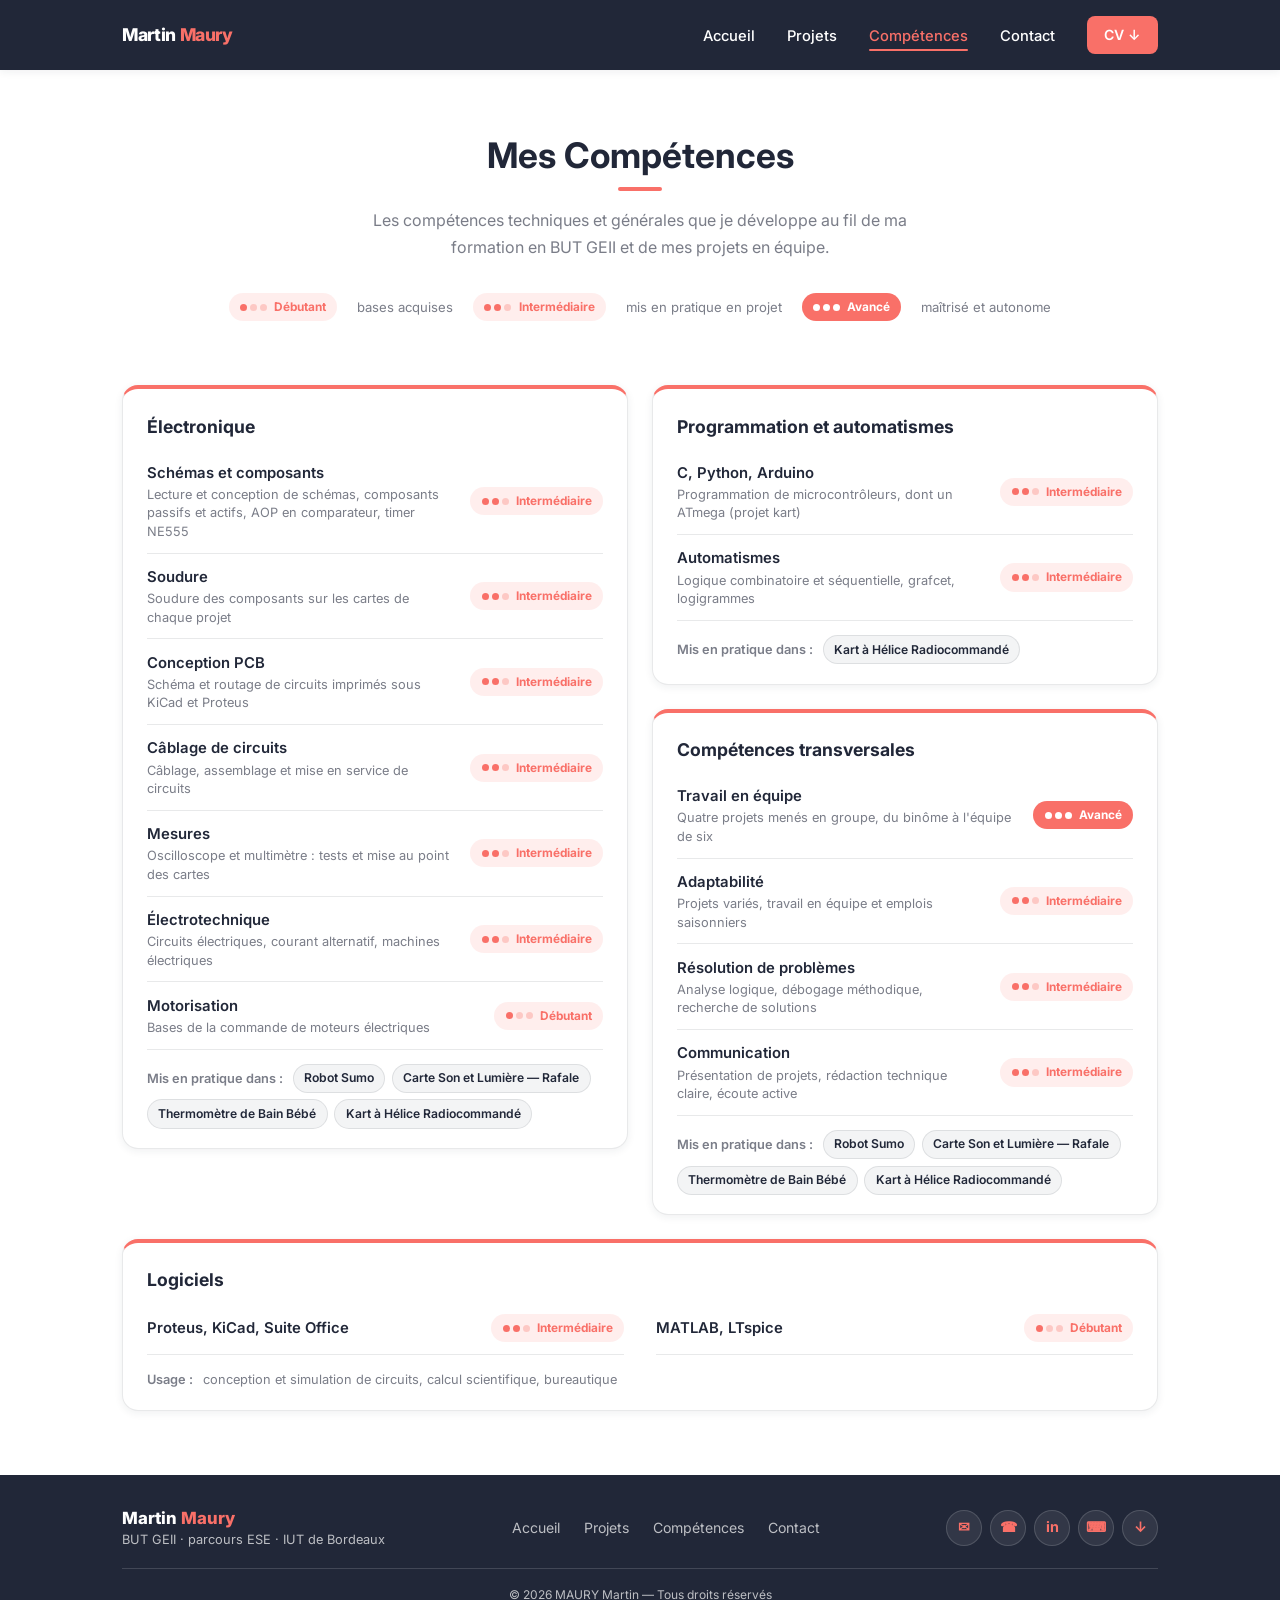
==== commit 908f5d3a: "Pied de page compact - Une seule bande : nom + formation, liens du site, icônes de contact   (email," ====
--- a/competences.html
+++ b/competences.html
@@ -189,53 +189,29 @@
   </main>
 
   <!-- ===================================================
-       PIED DE PAGE (identique sur toutes les pages)
+       PIED DE PAGE (compact, identique sur toutes les pages)
        =================================================== -->
   <footer class="footer">
+    <div class="conteneur footer__ligne">
+      <div class="footer__identite">
+        <span class="footer__logo">Martin <span>Maury</span></span>
+        <span class="footer__tagline">BUT GEII · parcours ESE · IUT de Bordeaux</span>
+      </div>
+      <nav class="footer__nav" aria-label="Navigation pied de page">
+          <a href="index.html" class="footer__lien">Accueil</a>
+          <a href="projects.html" class="footer__lien">Projets</a>
+          <a href="competences.html" class="footer__lien">Compétences</a>
+          <a href="index.html#contact" class="footer__lien">Contact</a>
+      </nav>
+      <div class="footer__icones">
+          <a href="mailto:martinmaury202@gmail.com" class="footer__icone" aria-label="Email" title="Email">✉</a>
+          <a href="tel:+33780066496" class="footer__icone" aria-label="Téléphone" title="Téléphone">☎</a>
+          <a href="https://www.linkedin.com/in/martin-maury-9a10003b6/" class="footer__icone" aria-label="LinkedIn" title="LinkedIn" target="_blank" rel="noopener">in</a>
+          <a href="https://github.com/nectalion" class="footer__icone" aria-label="GitHub" title="GitHub" target="_blank" rel="noopener">⌨</a>
+          <a href="cv-martin-maury.pdf" class="footer__icone" aria-label="Télécharger mon CV (PDF)" title="Télécharger mon CV (PDF)" download>↓</a>
+      </div>
+    </div>
     <div class="conteneur">
-      <div class="footer__grille">
-
-        <div>
-          <span class="footer__logo">MAURY Martin</span>
-          <p class="footer__tagline">Étudiant en 2e année de BUT GEII<br>Parcours ESE — IUT de Bordeaux</p>
-        </div>
-
-        <div>
-          <p class="footer__bloc-titre">Navigation</p>
-          <nav class="footer__nav" aria-label="Navigation pied de page">
-            <a href="index.html" class="footer__nav-lien">Accueil</a>
-            <a href="projects.html" class="footer__nav-lien">Projets</a>
-            <a href="competences.html" class="footer__nav-lien">Compétences</a>
-          </nav>
-        </div>
-
-        <div>
-          <p class="footer__bloc-titre">Contact</p>
-          <div class="footer__contact">
-            <div class="footer__contact-ligne">
-              <span class="footer__contact-icone" aria-hidden="true">✉</span>
-              <a href="mailto:martinmaury202@gmail.com" class="footer__contact-lien">martinmaury202@gmail.com</a>
-            </div>
-            <div class="footer__contact-ligne">
-              <span class="footer__contact-icone" aria-hidden="true">☎</span>
-              <a href="tel:+33780066496" class="footer__contact-lien">07 80 06 64 96</a>
-            </div>
-            <div class="footer__contact-ligne">
-              <span class="footer__contact-icone" aria-hidden="true">in</span>
-              <a href="https://www.linkedin.com/in/martin-maury-9a10003b6/" class="footer__contact-lien" target="_blank" rel="noopener">Martin Maury</a>
-            </div>
-            <div class="footer__contact-ligne">
-              <span class="footer__contact-icone" aria-hidden="true">⌨</span>
-              <a href="https://github.com/nectalion" class="footer__contact-lien" target="_blank" rel="noopener">github.com/nectalion</a>
-            </div>
-            <div class="footer__contact-ligne">
-              <span class="footer__contact-icone" aria-hidden="true">↓</span>
-              <a href="cv-martin-maury.pdf" class="footer__contact-lien" download>Télécharger mon CV (PDF)</a>
-            </div>
-          </div>
-        </div>
-
-      </div>
       <p class="footer__copyright">© 2026 MAURY Martin — Tous droits réservés</p>
     </div>
   </footer>
--- a/style.css
+++ b/style.css
@@ -1505,79 +1505,87 @@
 
 
 /* ============================================================
-   17. PIED DE PAGE
+   17. PIED DE PAGE (bande compacte)
    ============================================================ */
 .footer {
   background-color: var(--sombre);
-  padding: var(--esp-lg) 0 var(--esp-md);
-}
-
-.footer__grille {
-  display: grid;
-  grid-template-columns: 1fr 1fr 1fr;
-  gap: var(--esp-lg);
-  padding-bottom: var(--esp-md);
-}
-
-.footer__bloc-titre {
-  font-size: 0.72rem;
-  font-weight: 700;
-  text-transform: uppercase;
-  letter-spacing: 0.09em;
-  color: var(--accent);
-  margin-bottom: var(--esp-sm);
+  padding: var(--esp-md) 0 1.25rem;
+}
+
+.footer__ligne {
+  display: flex;
+  flex-wrap: wrap;
+  align-items: center;
+  justify-content: space-between;
+  gap: 1rem 2rem;
+  margin-bottom: 1.25rem;
+}
+
+.footer__identite {
+  display: flex;
+  flex-direction: column;
+  line-height: 1.4;
 }
 
 .footer__logo {
-  display: block;
-  font-size: 1.1rem;
-  font-weight: 700;
+  font-size: 1.05rem;
+  font-weight: 800;
   color: var(--blanc);
-  margin-bottom: 0.5rem;
-}
+}
+
+.footer__logo span { color: var(--accent); }
 
 .footer__tagline {
-  font-size: 0.85rem;
-  line-height: 1.6;
+  font-size: 0.8rem;
   color: var(--blanc-70);
 }
 
-.footer__nav,
-.footer__contact {
-  display: flex;
-  flex-direction: column;
-  gap: 0.6rem;
-}
-
-.footer__nav-lien,
-.footer__contact-lien {
+.footer__nav {
+  display: flex;
+  flex-wrap: wrap;
+  gap: 0.4rem 1.5rem;
+}
+
+.footer__lien {
   font-size: 0.88rem;
   color: var(--blanc-70);
-  overflow-wrap: anywhere;
   transition: color var(--t-vite);
 }
 
-.footer__nav-lien:hover,
-.footer__contact-lien:hover { color: var(--accent); }
-
-.footer__contact-ligne {
-  display: flex;
-  align-items: center;
-  gap: 0.6rem;
-}
-
-.footer__contact-icone {
-  width: 16px;
+.footer__lien:hover { color: var(--accent); }
+
+/* Icônes de contact rondes */
+.footer__icones {
+  display: flex;
+  gap: 0.5rem;
+}
+
+.footer__icone {
+  width: 36px;
+  height: 36px;
+  display: flex;
+  align-items: center;
+  justify-content: center;
+  border-radius: 50%;
+  background-color: var(--blanc-08);
+  border: 1px solid var(--blanc-15);
+  color: var(--accent);
+  font-size: 0.9rem;
+  font-weight: 700;
+  transition: background-color var(--t-vite), color var(--t-vite), transform var(--t-vite);
+}
+
+.footer__icone:hover {
+  background-color: var(--accent);
+  color: var(--blanc);
+  transform: translateY(-2px);
+}
+
+.footer__copyright {
+  padding-top: 1rem;
+  border-top: 1px solid var(--blanc-15);
   text-align: center;
-  font-size: 0.9rem;
-  color: var(--accent);
-}
-
-.footer__copyright {
-  text-align: center;
-  padding-top: var(--esp-sm);
-  border-top: 1px solid var(--blanc-15);
-  font-size: 0.78rem;
+  font-size: 0.75rem;
   color: var(--blanc-70);
 }
 
@@ -1665,11 +1673,6 @@
 
   /* Compétences : une colonne */
   .domaines { grid-template-columns: 1fr; }
-
-  .footer__grille {
-    grid-template-columns: 1fr 1fr;
-    gap: var(--esp-md);
-  }
 }
 
 
@@ -1850,13 +1853,21 @@
 
   .detail__nav .btn { justify-content: center; }
 
+  /* ---- Pied de page : centré, empilé ---- */
+  .footer__ligne {
+    flex-direction: column;
+    text-align: center;
+    gap: 1rem;
+  }
+
+  .footer__identite { align-items: center; }
+
+  .footer__nav { justify-content: center; }
+
   /* ---- Compétences ---- */
   .domaine { padding: 1.2rem 1.1rem 1rem; }
 
   .domaines > .domaine:last-child .domaine__liste { grid-template-columns: 1fr; }
 
   .comp { align-items: flex-start; }
-
-  /* ---- Pied de page ---- */
-  .footer__grille { grid-template-columns: 1fr; }
-}
+}
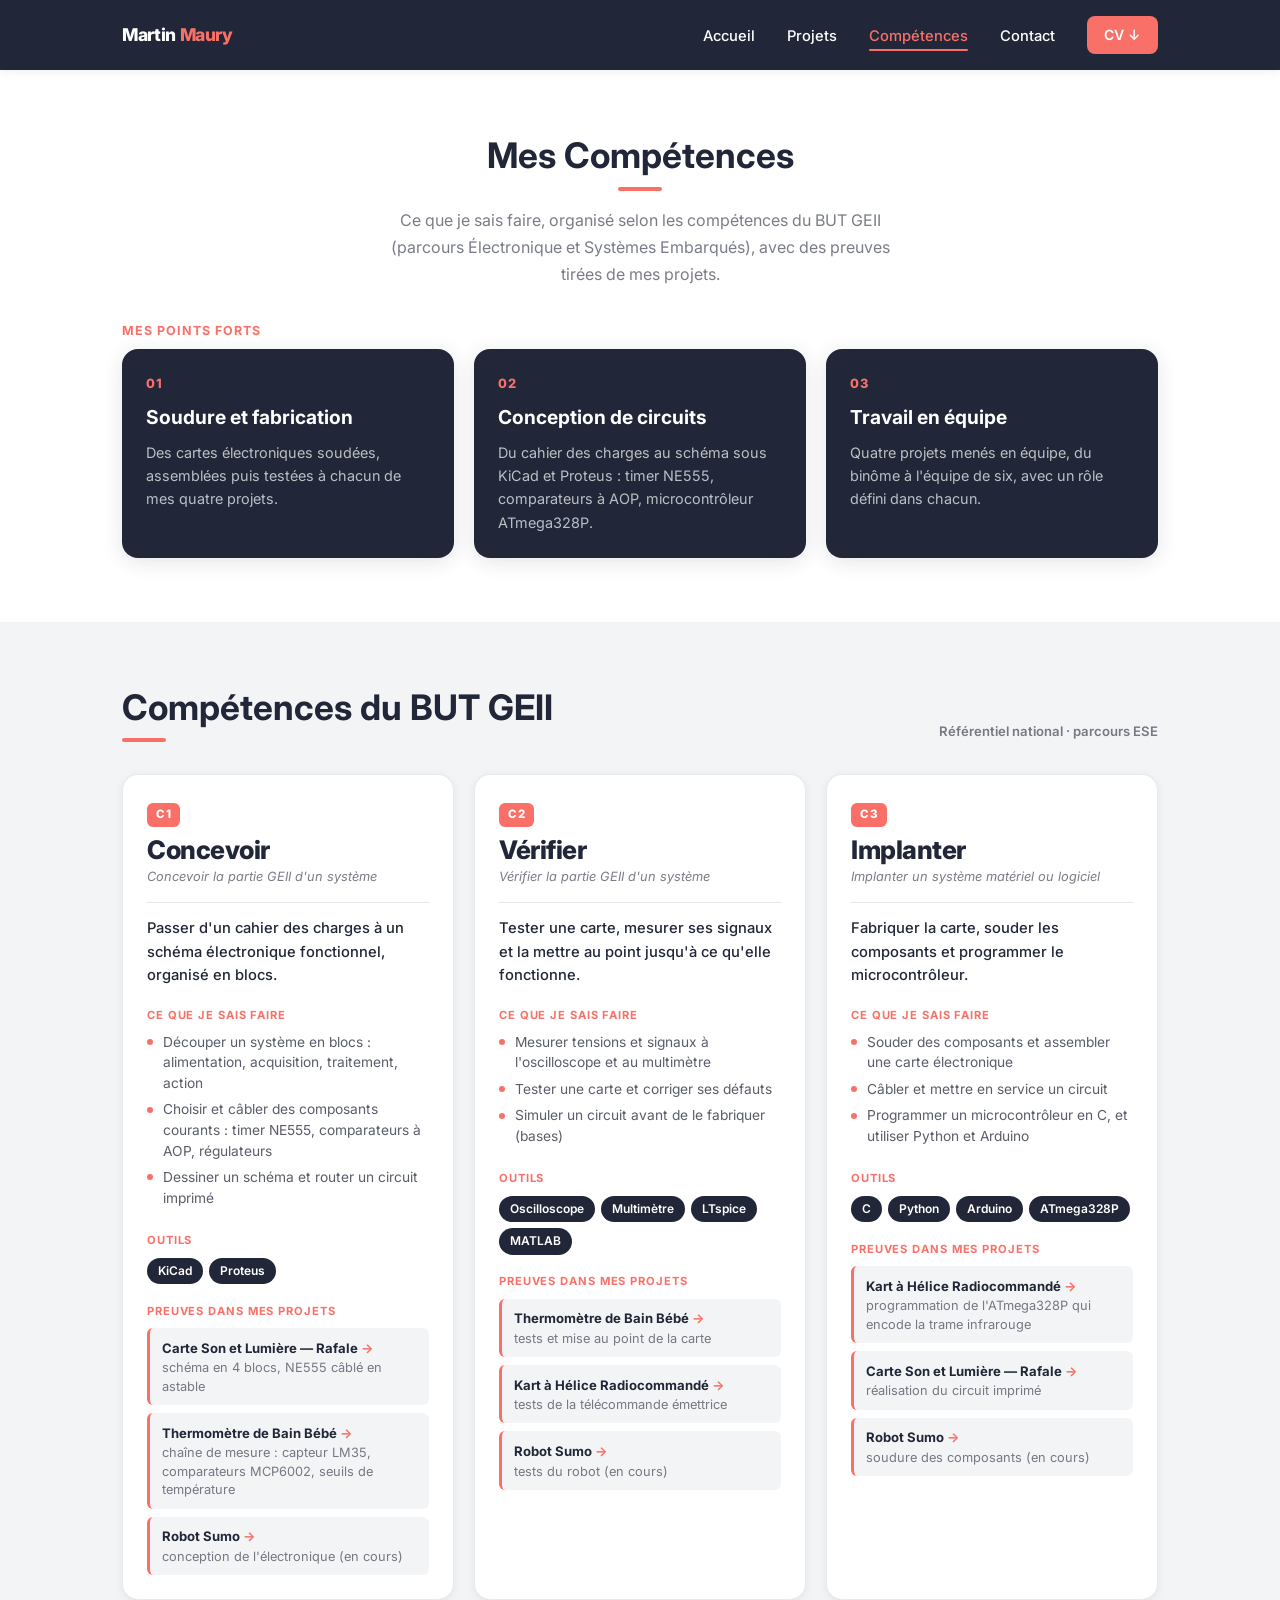
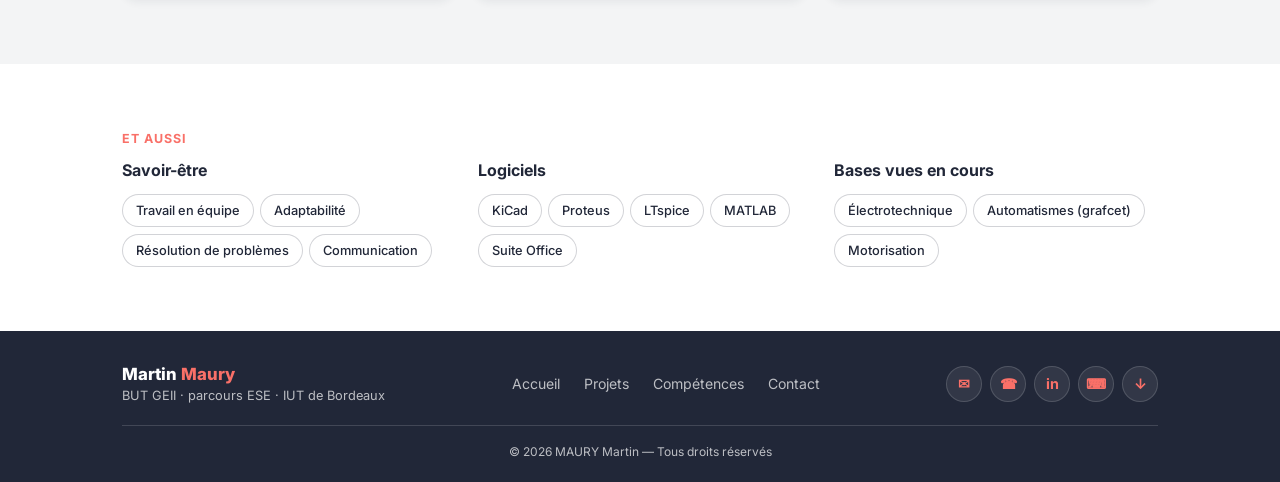
==== commit 6582d61d: "Page Compétences organisée selon le référentiel BUT GEII (ESE) - 3 points forts : soudure et fabrica" ====
--- a/competences.html
+++ b/competences.html
@@ -4,7 +4,7 @@
   <meta charset="UTF-8" />
   <meta name="viewport" content="width=device-width, initial-scale=1.0" />
   <title>Compétences — MAURY Martin</title>
-  <meta name="description" content="Compétences de Martin MAURY, étudiant en BUT GEII parcours ESE : électronique, soudure, conception PCB, mesures, programmation C/Python/Arduino, KiCad, Proteus, MATLAB, LTspice." />
+  <meta name="description" content="Compétences de Martin MAURY, étudiant en BUT GEII parcours ESE : concevoir, vérifier et implanter des systèmes électroniques. Soudure, conception de circuits sous KiCad et Proteus, mesures, programmation d'ATmega328P." />
   <meta name="author" content="MAURY Martin" />
   <link rel="stylesheet" href="style.css" />
 </head>
@@ -41,147 +41,142 @@
 
     <header class="en-tete-page">
       <div class="conteneur">
-        <h1 class="titre-section" id="titre-competences">Mes Compétences</h1>
+        <h1 class="titre-section">Mes Compétences</h1>
         <p class="en-tete-page__sous-titre">
-          Les compétences techniques et générales que je développe au fil
-          de ma formation en BUT GEII et de mes projets en équipe.
+          Ce que je sais faire, organisé selon les compétences du BUT GEII
+          (parcours Électronique et Systèmes Embarqués), avec des preuves tirées de mes projets.
         </p>
-        <p class="legende-niveaux">
-          <span class="niv niv--1" role="img" aria-label="Niveau débutant (1 sur 3)"><span class="niv__points" aria-hidden="true"><span class="niv__point niv__point--plein"></span><span class="niv__point"></span><span class="niv__point"></span></span>Débutant</span> bases acquises
-          <span class="niv niv--2" role="img" aria-label="Niveau intermédiaire (2 sur 3)"><span class="niv__points" aria-hidden="true"><span class="niv__point niv__point--plein"></span><span class="niv__point niv__point--plein"></span><span class="niv__point"></span></span>Intermédiaire</span> mis en pratique en projet
-          <span class="niv niv--3" role="img" aria-label="Niveau avancé (3 sur 3)"><span class="niv__points" aria-hidden="true"><span class="niv__point niv__point--plein"></span><span class="niv__point niv__point--plein"></span><span class="niv__point niv__point--plein"></span></span>Avancé</span> maîtrisé et autonome
-        </p>
       </div>
     </header>
 
-    <section class="section" aria-labelledby="titre-competences">
-      <div class="conteneur">
-        <div class="domaines">
-          <section class="domaine" aria-label="Électronique">
-            <h2 class="domaine__titre">Électronique</h2>
-            <ul class="domaine__liste">
-              <li class="comp">
-                <div class="comp__texte">
-                  <span class="comp__nom">Schémas et composants</span>
-                  <span class="comp__desc">Lecture et conception de schémas, composants passifs et actifs, AOP en comparateur, timer NE555</span>
-                </div>
-                <span class="niv niv--2" role="img" aria-label="Niveau intermédiaire (2 sur 3)"><span class="niv__points" aria-hidden="true"><span class="niv__point niv__point--plein"></span><span class="niv__point niv__point--plein"></span><span class="niv__point"></span></span>Intermédiaire</span>
-              </li>
-              <li class="comp">
-                <div class="comp__texte">
-                  <span class="comp__nom">Soudure</span>
-                  <span class="comp__desc">Soudure des composants sur les cartes de chaque projet</span>
-                </div>
-                <span class="niv niv--2" role="img" aria-label="Niveau intermédiaire (2 sur 3)"><span class="niv__points" aria-hidden="true"><span class="niv__point niv__point--plein"></span><span class="niv__point niv__point--plein"></span><span class="niv__point"></span></span>Intermédiaire</span>
-              </li>
-              <li class="comp">
-                <div class="comp__texte">
-                  <span class="comp__nom">Conception PCB</span>
-                  <span class="comp__desc">Schéma et routage de circuits imprimés sous KiCad et Proteus</span>
-                </div>
-                <span class="niv niv--2" role="img" aria-label="Niveau intermédiaire (2 sur 3)"><span class="niv__points" aria-hidden="true"><span class="niv__point niv__point--plein"></span><span class="niv__point niv__point--plein"></span><span class="niv__point"></span></span>Intermédiaire</span>
-              </li>
-              <li class="comp">
-                <div class="comp__texte">
-                  <span class="comp__nom">Câblage de circuits</span>
-                  <span class="comp__desc">Câblage, assemblage et mise en service de circuits</span>
-                </div>
-                <span class="niv niv--2" role="img" aria-label="Niveau intermédiaire (2 sur 3)"><span class="niv__points" aria-hidden="true"><span class="niv__point niv__point--plein"></span><span class="niv__point niv__point--plein"></span><span class="niv__point"></span></span>Intermédiaire</span>
-              </li>
-              <li class="comp">
-                <div class="comp__texte">
-                  <span class="comp__nom">Mesures</span>
-                  <span class="comp__desc">Oscilloscope et multimètre : tests et mise au point des cartes</span>
-                </div>
-                <span class="niv niv--2" role="img" aria-label="Niveau intermédiaire (2 sur 3)"><span class="niv__points" aria-hidden="true"><span class="niv__point niv__point--plein"></span><span class="niv__point niv__point--plein"></span><span class="niv__point"></span></span>Intermédiaire</span>
-              </li>
-              <li class="comp">
-                <div class="comp__texte">
-                  <span class="comp__nom">Électrotechnique</span>
-                  <span class="comp__desc">Circuits électriques, courant alternatif, machines électriques</span>
-                </div>
-                <span class="niv niv--2" role="img" aria-label="Niveau intermédiaire (2 sur 3)"><span class="niv__points" aria-hidden="true"><span class="niv__point niv__point--plein"></span><span class="niv__point niv__point--plein"></span><span class="niv__point"></span></span>Intermédiaire</span>
-              </li>
-              <li class="comp">
-                <div class="comp__texte">
-                  <span class="comp__nom">Motorisation</span>
-                  <span class="comp__desc">Bases de la commande de moteurs électriques</span>
-                </div>
-                <span class="niv niv--1" role="img" aria-label="Niveau débutant (1 sur 3)"><span class="niv__points" aria-hidden="true"><span class="niv__point niv__point--plein"></span><span class="niv__point"></span><span class="niv__point"></span></span>Débutant</span>
-              </li>
-            </ul>
-            <p class="domaine__preuves"><span>Mis en pratique dans :</span> <a href="projet4.html" class="puce-projet">Robot Sumo</a> <a href="projet1.html" class="puce-projet">Carte Son et Lumière — Rafale</a> <a href="projet2.html" class="puce-projet">Thermomètre de Bain Bébé</a> <a href="projet3.html" class="puce-projet">Kart à Hélice Radiocommandé</a></p>
-          </section>
-          <div class="domaines__colonne">
-          <section class="domaine" aria-label="Programmation et automatismes">
-            <h2 class="domaine__titre">Programmation et automatismes</h2>
-            <ul class="domaine__liste">
-              <li class="comp">
-                <div class="comp__texte">
-                  <span class="comp__nom">C, Python, Arduino</span>
-                  <span class="comp__desc">Programmation de microcontrôleurs, dont un ATmega (projet kart)</span>
-                </div>
-                <span class="niv niv--2" role="img" aria-label="Niveau intermédiaire (2 sur 3)"><span class="niv__points" aria-hidden="true"><span class="niv__point niv__point--plein"></span><span class="niv__point niv__point--plein"></span><span class="niv__point"></span></span>Intermédiaire</span>
-              </li>
-              <li class="comp">
-                <div class="comp__texte">
-                  <span class="comp__nom">Automatismes</span>
-                  <span class="comp__desc">Logique combinatoire et séquentielle, grafcet, logigrammes</span>
-                </div>
-                <span class="niv niv--2" role="img" aria-label="Niveau intermédiaire (2 sur 3)"><span class="niv__points" aria-hidden="true"><span class="niv__point niv__point--plein"></span><span class="niv__point niv__point--plein"></span><span class="niv__point"></span></span>Intermédiaire</span>
-              </li>
-            </ul>
-            <p class="domaine__preuves"><span>Mis en pratique dans :</span> <a href="projet3.html" class="puce-projet">Kart à Hélice Radiocommandé</a></p>
-          </section>
-          <section class="domaine" aria-label="Compétences transversales">
-            <h2 class="domaine__titre">Compétences transversales</h2>
-            <ul class="domaine__liste">
-              <li class="comp">
-                <div class="comp__texte">
-                  <span class="comp__nom">Travail en équipe</span>
-                  <span class="comp__desc">Quatre projets menés en groupe, du binôme à l'équipe de six</span>
-                </div>
-                <span class="niv niv--3" role="img" aria-label="Niveau avancé (3 sur 3)"><span class="niv__points" aria-hidden="true"><span class="niv__point niv__point--plein"></span><span class="niv__point niv__point--plein"></span><span class="niv__point niv__point--plein"></span></span>Avancé</span>
-              </li>
-              <li class="comp">
-                <div class="comp__texte">
-                  <span class="comp__nom">Adaptabilité</span>
-                  <span class="comp__desc">Projets variés, travail en équipe et emplois saisonniers</span>
-                </div>
-                <span class="niv niv--2" role="img" aria-label="Niveau intermédiaire (2 sur 3)"><span class="niv__points" aria-hidden="true"><span class="niv__point niv__point--plein"></span><span class="niv__point niv__point--plein"></span><span class="niv__point"></span></span>Intermédiaire</span>
-              </li>
-              <li class="comp">
-                <div class="comp__texte">
-                  <span class="comp__nom">Résolution de problèmes</span>
-                  <span class="comp__desc">Analyse logique, débogage méthodique, recherche de solutions</span>
-                </div>
-                <span class="niv niv--2" role="img" aria-label="Niveau intermédiaire (2 sur 3)"><span class="niv__points" aria-hidden="true"><span class="niv__point niv__point--plein"></span><span class="niv__point niv__point--plein"></span><span class="niv__point"></span></span>Intermédiaire</span>
-              </li>
-              <li class="comp">
-                <div class="comp__texte">
-                  <span class="comp__nom">Communication</span>
-                  <span class="comp__desc">Présentation de projets, rédaction technique claire, écoute active</span>
-                </div>
-                <span class="niv niv--2" role="img" aria-label="Niveau intermédiaire (2 sur 3)"><span class="niv__points" aria-hidden="true"><span class="niv__point niv__point--plein"></span><span class="niv__point niv__point--plein"></span><span class="niv__point"></span></span>Intermédiaire</span>
-              </li>
-            </ul>
-            <p class="domaine__preuves"><span>Mis en pratique dans :</span> <a href="projet4.html" class="puce-projet">Robot Sumo</a> <a href="projet1.html" class="puce-projet">Carte Son et Lumière — Rafale</a> <a href="projet2.html" class="puce-projet">Thermomètre de Bain Bébé</a> <a href="projet3.html" class="puce-projet">Kart à Hélice Radiocommandé</a></p>
-          </section>
+    <!-- ================= POINTS FORTS ================= -->
+    <section class="section section--serree" aria-labelledby="titre-points-forts">
+      <div class="conteneur">
+        <h2 class="sur-titre" id="titre-points-forts">Mes points forts</h2>
+        <div class="points-forts">
+          <article class="point-fort">
+            <span class="point-fort__num">01</span>
+            <h3 class="point-fort__titre">Soudure et fabrication</h3>
+            <p class="point-fort__texte">Des cartes électroniques soudées, assemblées puis testées à chacun de mes quatre projets.</p>
+          </article>
+          <article class="point-fort">
+            <span class="point-fort__num">02</span>
+            <h3 class="point-fort__titre">Conception de circuits</h3>
+            <p class="point-fort__texte">Du cahier des charges au schéma sous KiCad et Proteus : timer NE555, comparateurs à AOP, microcontrôleur ATmega328P.</p>
+          </article>
+          <article class="point-fort">
+            <span class="point-fort__num">03</span>
+            <h3 class="point-fort__titre">Travail en équipe</h3>
+            <p class="point-fort__texte">Quatre projets menés en équipe, du binôme à l'équipe de six, avec un rôle défini dans chacun.</p>
+          </article>
+        </div>
+      </div>
+    </section>
+
+    <!-- ================= COMPÉTENCES DU BUT ================= -->
+    <section class="section section--teinte" aria-labelledby="titre-comp-but">
+      <div class="conteneur">
+        <div class="section__entete">
+          <h2 class="titre-section" id="titre-comp-but">Compétences du BUT GEII</h2>
+          <p class="section__note">Référentiel national · parcours ESE</p>
+        </div>
+        <div class="comps-but">
+          <article class="comp-but">
+            <header class="comp-but__entete">
+              <span class="comp-but__code">C1</span>
+              <h3 class="comp-but__verbe">Concevoir</h3>
+              <p class="comp-but__officiel">Concevoir la partie GEII d'un système</p>
+            </header>
+            <p class="comp-but__clair">Passer d'un cahier des charges à un schéma électronique fonctionnel, organisé en blocs.</p>
+
+            <h4 class="comp-but__sous-titre">Ce que je sais faire</h4>
+            <ul class="comp-but__liste">
+              <li>Découper un système en blocs : alimentation, acquisition, traitement, action</li>
+              <li>Choisir et câbler des composants courants : timer NE555, comparateurs à AOP, régulateurs</li>
+              <li>Dessiner un schéma et router un circuit imprimé</li>
+            </ul>
+
+            <h4 class="comp-but__sous-titre">Outils</h4>
+            <p class="comp-but__outils"><span class="outil">KiCad</span><span class="outil">Proteus</span></p>
+
+            <h4 class="comp-but__sous-titre">Preuves dans mes projets</h4>
+            <ul class="preuves">
+              <li><a href="projet1.html" class="preuve__projet">Carte Son et Lumière — Rafale</a><span class="preuve__texte">schéma en 4 blocs, NE555 câblé en astable</span></li>
+              <li><a href="projet2.html" class="preuve__projet">Thermomètre de Bain Bébé</a><span class="preuve__texte">chaîne de mesure : capteur LM35, comparateurs MCP6002, seuils de température</span></li>
+              <li><a href="projet4.html" class="preuve__projet">Robot Sumo</a><span class="preuve__texte">conception de l'électronique (en cours)</span></li>
+            </ul>
+          </article>
+          <article class="comp-but">
+            <header class="comp-but__entete">
+              <span class="comp-but__code">C2</span>
+              <h3 class="comp-but__verbe">Vérifier</h3>
+              <p class="comp-but__officiel">Vérifier la partie GEII d'un système</p>
+            </header>
+            <p class="comp-but__clair">Tester une carte, mesurer ses signaux et la mettre au point jusqu'à ce qu'elle fonctionne.</p>
+
+            <h4 class="comp-but__sous-titre">Ce que je sais faire</h4>
+            <ul class="comp-but__liste">
+              <li>Mesurer tensions et signaux à l'oscilloscope et au multimètre</li>
+              <li>Tester une carte et corriger ses défauts</li>
+              <li>Simuler un circuit avant de le fabriquer (bases)</li>
+            </ul>
+
+            <h4 class="comp-but__sous-titre">Outils</h4>
+            <p class="comp-but__outils"><span class="outil">Oscilloscope</span><span class="outil">Multimètre</span><span class="outil">LTspice</span><span class="outil">MATLAB</span></p>
+
+            <h4 class="comp-but__sous-titre">Preuves dans mes projets</h4>
+            <ul class="preuves">
+              <li><a href="projet2.html" class="preuve__projet">Thermomètre de Bain Bébé</a><span class="preuve__texte">tests et mise au point de la carte</span></li>
+              <li><a href="projet3.html" class="preuve__projet">Kart à Hélice Radiocommandé</a><span class="preuve__texte">tests de la télécommande émettrice</span></li>
+              <li><a href="projet4.html" class="preuve__projet">Robot Sumo</a><span class="preuve__texte">tests du robot (en cours)</span></li>
+            </ul>
+          </article>
+          <article class="comp-but">
+            <header class="comp-but__entete">
+              <span class="comp-but__code">C3</span>
+              <h3 class="comp-but__verbe">Implanter</h3>
+              <p class="comp-but__officiel">Implanter un système matériel ou logiciel</p>
+            </header>
+            <p class="comp-but__clair">Fabriquer la carte, souder les composants et programmer le microcontrôleur.</p>
+
+            <h4 class="comp-but__sous-titre">Ce que je sais faire</h4>
+            <ul class="comp-but__liste">
+              <li>Souder des composants et assembler une carte électronique</li>
+              <li>Câbler et mettre en service un circuit</li>
+              <li>Programmer un microcontrôleur en C, et utiliser Python et Arduino</li>
+            </ul>
+
+            <h4 class="comp-but__sous-titre">Outils</h4>
+            <p class="comp-but__outils"><span class="outil">C</span><span class="outil">Python</span><span class="outil">Arduino</span><span class="outil">ATmega328P</span></p>
+
+            <h4 class="comp-but__sous-titre">Preuves dans mes projets</h4>
+            <ul class="preuves">
+              <li><a href="projet3.html" class="preuve__projet">Kart à Hélice Radiocommandé</a><span class="preuve__texte">programmation de l'ATmega328P qui encode la trame infrarouge</span></li>
+              <li><a href="projet1.html" class="preuve__projet">Carte Son et Lumière — Rafale</a><span class="preuve__texte">réalisation du circuit imprimé</span></li>
+              <li><a href="projet4.html" class="preuve__projet">Robot Sumo</a><span class="preuve__texte">soudure des composants (en cours)</span></li>
+            </ul>
+          </article>
+        </div>
+      </div>
+    </section>
+
+    <!-- ================= ET AUSSI ================= -->
+    <section class="section" aria-labelledby="titre-et-aussi">
+      <div class="conteneur">
+        <h2 class="sur-titre" id="titre-et-aussi">Et aussi</h2>
+        <div class="et-aussi">
+          <div class="et-aussi__groupe">
+            <h3 class="et-aussi__titre">Savoir-être</h3>
+            <p class="et-aussi__pastilles"><span class="pastille">Travail en équipe</span><span class="pastille">Adaptabilité</span><span class="pastille">Résolution de problèmes</span><span class="pastille">Communication</span></p>
           </div>
-          <section class="domaine" aria-label="Logiciels">
-            <h2 class="domaine__titre">Logiciels</h2>
-            <ul class="domaine__liste">
-              <li class="comp">
-                <div class="comp__texte"><span class="comp__nom">Proteus, KiCad, Suite Office</span></div>
-                <span class="niv niv--2" role="img" aria-label="Niveau intermédiaire (2 sur 3)"><span class="niv__points" aria-hidden="true"><span class="niv__point niv__point--plein"></span><span class="niv__point niv__point--plein"></span><span class="niv__point"></span></span>Intermédiaire</span>
-              </li>
-              <li class="comp">
-                <div class="comp__texte"><span class="comp__nom">MATLAB, LTspice</span></div>
-                <span class="niv niv--1" role="img" aria-label="Niveau débutant (1 sur 3)"><span class="niv__points" aria-hidden="true"><span class="niv__point niv__point--plein"></span><span class="niv__point"></span><span class="niv__point"></span></span>Débutant</span>
-              </li>
-            </ul>
-            <p class="domaine__preuves"><span>Usage :</span> <span>conception et simulation de circuits, calcul scientifique, bureautique</span></p>
-          </section>
+          <div class="et-aussi__groupe">
+            <h3 class="et-aussi__titre">Logiciels</h3>
+            <p class="et-aussi__pastilles"><span class="pastille">KiCad</span><span class="pastille">Proteus</span><span class="pastille">LTspice</span><span class="pastille">MATLAB</span><span class="pastille">Suite Office</span></p>
+          </div>
+          <div class="et-aussi__groupe">
+            <h3 class="et-aussi__titre">Bases vues en cours</h3>
+            <p class="et-aussi__pastilles"><span class="pastille">Électrotechnique</span><span class="pastille">Automatismes (grafcet)</span><span class="pastille">Motorisation</span></p>
+          </div>
         </div>
       </div>
     </section>
--- a/style.css
+++ b/style.css
@@ -1348,159 +1348,222 @@
 
 
 /* ============================================================
-   16. COMPÉTENCES (domaines + pastilles de niveau)
-   ============================================================ */
-
-/* Légende sous le titre de la page */
-.legende-niveaux {
-  display: flex;
-  flex-wrap: wrap;
-  justify-content: center;
-  align-items: center;
-  gap: 0.5rem 1.25rem;
+   16. COMPÉTENCES (points forts + compétences du BUT + « et aussi »)
+   ============================================================ */
+
+/* Section avec moins d'espace vertical (juste sous l'en-tête de page) */
+.section--serree { padding: var(--esp-md) 0 var(--esp-lg); }
+
+/* Petite note à droite d'un titre de section */
+.section__note {
   font-size: 0.82rem;
+  font-weight: 600;
   color: var(--sombre-60);
-  margin-top: var(--esp-md);
-}
-
-/*
-   Grille des domaines :
-   Électronique à gauche | Programmation + Logiciels à droite
-   Compétences transversales sur toute la largeur en dessous
-*/
-.domaines {
+}
+
+/* --- Points forts --- */
+.points-forts {
   display: grid;
-  grid-template-columns: 1fr 1fr;
-  gap: 1.5rem;
-  align-items: start;
-}
-
-.domaines__colonne {
+  grid-template-columns: repeat(3, 1fr);
+  gap: 1.25rem;
+}
+
+.point-fort {
   display: flex;
   flex-direction: column;
-  gap: 1.5rem;
-}
-
-.domaines > .domaine:last-child { grid-column: 1 / -1; }
-
-.domaines > .domaine:last-child .domaine__liste {
+  background-color: var(--sombre);
+  color: var(--blanc);
+  border-radius: var(--rayon-lg);
+  padding: 1.5rem;
+  box-shadow: var(--ombre-sm);
+}
+
+.point-fort__num {
+  font-size: 0.8rem;
+  font-weight: 800;
+  letter-spacing: 0.1em;
+  color: var(--accent);
+}
+
+.point-fort__titre {
+  font-size: 1.2rem;
+  font-weight: 700;
+  margin: 0.35rem 0 0.5rem;
+}
+
+.point-fort__texte {
+  font-size: 0.9rem;
+  line-height: 1.6;
+  color: var(--blanc-70);
+}
+
+
+
+
+
+/* --- Compétences du BUT (3 colonnes) --- */
+.comps-but {
   display: grid;
-  grid-template-columns: 1fr 1fr;
-  column-gap: 2rem;
-}
-
-.domaine {
+  grid-template-columns: repeat(3, 1fr);
+  gap: 1.25rem;
+  align-items: stretch;
+}
+
+.comp-but {
+  display: flex;
+  flex-direction: column;
   background-color: var(--blanc);
   border: 1px solid var(--sombre-10);
-  border-top: 4px solid var(--accent);
   border-radius: var(--rayon-lg);
   box-shadow: var(--ombre-xs);
-  padding: 1.4rem 1.5rem 1.2rem;
-}
-
-.domaine__titre {
-  font-size: 1.1rem;
+  padding: 1.5rem;
+}
+
+.comp-but__entete {
+  padding-bottom: 0.9rem;
+  margin-bottom: 0.9rem;
+  border-bottom: 1px solid var(--sombre-10);
+}
+
+.comp-but__code {
+  display: inline-block;
+  font-size: 0.72rem;
+  font-weight: 800;
+  letter-spacing: 0.08em;
+  color: var(--blanc);
+  background-color: var(--accent);
+  padding: 0.15rem 0.55rem;
+  border-radius: 6px;
+}
+
+.comp-but__verbe {
+  font-size: 1.6rem;
+  font-weight: 800;
+  letter-spacing: -0.5px;
+  line-height: 1.2;
+  color: var(--sombre);
+  margin-top: 0.5rem;
+}
+
+.comp-but__officiel {
+  font-size: 0.8rem;
+  font-style: italic;
+  color: var(--sombre-60);
+}
+
+.comp-but__clair {
+  font-size: 0.92rem;
+  line-height: 1.6;
+  font-weight: 500;
+  color: var(--sombre);
+}
+
+.comp-but__sous-titre {
+  font-size: 0.7rem;
+  font-weight: 700;
+  text-transform: uppercase;
+  letter-spacing: 0.08em;
+  color: var(--accent);
+  margin: 1.1rem 0 0.45rem;
+}
+
+/* Liste « Ce que je sais faire » avec puces corail */
+.comp-but__liste li {
+  position: relative;
+  padding-left: 1rem;
+  font-size: 0.86rem;
+  line-height: 1.5;
+  color: var(--sombre-75);
+  margin-bottom: 0.35rem;
+}
+
+.comp-but__liste li::before {
+  content: '';
+  position: absolute;
+  left: 0;
+  top: 0.55em;
+  width: 6px;
+  height: 6px;
+  border-radius: 50%;
+  background-color: var(--accent);
+}
+
+.comp-but__outils {
+  display: flex;
+  flex-wrap: wrap;
+  gap: 0.35rem;
+}
+
+.outil {
+  font-size: 0.75rem;
+  font-weight: 600;
+  color: var(--blanc);
+  background-color: var(--sombre);
+  padding: 0.2rem 0.7rem;
+  border-radius: 20px;
+}
+
+/* Preuves : lien vers le projet + ce que j'y ai fait */
+.preuves {
+  display: flex;
+  flex-direction: column;
+  gap: 0.5rem;
+}
+
+.preuves li {
+  display: flex;
+  flex-direction: column;
+  padding: 0.55rem 0.75rem;
+  background-color: var(--sombre-05);
+  border-left: 3px solid var(--accent);
+  border-radius: 6px;
+}
+
+.preuve__projet {
+  font-size: 0.82rem;
   font-weight: 700;
   color: var(--sombre);
-  margin-bottom: 0.5rem;
-}
-
-/* Une compétence : nom + description à gauche, niveau à droite */
-.comp {
-  display: flex;
-  justify-content: space-between;
-  align-items: center;
-  gap: 1rem;
-  padding: 0.7rem 0;
-  border-bottom: 1px solid var(--sombre-10);
-}
-
-.comp__texte {
-  display: flex;
-  flex-direction: column;
-  min-width: 0;
-}
-
-.comp__nom {
-  font-size: 0.93rem;
-  font-weight: 600;
-  color: var(--sombre);
-}
-
-.comp__desc {
+  transition: color var(--t-vite);
+}
+
+.preuve__projet:hover { color: var(--accent); }
+
+.preuve__projet::after { content: ' →'; color: var(--accent); }
+
+.preuve__texte {
   font-size: 0.8rem;
   line-height: 1.45;
   color: var(--sombre-60);
 }
 
-/* Pastille de niveau : ●●○ Intermédiaire */
-.niv {
-  display: inline-flex;
-  align-items: center;
-  gap: 0.45rem;
-  flex-shrink: 0;
-  font-size: 0.74rem;
+/* --- Et aussi : savoir-être, logiciels, bases --- */
+.et-aussi {
+  display: grid;
+  grid-template-columns: repeat(3, 1fr);
+  gap: 1.25rem 2rem;
+}
+
+.et-aussi__titre {
+  font-size: 1rem;
   font-weight: 700;
-  color: var(--accent);
-  background-color: var(--accent-pale);
-  padding: 0.25rem 0.7rem;
+  color: var(--sombre);
+  margin-bottom: 0.6rem;
+}
+
+.et-aussi__pastilles {
+  display: flex;
+  flex-wrap: wrap;
+  gap: 0.4rem;
+}
+
+.pastille {
+  font-size: 0.8rem;
+  font-weight: 500;
+  color: var(--sombre);
+  background-color: var(--blanc);
+  border: 1px solid var(--sombre-20);
+  padding: 0.3rem 0.8rem;
   border-radius: 20px;
-  white-space: nowrap;
-}
-
-.niv__points {
-  display: inline-flex;
-  gap: 3px;
-}
-
-.niv__point {
-  width: 7px;
-  height: 7px;
-  border-radius: 50%;
-  background-color: rgba(249, 112, 104, 0.3);
-}
-
-.niv__point--plein { background-color: var(--accent); }
-
-/* Niveau avancé : pastille pleine */
-.niv--3 {
-  color: var(--blanc);
-  background-color: var(--accent);
-}
-
-.niv--3 .niv__point--plein { background-color: var(--blanc); }
-
-/* « Mis en pratique dans : » + liens vers les projets */
-.domaine__preuves {
-  display: flex;
-  flex-wrap: wrap;
-  align-items: center;
-  gap: 0.4rem;
-  margin-top: 0.9rem;
-  font-size: 0.8rem;
-  color: var(--sombre-60);
-}
-
-.domaine__preuves > span:first-child {
-  font-weight: 600;
-  margin-right: 0.2rem;
-}
-
-.puce-projet {
-  font-size: 0.76rem;
-  font-weight: 600;
-  color: var(--sombre);
-  background-color: var(--sombre-05);
-  border: 1px solid var(--sombre-10);
-  padding: 0.2rem 0.65rem;
-  border-radius: 20px;
-  transition: background-color var(--t-vite), color var(--t-vite), border-color var(--t-vite);
-}
-
-.puce-projet:hover {
-  background-color: var(--accent);
-  border-color: var(--accent);
-  color: var(--blanc);
 }
 
 
@@ -1672,7 +1735,10 @@
   .fiche__item--composants { grid-column: 1 / -1; }
 
   /* Compétences : une colonne */
-  .domaines { grid-template-columns: 1fr; }
+  .points-forts,
+  .comps-but { grid-template-columns: 1fr; }
+
+  .et-aussi { grid-template-columns: 1fr 1fr; }
 }
 
 
@@ -1865,9 +1931,8 @@
   .footer__nav { justify-content: center; }
 
   /* ---- Compétences ---- */
-  .domaine { padding: 1.2rem 1.1rem 1rem; }
-
-  .domaines > .domaine:last-child .domaine__liste { grid-template-columns: 1fr; }
-
-  .comp { align-items: flex-start; }
-}
+  .et-aussi { grid-template-columns: 1fr; }
+
+  .point-fort,
+  .comp-but { padding: 1.25rem; }
+}
